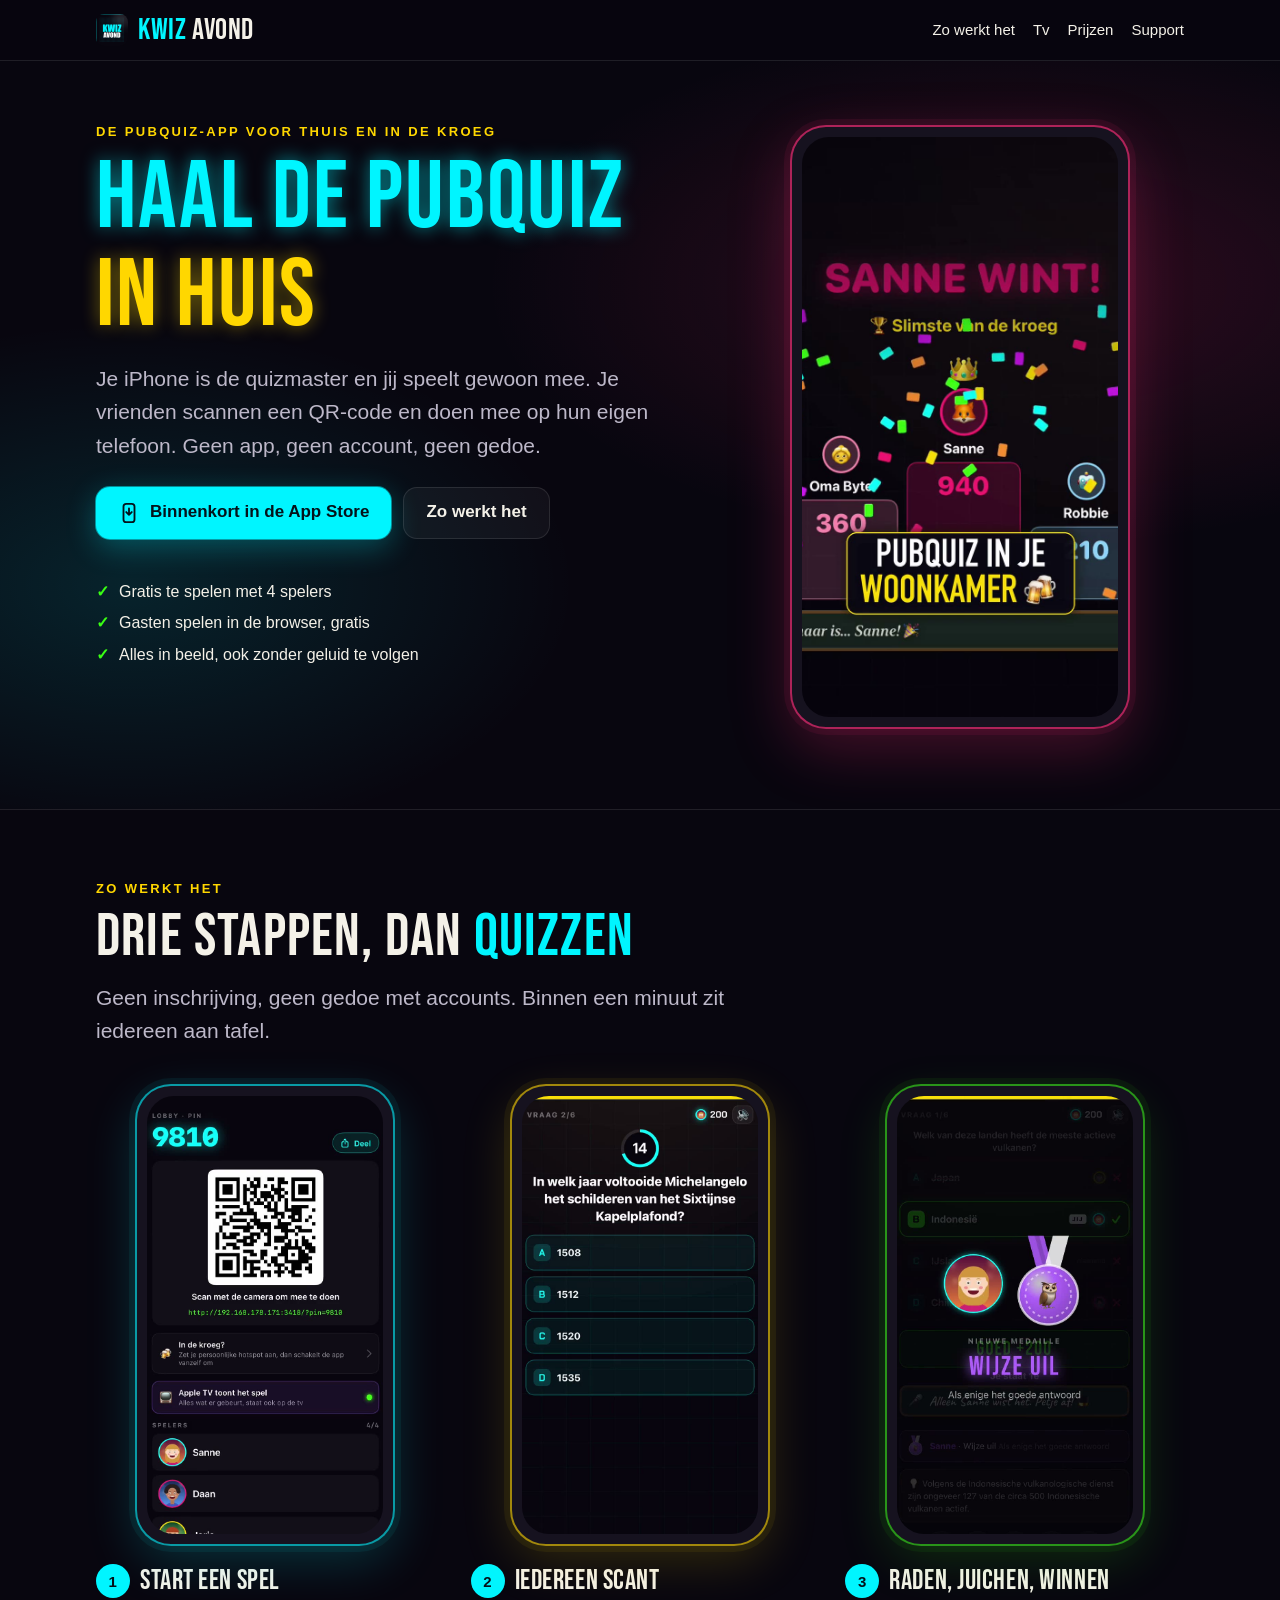
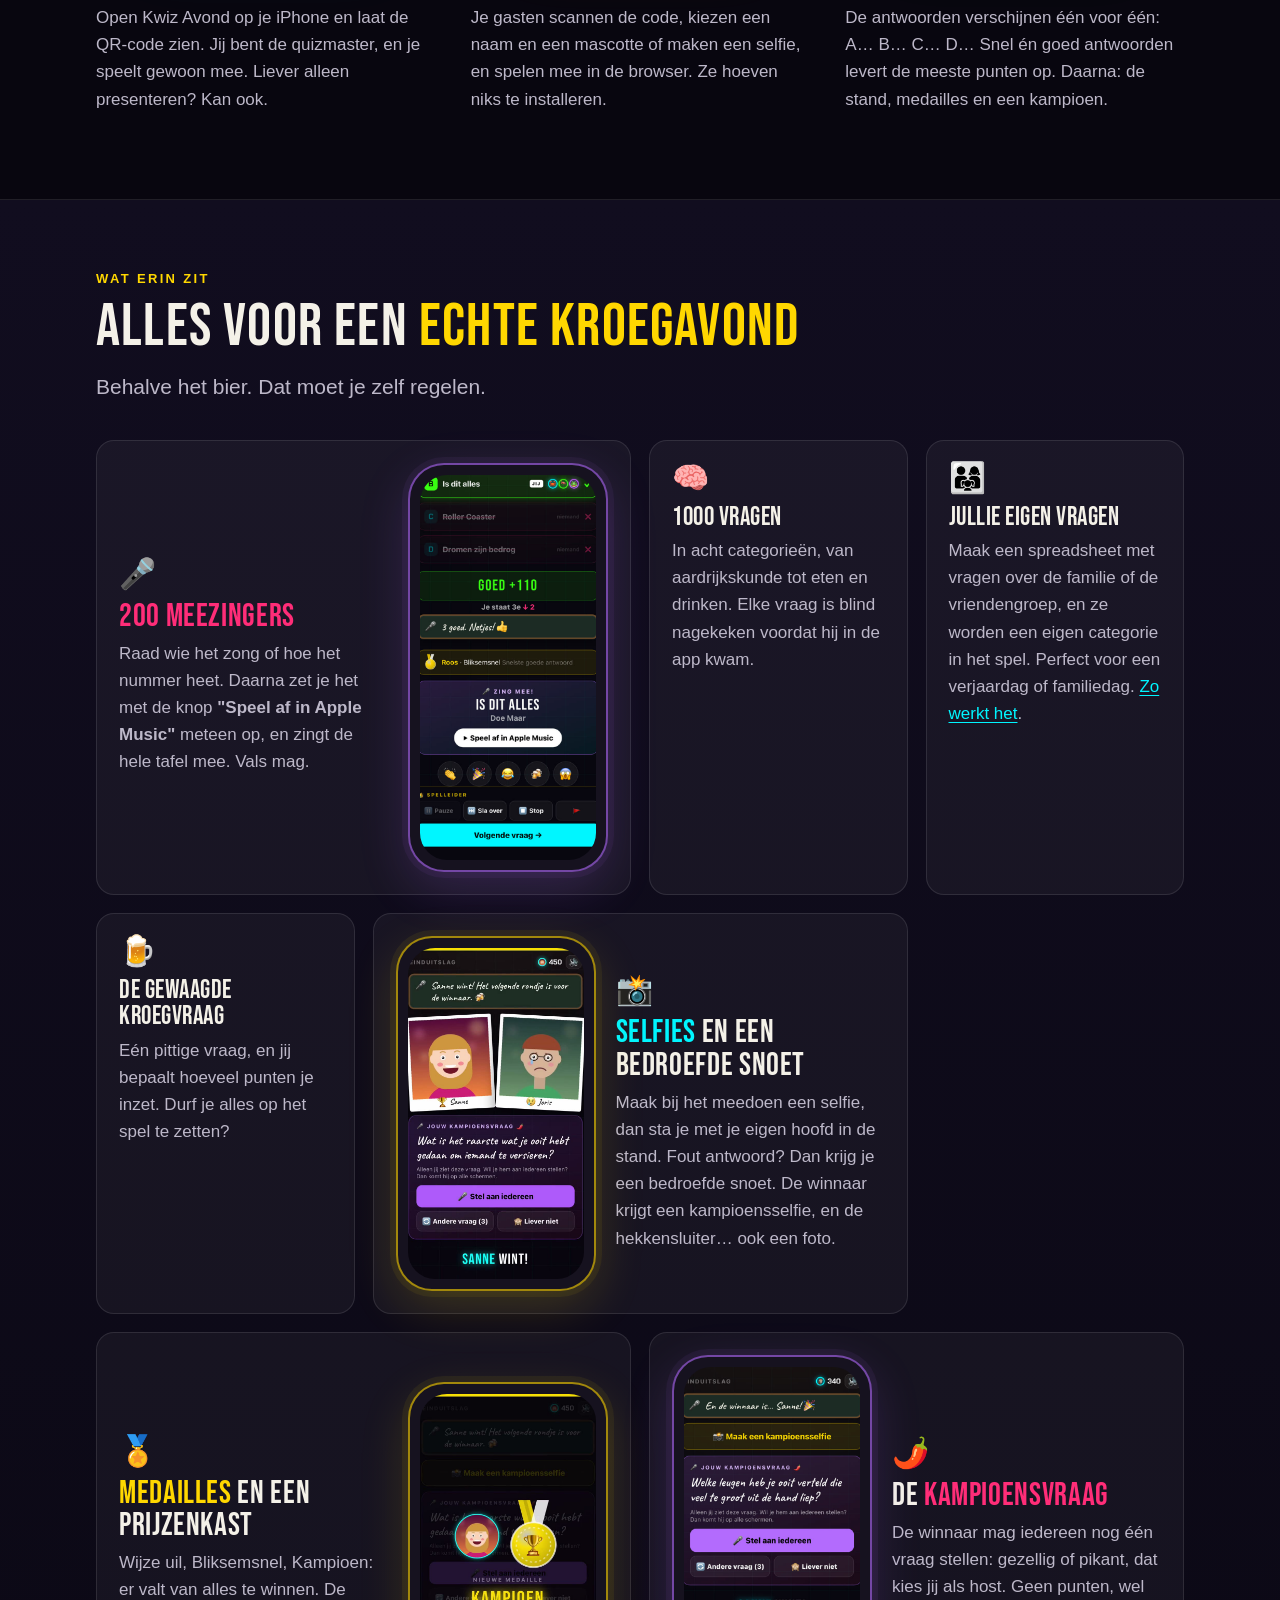
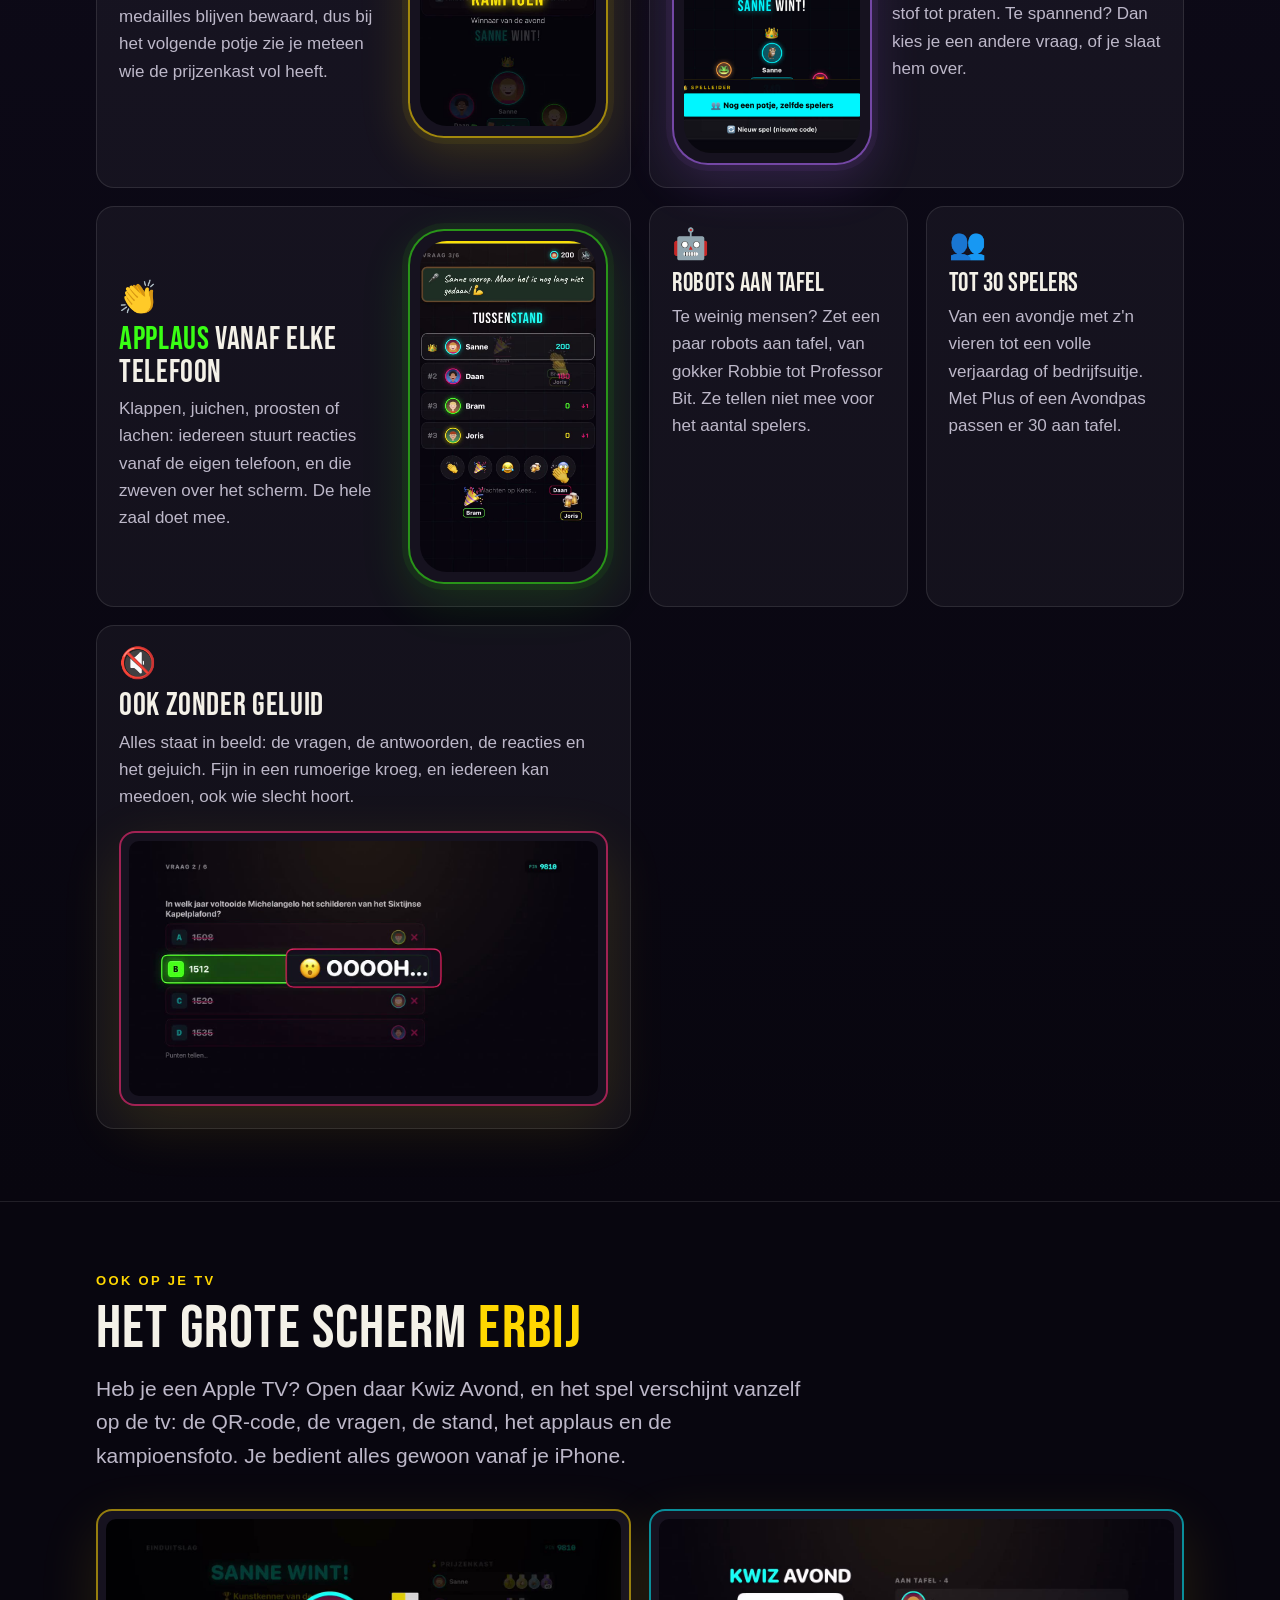
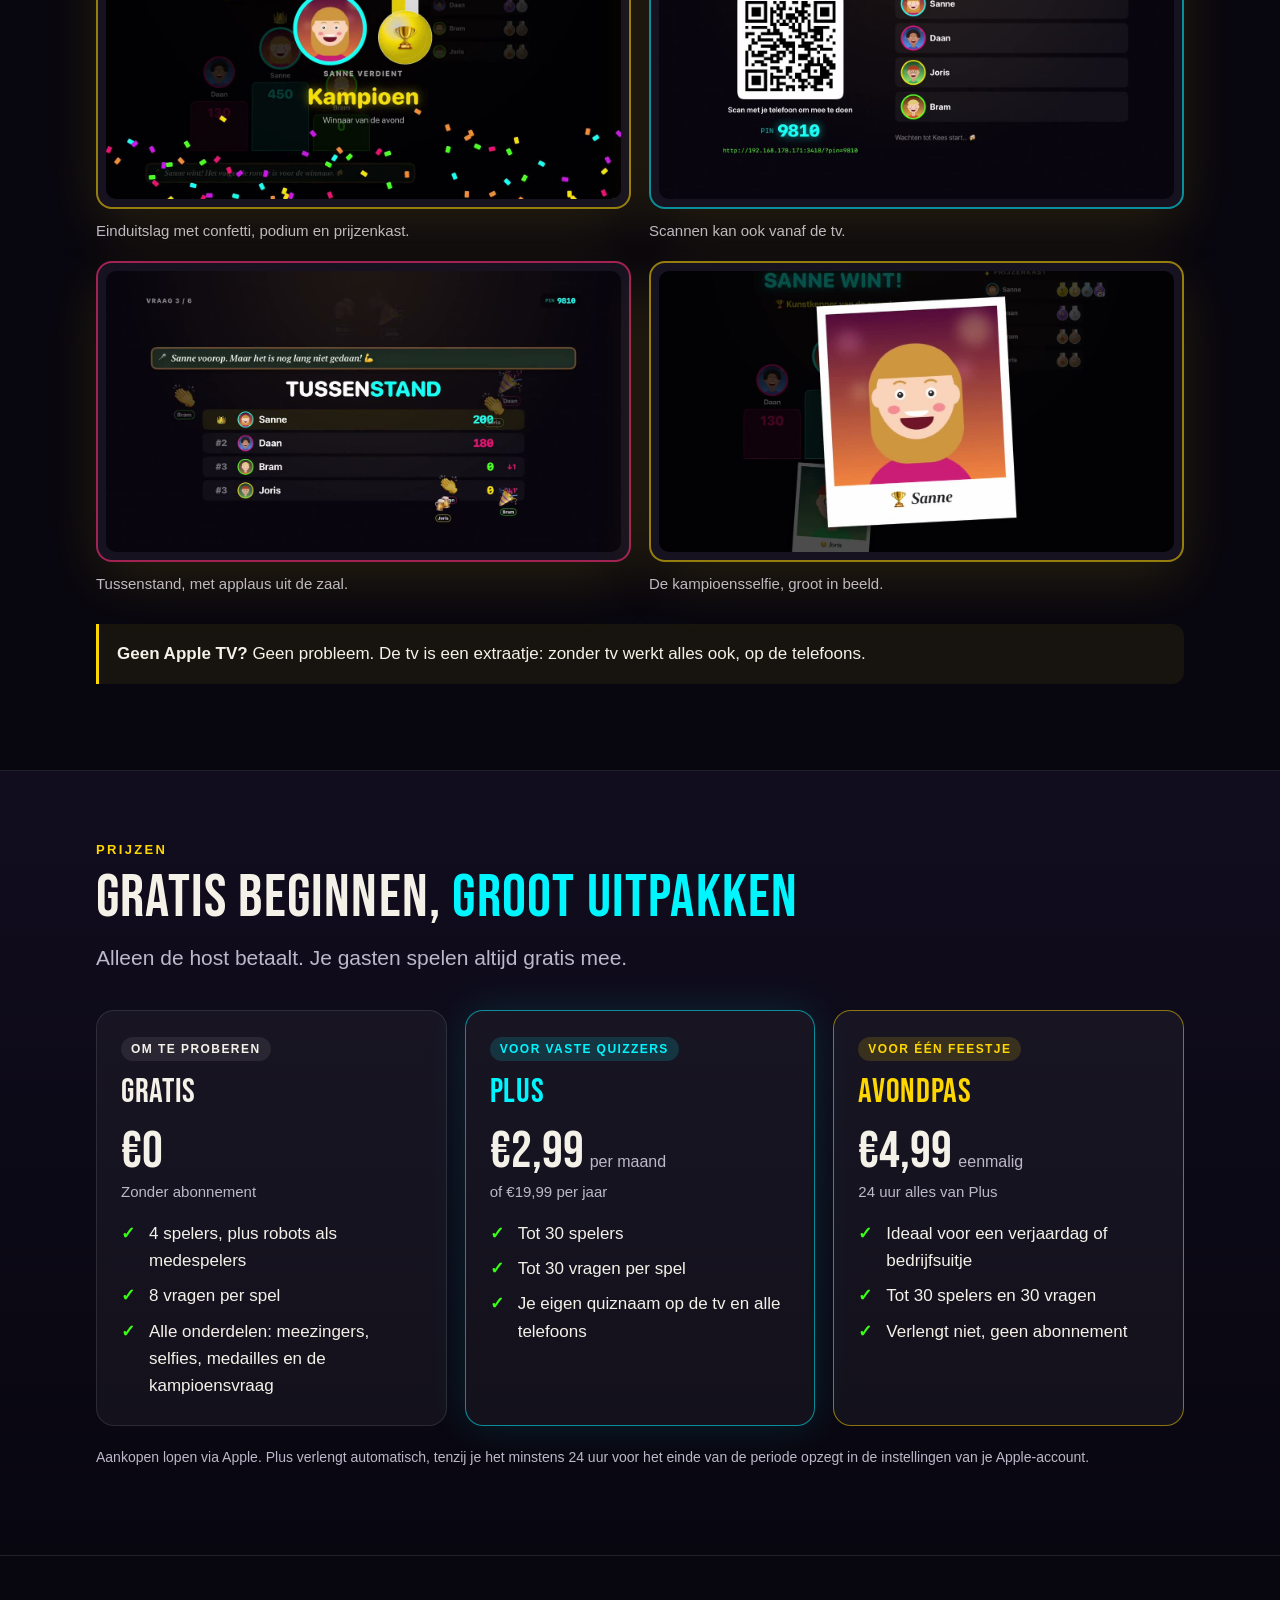
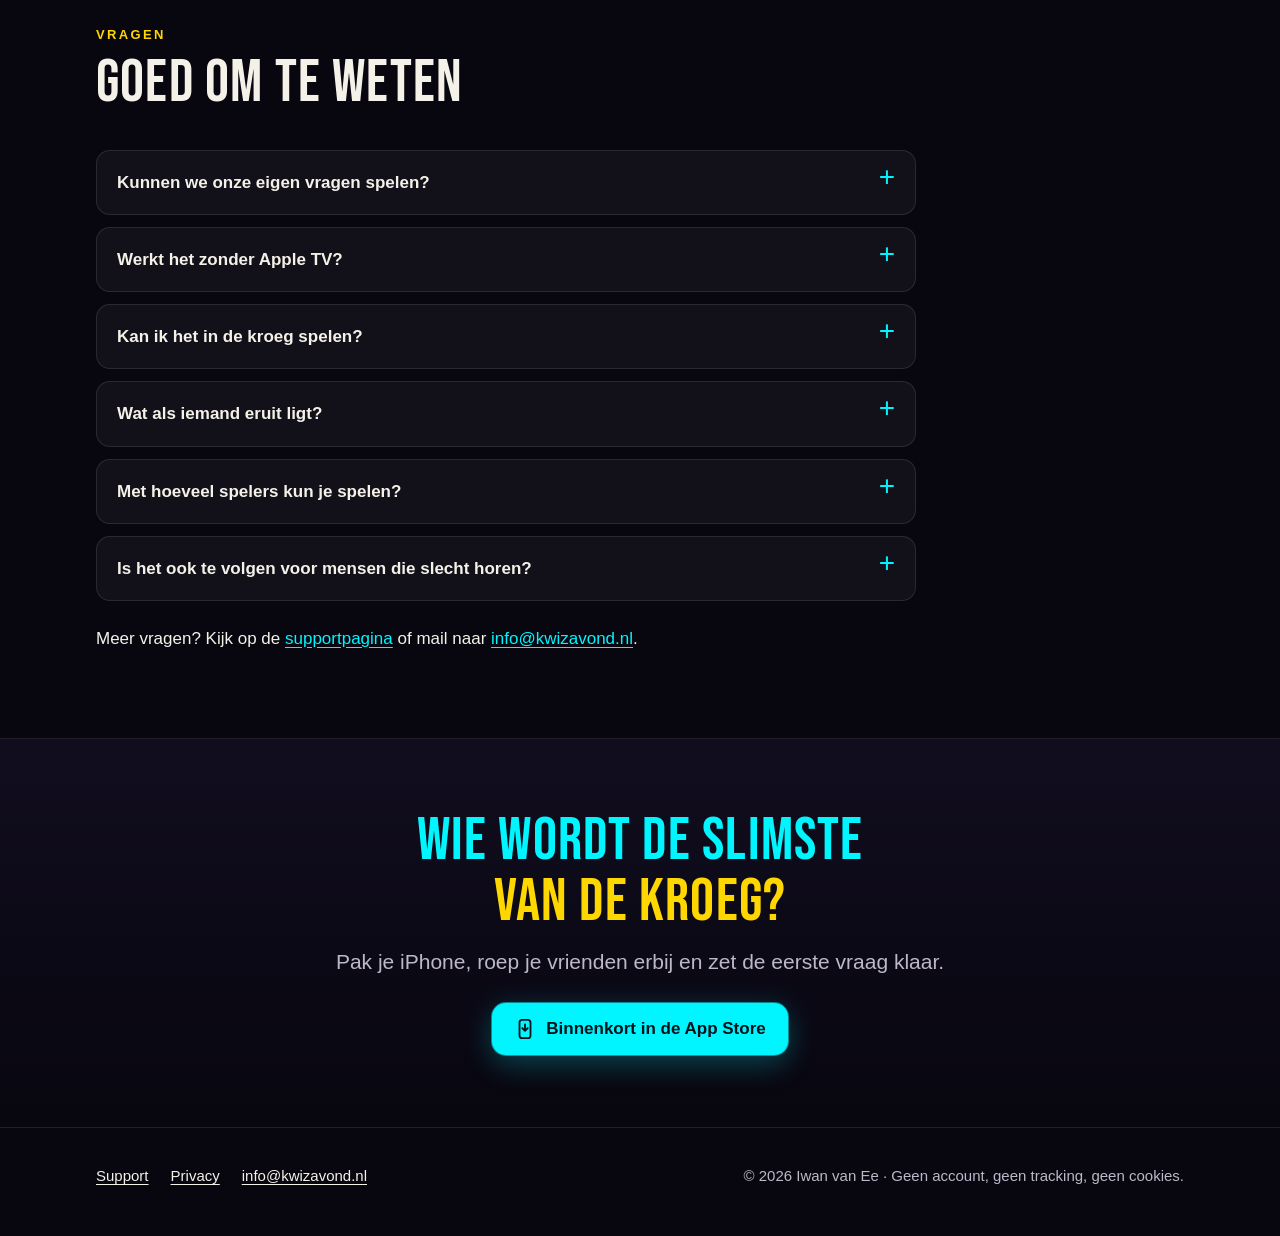
==== index.html @ 61eb1ea9 "Site: eigen vragen met de kolommen en een voorbeeldbestand" ====
<!doctype html>
<html lang="nl">
<head>
<meta charset="utf-8">
<meta name="viewport" content="width=device-width,initial-scale=1">
<title>Kwiz Avond · Haal de pubquiz in huis</title>
<link rel="preload" href="fonts/font-bebas.woff2" as="font" type="font/woff2" crossorigin>
<meta name="description" content="De pubquiz voor thuis en in de kroeg. Je iPhone is de quizmaster, je gasten spelen mee met hun eigen telefoon. Geen app, geen account. Met meezingers, selfies, medailles en de pikante kampioensvraag.">
<meta name="theme-color" content="#08060f">
<link rel="canonical" href="https://kwizavond.nl/">
<link rel="icon" type="image/png" href="favicon.png">
<link rel="apple-touch-icon" href="apple-touch-icon.png">
<meta name="apple-itunes-app" content="app-id=6762049883">
<meta property="og:type" content="website">
<meta property="og:locale" content="nl_NL">
<meta property="og:site_name" content="Kwiz Avond">
<meta property="og:title" content="Kwiz Avond · Haal de pubquiz in huis">
<meta property="og:description" content="Je iPhone is de quizmaster, iedereen speelt mee met de eigen telefoon. QR scannen, klaar. Met meezingers, selfies en een pikante kampioensvraag.">
<meta property="og:url" content="https://kwizavond.nl/">
<meta property="og:image" content="https://kwizavond.nl/media/kwiz-avond-delen.jpg">
<meta property="og:image:width" content="1200">
<meta property="og:image:height" content="630">
<meta property="og:image:alt" content="Kwiz Avond: de tussenstand op de tv en een quizvraag op de telefoon">
<meta name="twitter:card" content="summary_large_image">
<link rel="preload" as="image" href="media/hero-reel.jpg">
<link rel="stylesheet" href="style.css">
<style>
.kolommen{width:100%;border-collapse:collapse;margin:12px 0;font-size:15px}
.kolommen th,.kolommen td{padding:8px 10px;text-align:left;border-bottom:1px solid rgba(255,255,255,.1)}
.kolommen th{font-size:12px;letter-spacing:.08em;text-transform:uppercase;opacity:.6}
.kolommen td:first-child{font-weight:800;font-family:ui-monospace,monospace;width:56px}
.kolommen td:last-child{opacity:.7}
</style>
</head>
<body>
<a class="skip" href="#inhoud">Naar de inhoud</a>

<header class="top">
  <div class="wrap">
    <a class="logo" href="./" aria-label="Kwiz Avond, naar het begin"><img src="favicon.png" alt="" width="32" height="32"><span><b>KWIZ</b> AVOND</span></a>
    <nav aria-label="Hoofdmenu">
      <a class="hide-s" href="#zo-werkt-het">Zo werkt het</a>
      <a class="hide-s" href="#tv">Tv</a>
      <a href="#prijzen">Prijzen</a>
      <a href="support.html">Support</a>
    </nav>
  </div>
</header>

<main id="inhoud">

<!-- ================= HERO ================= -->
<section class="hero" style="border-top:0" aria-labelledby="hero-titel">
  <div class="wrap">
    <div class="hero-text">
      <p class="eyebrow">De pubquiz-app voor thuis en in de kroeg</p>
      <h1 id="hero-titel"><span class="c glow-c">Haal de pubquiz</span><span class="l2 glow-g">in huis</span></h1>
      <p class="lead">Je iPhone is de quizmaster en jij speelt gewoon mee. Je vrienden scannen een QR-code en doen mee op hun eigen telefoon. Geen app, geen account, geen gedoe.</p>
      <div class="btn-row">
        <!-- APP STORE-KNOP: zodra de app live is, vervang overal "Binnenkort in de App Store" door "Download in de App Store" -->
        <a class="btn btn-store" href="https://apps.apple.com/nl/app/id6762049883">
          <svg viewBox="0 0 24 24" aria-hidden="true"><rect x="6" y="2" width="12" height="20" rx="3" fill="none" stroke="currentColor" stroke-width="2"/><path d="M12 7v7m-3-3 3 3 3-3" fill="none" stroke="currentColor" stroke-width="2" stroke-linecap="round" stroke-linejoin="round"/></svg>
          <span>Binnenkort in de App Store</span>
        </a>
        <a class="btn btn-ghost" href="#zo-werkt-het">Zo werkt het</a>
      </div>
    </div>
    <ul class="ticks">
      <li>Gratis te spelen met 4 spelers</li>
      <li>Gasten spelen in de browser, gratis</li>
      <li>Alles in beeld, ook zonder geluid te volgen</li>
    </ul>
    <div class="phone hero-phone">
      <video autoplay muted loop playsinline preload="auto" poster="media/hero-reel.jpg" width="720" height="1280"
        src="media/hero-reel.mp4"
        aria-label="Korte film van Kwiz Avond: de einduitslag met confetti, de lobby met QR-code, vrienden die meedoen in de browser, een meezinger, applaus op de tv en de kampioensselfie"></video>
    </div>
  </div>
</section>

<!-- ================= ZO WERKT HET ================= -->
<section id="zo-werkt-het" aria-labelledby="zwh-titel">
  <div class="wrap">
    <div class="head">
      <p class="eyebrow">Zo werkt het</p>
      <h2 id="zwh-titel">Drie stappen, dan <span class="c">quizzen</span></h2>
      <p class="lead">Geen inschrijving, geen gedoe met accounts. Binnen een minuut zit iedereen aan tafel.</p>
    </div>
    <div class="steps">
      <div class="step">
        <div class="phone cyan">
          <video autoplay muted loop playsinline preload="none" poster="media/tel-01-startscherm-qr.jpg" width="720" height="1280"
            data-src="media/tel-01-startscherm-qr.mp4" aria-label="De lobby op de iPhone van de host met een grote QR-code; spelers komen binnen"></video>
        </div>
        <div>
          <h3><span class="num">1</span>Start een spel</h3>
          <p>Open Kwiz Avond op je iPhone en laat de QR-code zien. Jij bent de quizmaster, en je speelt gewoon mee. Liever alleen presenteren? Kan ook.</p>
        </div>
      </div>
      <div class="step">
        <div class="phone gold">
          <video autoplay muted loop playsinline preload="none" poster="media/tel-02-vraag-aftellen.jpg" width="720" height="1280"
            data-src="media/tel-02-vraag-aftellen.mp4" aria-label="Een quizvraag met vier antwoorden en een klok die aftelt"></video>
        </div>
        <div>
          <h3><span class="num">2</span>Iedereen scant</h3>
          <p>Je gasten scannen de code, kiezen een naam en een mascotte of maken een selfie, en spelen mee in de browser. Ze hoeven niks te installeren.</p>
        </div>
      </div>
      <div class="step">
        <div class="phone green">
          <video autoplay muted loop playsinline preload="none" poster="media/tel-03a-onthulling-goed.jpg" width="720" height="1280"
            data-src="media/tel-03a-onthulling-goed.mp4" aria-label="Het goede antwoord wordt onthuld: GOED +200 en de medaille Wijze uil"></video>
        </div>
        <div>
          <h3><span class="num">3</span>Raden, juichen, winnen</h3>
          <p>De antwoorden verschijnen één voor één: A… B… C… D… Snel én goed antwoorden levert de meeste punten op. Daarna: de stand, medailles en een kampioen.</p>
        </div>
      </div>
    </div>
  </div>
</section>

<!-- ================= WAT ERIN ZIT ================= -->
<section class="alt" id="functies" aria-labelledby="func-titel">
  <div class="wrap">
    <div class="head">
      <p class="eyebrow">Wat erin zit</p>
      <h2 id="func-titel">Alles voor een <span class="g">echte kroegavond</span></h2>
      <p class="lead">Behalve het bier. Dat moet je zelf regelen.</p>
    </div>
    <div class="features">

      <article class="card media">
        <div>
          <span class="emo" aria-hidden="true">🎤</span>
          <h3><span class="p">200 meezingers</span></h3>
          <p>Raad wie het zong of hoe het nummer heet. Daarna zet je het met de knop <b>"Speel af in Apple Music"</b> meteen op, en zingt de hele tafel mee. Vals mag.</p>
        </div>
        <div class="phone purple shot"><img src="media/meezingers.jpg" alt="Na een meezinger staat op de telefoon de kaart Zing mee met de knop Speel af in Apple Music" width="600" height="1228" loading="lazy"></div>
      </article>

      <article class="card">
        <span class="emo" aria-hidden="true">🧠</span>
        <h3>1000 vragen</h3>
        <p>In acht categorieën, van aardrijkskunde tot eten en drinken. Elke vraag is blind nagekeken voordat hij in de app kwam.</p>
      </article>

      <article class="card">
        <span class="emo" aria-hidden="true">👨‍👩‍👧</span>
        <h3>Jullie eigen vragen</h3>
        <p>Maak een spreadsheet met vragen over de familie of de vriendengroep, en ze worden een eigen categorie in het spel. Perfect voor een verjaardag of familiedag. <a href="#eigen-vragen">Zo werkt het</a>.</p>
      </article>

      <article class="card">
        <span class="emo" aria-hidden="true">🍺</span>
        <h3>De gewaagde kroegvraag</h3>
        <p>Eén pittige vraag, en jij bepaalt hoeveel punten je inzet. Durf je alles op het spel te zetten?</p>
      </article>

      <article class="card media flip">
        <div class="phone gold">
          <video autoplay muted loop playsinline preload="none" poster="media/tel-05b-kampioen-en-verliezersselfie.jpg" width="720" height="1280"
            data-src="media/tel-05b-kampioen-en-verliezersselfie.mp4" aria-label="Twee getekende selfies naast elkaar: de stralende kampioen en een bedroefde verliezer"></video>
        </div>
        <div>
          <span class="emo" aria-hidden="true">📸</span>
          <h3><span class="c">Selfies</span> en een bedroefde snoet</h3>
          <p>Maak bij het meedoen een selfie, dan sta je met je eigen hoofd in de stand. Fout antwoord? Dan krijg je een bedroefde snoet. De winnaar krijgt een kampioensselfie, en de hekkensluiter… ook een foto.</p>
        </div>
      </article>

      <article class="card media">
        <div>
          <span class="emo" aria-hidden="true">🏅</span>
          <h3><span class="g">Medailles</span> en een prijzenkast</h3>
          <p>Wijze uil, Bliksemsnel, Kampioen: er valt van alles te winnen. De medailles blijven bewaard, dus bij het volgende potje zie je meteen wie de prijzenkast vol heeft.</p>
        </div>
        <div class="phone gold">
          <video autoplay muted loop playsinline preload="none" poster="media/tel-05a-einde-medailles-verliezersselfie.jpg" width="720" height="1280"
            data-src="media/tel-05a-einde-medailles-verliezersselfie.mp4" aria-label="Einde van het spel: Sanne wint, krijgt de medaille Kampioen en daarna verschijnt de selfie van de verliezer"></video>
        </div>
      </article>

      <article class="card media flip">
        <div class="phone purple shot"><img src="media/kampioensvraag.jpg" alt="De winnaar ziet zijn kampioensvraag met de knoppen Stel aan iedereen, Andere vraag en Liever niet" width="600" height="1228" loading="lazy"></div>
        <div>
          <span class="emo" aria-hidden="true">🌶️</span>
          <h3>De <span class="p">kampioensvraag</span></h3>
          <p>De winnaar mag iedereen nog één vraag stellen: gezellig of pikant, dat kies jij als host. Geen punten, wel stof tot praten. Te spannend? Dan kies je een andere vraag, of je slaat hem over.</p>
        </div>
      </article>

      <article class="card media">
        <div>
          <span class="emo" aria-hidden="true">👏</span>
          <h3><span class="gr">Applaus</span> vanaf elke telefoon</h3>
          <p>Klappen, juichen, proosten of lachen: iedereen stuurt reacties vanaf de eigen telefoon, en die zweven over het scherm. De hele zaal doet mee.</p>
        </div>
        <div class="phone green">
          <video autoplay muted loop playsinline preload="none" poster="media/tel-04-tussenstand.jpg" width="720" height="1280"
            data-src="media/tel-04-tussenstand.mp4" aria-label="De tussenstand met selfies, terwijl emoji-reacties van spelers over het scherm zweven"></video>
        </div>
      </article>

      <article class="card">
        <span class="emo" aria-hidden="true">🤖</span>
        <h3>Robots aan tafel</h3>
        <p>Te weinig mensen? Zet een paar robots aan tafel, van gokker Robbie tot Professor Bit. Ze tellen niet mee voor het aantal spelers.</p>
      </article>

      <article class="card">
        <span class="emo" aria-hidden="true">👥</span>
        <h3>Tot 30 spelers</h3>
        <p>Van een avondje met z'n vieren tot een volle verjaardag of bedrijfsuitje. Met Plus of een Avondpas passen er 30 aan tafel.</p>
      </article>

      <article class="card media wide">
        <div>
          <span class="emo" aria-hidden="true">🔇</span>
          <h3>Ook zonder geluid</h3>
          <p>Alles staat in beeld: de vragen, de antwoorden, de reacties en het gejuich. Fijn in een rumoerige kroeg, en iedereen kan meedoen, ook wie slecht hoort.</p>
        </div>
        <div class="tv pink">
          <video autoplay muted loop playsinline preload="none" poster="media/tv-03b-onthulling-fout.jpg" width="1280" height="720"
            data-src="media/tv-03b-onthulling-fout.mp4" aria-label="Op de tv wordt een fout antwoord onthuld met de tekst OOOH in beeld"></video>
        </div>
      </article>

    </div>
  </div>
</section>

<!-- ================= TV ================= -->
<section id="tv" aria-labelledby="tv-titel">
  <div class="wrap">
    <div class="head">
      <p class="eyebrow">Ook op je tv</p>
      <h2 id="tv-titel">Het grote scherm <span class="g">erbij</span></h2>
      <p class="lead">Heb je een Apple TV? Open daar Kwiz Avond, en het spel verschijnt vanzelf op de tv: de QR-code, de vragen, de stand, het applaus en de kampioensfoto. Je bedient alles gewoon vanaf je iPhone.</p>
    </div>
    <div class="tvgrid">
      <figure class="big">
        <div class="tv">
          <video autoplay muted loop playsinline preload="none" poster="media/tv-05a-einde-medailles-verliezersselfie.jpg" width="1280" height="720"
            data-src="media/tv-05a-einde-medailles-verliezersselfie.mp4" aria-label="Op de tv: Sanne wint, met confetti, het podium en de prijzenkast"></video>
        </div>
        <figcaption>Einduitslag met confetti, podium en prijzenkast.</figcaption>
      </figure>
      <figure>
        <div class="tv cyan">
          <video autoplay muted loop playsinline preload="none" poster="media/tv-01-startscherm-qr.jpg" width="1280" height="720"
            data-src="media/tv-01-startscherm-qr.mp4" aria-label="De lobby op de tv met de QR-code en de spelers die binnenkomen"></video>
        </div>
        <figcaption>Scannen kan ook vanaf de tv.</figcaption>
      </figure>
      <figure>
        <div class="tv pink">
          <video autoplay muted loop playsinline preload="none" poster="media/tv-04-tussenstand.jpg" width="1280" height="720"
            data-src="media/tv-04-tussenstand.mp4" aria-label="De tussenstand op de tv met emoji-reacties die over het scherm zweven"></video>
        </div>
        <figcaption>Tussenstand, met applaus uit de zaal.</figcaption>
      </figure>
      <figure>
        <div class="tv">
          <video autoplay muted loop playsinline preload="none" poster="media/tv-05b-kampioensselfie.jpg" width="1280" height="720"
            data-src="media/tv-05b-kampioensselfie.mp4" aria-label="De kampioensselfie verschijnt als polaroid op de tv"></video>
        </div>
        <figcaption>De kampioensselfie, groot in beeld.</figcaption>
      </figure>
    </div>
    <p class="note"><b>Geen Apple TV?</b> Geen probleem. De tv is een extraatje: zonder tv werkt alles ook, op de telefoons.</p>
  </div>
</section>

<!-- ================= PRIJZEN ================= -->
<section class="alt" id="prijzen" aria-labelledby="prijs-titel">
  <div class="wrap">
    <div class="head">
      <p class="eyebrow">Prijzen</p>
      <h2 id="prijs-titel">Gratis beginnen, <span class="c">groot uitpakken</span></h2>
      <p class="lead">Alleen de host betaalt. Je gasten spelen altijd gratis mee.</p>
    </div>
    <div class="prices">
      <div class="price">
        <span class="badge n">Om te proberen</span>
        <h3>Gratis</h3>
        <p class="amount">€0</p>
        <p class="alt">Zonder abonnement</p>
        <ul>
          <li>4 spelers, plus robots als medespelers</li>
          <li>8 vragen per spel</li>
          <li>Alle onderdelen: meezingers, selfies, medailles en de kampioensvraag</li>
        </ul>
      </div>
      <div class="price plus">
        <span class="badge">Voor vaste quizzers</span>
        <h3>Plus</h3>
        <p class="amount">€2,99<small>per maand</small></p>
        <p class="alt">of €19,99 per jaar</p>
        <ul>
          <li>Tot 30 spelers</li>
          <li>Tot 30 vragen per spel</li>
          <li>Je eigen quiznaam op de tv en alle telefoons</li>
        </ul>
      </div>
      <div class="price pass">
        <span class="badge g">Voor één feestje</span>
        <h3>Avondpas</h3>
        <p class="amount">€4,99<small>eenmalig</small></p>
        <p class="alt">24 uur alles van Plus</p>
        <ul>
          <li>Ideaal voor een verjaardag of bedrijfsuitje</li>
          <li>Tot 30 spelers en 30 vragen</li>
          <li>Verlengt niet, geen abonnement</li>
        </ul>
      </div>
    </div>
    <p class="small" style="margin-top:20px">Aankopen lopen via Apple. Plus verlengt automatisch, tenzij je het minstens 24 uur voor het einde van de periode opzegt in de instellingen van je Apple-account.</p>
  </div>
</section>

<!-- ================= FAQ ================= -->
<section id="faq" aria-labelledby="faq-titel">
  <div class="wrap">
    <div class="head">
      <p class="eyebrow">Vragen</p>
      <h2 id="faq-titel">Goed om te weten</h2>
    </div>
    <div class="faq">
      <details id="eigen-vragen">
        <summary>Kunnen we onze eigen vragen spelen?</summary>
        <div><p>Ja, vanaf versie 1.1. Maak in Numbers, Excel of Google Sheets een tabel met één vraag per regel:</p>
    <table class="kolommen">
      <thead><tr><th>Kolom</th><th>Wat</th><th>Voorbeeld</th></tr></thead>
      <tbody>
        <tr><td>A</td><td>Vraag</td><td>Hoe heette onze eerste hond?</td></tr>
        <tr><td>B</td><td>Goed antwoord</td><td>Bobbie</td></tr>
        <tr><td>C</td><td>Fout antwoord</td><td>Max</td></tr>
        <tr><td>D</td><td>Fout antwoord</td><td>Luna</td></tr>
        <tr><td>E</td><td>Fout antwoord</td><td>Snuf</td></tr>
        <tr><td>F</td><td>Weetje (mag leeg)</td><td>Bobbie werd 14 jaar.</td></tr>
      </tbody>
    </table>
    <p>Het goede antwoord staat altijd in kolom B; het spel schudt de antwoorden. Bewaar de tabel als CSV en kies hem in de app via <b>👨‍👩‍👧 Eigen vragen</b>. Jullie vragen worden een eigen categorie, met een naam die je zelf kiest. Of zet <b>Alleen eigen vragen</b> aan voor een familiedag. Begin met ons <a href="voorbeeld-eigen-vragen.csv" download>voorbeeldbestand</a>.</p></div>
      </details>
      <details>
        <summary>Werkt het zonder Apple TV?</summary>
        <div><p>Ja. De iPhone van de host en de telefoons van de spelers zijn genoeg. Een Apple TV is een leuk extraatje voor het grote scherm, maar niet nodig.</p></div>
      </details>
      <details>
        <summary>Kan ik het in de kroeg spelen?</summary>
        <div><p>Zeker. Iedereen moet op hetzelfde netwerk zitten. Is er geen wifi die je kunt gebruiken, zet dan op je iPhone de persoonlijke hotspot aan en laat je gasten daarmee verbinden. De Apple TV werkt via een hotspot meestal niet; dan speel je zonder tv.</p></div>
      </details>
      <details>
        <summary>Wat als iemand eruit ligt?</summary>
        <div><p>Telefoon leeg of de browser per ongeluk dichtgeklapt? Geen paniek. De host laat de QR-code zien, je scant hem opnieuw en kiest bij <b>"Wie ben jij?"</b> je eigen naam. Dan speel je verder waar je was.</p></div>
      </details>
      <details>
        <summary>Met hoeveel spelers kun je spelen?</summary>
        <div><p>Gratis met 4 spelers en 8 vragen per spel. Robots tellen daarbij niet mee. Met Plus of een Avondpas kunnen er 30 spelers meedoen, met tot 30 vragen per spel.</p></div>
      </details>
      <details>
        <summary>Is het ook te volgen voor mensen die slecht horen?</summary>
        <div><p>Ja. Alles staat in beeld: de vragen, de antwoorden, de stand en de reacties. Geluid is een extraatje, je hebt het niet nodig om mee te doen.</p></div>
      </details>
    </div>
    <p style="margin-top:24px">Meer vragen? Kijk op de <a href="support.html">supportpagina</a> of mail naar <a href="mailto:info@kwizavond.nl">info@kwizavond.nl</a>.</p>
  </div>
</section>

<!-- ================= SLOT ================= -->
<section class="alt cta" aria-labelledby="cta-titel">
  <div class="wrap">
    <h2 id="cta-titel"><span class="c">Wie wordt de slimste</span><br><span class="g">van de kroeg?</span></h2>
    <p class="lead">Pak je iPhone, roep je vrienden erbij en zet de eerste vraag klaar.</p>
    <div class="btn-row">
      <a class="btn btn-store" href="https://apps.apple.com/nl/app/id6762049883">
        <svg viewBox="0 0 24 24" aria-hidden="true"><rect x="6" y="2" width="12" height="20" rx="3" fill="none" stroke="currentColor" stroke-width="2"/><path d="M12 7v7m-3-3 3 3 3-3" fill="none" stroke="currentColor" stroke-width="2" stroke-linecap="round" stroke-linejoin="round"/></svg>
        <span>Binnenkort in de App Store</span>
      </a>
    </div>
  </div>
</section>

</main>

<footer>
  <div class="wrap">
    <nav aria-label="Voettekst">
      <a href="support.html">Support</a>
      <a href="privacy.html">Privacy</a>
      <a href="mailto:info@kwizavond.nl">info@kwizavond.nl</a>
    </nav>
    <p style="margin:0">© 2026 Iwan van Ee · Geen account, geen tracking, geen cookies.</p>
  </div>
</footer>

<script src="main.js" defer></script>
</body>
</html>
---- style.css ----
/* Kwiz Avond – kwizavond.nl
   Geen externe fonts en geen trackers: Bebas Neue staat zelf op de site (fonts/, OFL-licentie). */
@font-face{font-family:"Bebas Neue";src:url(fonts/font-bebas.woff2) format("woff2");font-display:swap}
:root{
  --bg:#08060f; --bg2:#110d1f; --card:rgba(255,255,255,.045); --line:rgba(255,255,255,.1);
  --fg:#f4f1e8; --dim:#bdb8c9;
  --cyan:#00f5ff; --gold:#ffd700; --green:#39ff14; --pink:#ff2d78; --purple:#b26bff;
  --display:"Bebas Neue","DIN Condensed","Oswald","Arial Narrow",Impact,sans-serif;
  --body:-apple-system,BlinkMacSystemFont,"Segoe UI",Roboto,"Helvetica Neue",Arial,sans-serif;
  --radius:18px; --wrap:1120px;
  color-scheme:dark;
}
*{box-sizing:border-box}
html{-webkit-text-size-adjust:100%;scroll-behavior:smooth}
@media (prefers-reduced-motion:reduce){html{scroll-behavior:auto}}
body{margin:0;background:var(--bg);color:var(--fg);font:17px/1.6 var(--body);overflow-x:hidden}
img,video{display:block;max-width:100%;height:auto}
a{color:var(--cyan);text-underline-offset:3px}
a:hover{color:#7ffaff}
:focus-visible{outline:3px solid var(--gold);outline-offset:3px;border-radius:6px}
.wrap{max-width:var(--wrap);margin:0 auto;padding:0 16px}
.skip{position:absolute;left:-999px;top:8px;background:var(--gold);color:#000;padding:8px 14px;border-radius:8px;z-index:10}
.skip:focus{left:8px}

/* ---------- koppen ---------- */
h1,h2,h3,.logo{font-family:var(--display);font-weight:400;font-synthesis:none;letter-spacing:.02em;line-height:1.02;margin:0}
h1{font-size:clamp(52px,13vw,96px);text-transform:uppercase}
h2{font-size:clamp(38px,8vw,60px);text-transform:uppercase;margin-bottom:12px}
h3{font-size:28px;text-transform:uppercase;margin-bottom:6px}
.c{color:var(--cyan)}.g{color:var(--gold)}.gr{color:var(--green)}.p{color:var(--pink)}
.glow-c{text-shadow:0 0 18px rgba(0,245,255,.55)}
.glow-g{text-shadow:0 0 18px rgba(255,215,0,.45)}
.lead{font-size:clamp(18px,2.4vw,21px);color:var(--dim);max-width:34em}
.eyebrow{font:700 13px/1 var(--body);letter-spacing:.18em;text-transform:uppercase;color:var(--gold);margin:0 0 12px}
p{margin:0 0 14px}

/* ---------- kop ---------- */
.top{position:sticky;top:0;z-index:5;background:rgba(8,6,15,.86);backdrop-filter:blur(10px);-webkit-backdrop-filter:blur(10px);border-bottom:1px solid var(--line)}
.top .wrap{display:flex;align-items:center;justify-content:space-between;gap:12px;height:60px}
.logo{font-size:30px;color:var(--fg);text-decoration:none;display:flex;align-items:center;gap:10px}
.logo img{width:32px;height:32px;border-radius:8px}
.logo b{color:var(--cyan);font-weight:700}
.top nav{display:flex;gap:18px;font-size:15px}
.top nav a{color:var(--fg);text-decoration:none}
.top nav a:hover{color:var(--cyan)}
@media (max-width:640px){.top nav .hide-s{display:none}}

/* ---------- App Store-knop ---------- */
.btn{display:inline-flex;align-items:center;gap:10px;min-height:52px;padding:12px 22px;border-radius:14px;
  font:700 17px/1.2 var(--body);text-decoration:none;transition:transform .15s ease,box-shadow .15s ease}
.btn:hover{transform:translateY(-1px)}
.btn-store{background:var(--cyan);color:#04121a;box-shadow:0 0 0 1px rgba(0,245,255,.5),0 8px 30px rgba(0,245,255,.28)}
.btn-store:hover{color:#04121a;box-shadow:0 0 0 1px rgba(0,245,255,.8),0 10px 40px rgba(0,245,255,.45)}
.btn-store svg{width:22px;height:22px;flex:none}
.btn-ghost{color:var(--fg);border:1px solid var(--line);background:var(--card)}
.btn-ghost:hover{color:var(--fg);border-color:rgba(255,255,255,.3)}
.btn-row{display:flex;flex-wrap:wrap;gap:12px;margin-top:24px}
.small{font-size:14px;color:var(--dim)}

/* ---------- hero ---------- */
.hero{position:relative;padding:36px 0 56px;overflow:hidden;
  background:radial-gradient(60% 50% at 80% 30%,rgba(255,45,120,.16),transparent 70%),
             radial-gradient(50% 50% at 10% 70%,rgba(0,245,255,.12),transparent 70%)}
.hero .wrap{display:grid;gap:36px;align-items:center}
.hero h1 .l2{display:block;color:var(--gold)}
.hero .lead{margin-top:16px}
.hero ul.ticks{list-style:none;padding:0;margin:20px 0 0;display:grid;gap:6px;color:var(--fg);font-size:16px}
.hero ul.ticks li::before{content:"✓";color:var(--green);font-weight:700;margin-right:10px}
.hero .wrap{grid-template-areas:"text" "video" "ticks";gap:28px}
.hero-text{grid-area:text}
.hero .ticks{grid-area:ticks;margin:0}
.hero-phone{grid-area:video}
@media (max-width:879px){
  .hero{padding-top:28px}
  .hero .eyebrow{letter-spacing:.1em;font-size:12px}
  .hero .lead{font-size:17px}
  .hero .btn-row{margin-top:20px}
  .hero .btn-ghost{display:none}
  .hero .phone.hero-phone{max-width:290px}
  .hero .ticks{justify-self:center}
}
@media (min-width:880px){
  .hero{padding:64px 0 80px}
  .hero .wrap{grid-template-columns:1.15fr .85fr;grid-template-areas:"text video" "ticks video";grid-template-rows:auto 1fr;column-gap:36px;row-gap:20px}
  .hero-text{align-self:end}
  .hero .ticks{align-self:start}
}

/* telefoon- en tv-lijsten om de clips */
.phone{position:relative;width:100%;max-width:330px;margin:0 auto;aspect-ratio:9/16;border-radius:36px;padding:10px;
  background:#16121f;border:2px solid rgba(255,45,120,.65);box-shadow:0 0 0 6px rgba(255,45,120,.08),0 20px 60px rgba(255,45,120,.25)}
.phone video,.phone img{width:100%;height:100%;object-fit:cover;border-radius:27px;background:#000}
.phone.cyan{border-color:rgba(0,245,255,.6);box-shadow:0 0 0 6px rgba(0,245,255,.06),0 16px 50px rgba(0,245,255,.18)}
.phone.gold{border-color:rgba(255,215,0,.6);box-shadow:0 0 0 6px rgba(255,215,0,.06),0 16px 50px rgba(255,215,0,.16)}
.phone.green{border-color:rgba(57,255,20,.55);box-shadow:0 0 0 6px rgba(57,255,20,.06),0 16px 50px rgba(57,255,20,.14)}
.phone.purple{border-color:rgba(178,107,255,.6);box-shadow:0 0 0 6px rgba(178,107,255,.06),0 16px 50px rgba(178,107,255,.18)}
.hero .phone{max-width:340px}
.tv{position:relative;aspect-ratio:16/9;border-radius:16px;padding:8px;background:#16121f;border:2px solid rgba(255,215,0,.55);
  box-shadow:0 18px 60px rgba(255,215,0,.12)}
.tv video,.tv img{width:100%;height:100%;object-fit:cover;border-radius:10px;background:#000}
.tv.cyan{border-color:rgba(0,245,255,.55)}
.tv.pink{border-color:rgba(255,45,120,.6)}

/* ---------- secties ---------- */
section{padding:72px 0;border-top:1px solid var(--line)}
section.alt{background:linear-gradient(180deg,var(--bg2),var(--bg))}
.head{max-width:720px;margin-bottom:36px}

/* zo werkt het */
.steps{display:grid;gap:36px;counter-reset:s}
.step{display:grid;gap:18px;align-content:start}
.step .phone{max-width:260px}
.step .num{font:700 15px/1 var(--body);color:#04121a;background:var(--cyan);width:34px;height:34px;border-radius:50%;
  display:inline-grid;place-items:center;margin-right:10px;flex:none}
.step h3{display:flex;align-items:center}
.step p{color:var(--dim)}
@media (min-width:820px){.steps{grid-template-columns:repeat(3,1fr)}.step{grid-template-rows:auto 1fr}.step .phone{order:-1}}
@media (max-width:819px){.step .phone{order:-1}}

/* functies */
.features{display:grid;gap:18px}
.card{background:var(--card);border:1px solid var(--line);border-radius:var(--radius);padding:22px}
.card p{color:var(--dim);margin:0}
.card .emo{font-size:30px;line-height:1;margin-bottom:12px;display:block}
.card.media{display:grid;gap:20px;align-items:center}
.card.media .phone{max-width:240px}
.card.media .tv{width:100%}
@media (min-width:700px){
  .features{grid-template-columns:repeat(2,1fr)}
  .card.media{grid-column:span 2;grid-template-columns:1fr 240px}
  .card.media.flip{grid-template-columns:240px 1fr}
  .card.media.flip .phone{order:-1}
  .card.media.wide{grid-template-columns:1fr 1.2fr}
}
@media (min-width:1000px){
  .features{grid-template-columns:repeat(4,1fr)}
  .card.media{grid-column:span 2;grid-template-columns:1fr 200px}
  .card.media.flip{grid-template-columns:200px 1fr}
  .card.media.wide{grid-column:span 4;grid-template-columns:1fr 1.4fr}
  .card.media .phone{max-width:200px}
}
.card h3{font-size:26px}
.card.media h3{font-size:32px}

/* tv */
.tvgrid{display:grid;gap:18px}
.tvgrid figure{margin:0}
.tvgrid figcaption{color:var(--dim);font-size:15px;margin-top:10px}
@media (min-width:760px){.tvgrid{grid-template-columns:repeat(2,1fr)}}
.note{margin-top:28px;padding:16px 18px;border-left:3px solid var(--gold);background:rgba(255,215,0,.06);border-radius:0 12px 12px 0;color:var(--fg)}

/* prijzen */
.prices{display:grid;gap:18px}
@media (min-width:860px){.prices{grid-template-columns:repeat(3,1fr);align-items:stretch}}
.price{background:var(--card);border:1px solid var(--line);border-radius:var(--radius);padding:26px 24px;display:flex;flex-direction:column}
.price h3{font-size:34px}
.price .amount{font-family:var(--display);font-weight:400;font-size:52px;line-height:1;margin:10px 0 2px}
.price .amount small{font-family:var(--body);font-size:16px;color:var(--dim);font-weight:400;margin-left:6px}
.price .alt{color:var(--dim);font-size:15px;margin-bottom:16px}
.price ul{list-style:none;padding:0;margin:0;display:grid;gap:8px}
.price li{padding-left:28px;position:relative;color:var(--fg)}
.price li::before{content:"✓";position:absolute;left:0;color:var(--green);font-weight:700}
.price.plus{border-color:rgba(0,245,255,.55);box-shadow:0 0 40px rgba(0,245,255,.12)}
.price.plus h3{color:var(--cyan)}
.price.pass{border-color:rgba(255,215,0,.5)}
.price.pass h3{color:var(--gold)}
.badge{align-self:flex-start;font:700 12px/1 var(--body);letter-spacing:.12em;text-transform:uppercase;padding:6px 10px;border-radius:99px;margin-bottom:14px;background:rgba(0,245,255,.14);color:var(--cyan)}
.badge.g{background:rgba(255,215,0,.14);color:var(--gold)}
.badge.n{background:rgba(255,255,255,.08);color:var(--fg)}

/* faq */
.faq{display:grid;gap:12px;max-width:820px}
details{background:var(--card);border:1px solid var(--line);border-radius:14px;padding:0 20px}
details[open]{border-color:rgba(0,245,255,.35)}
summary{cursor:pointer;list-style:none;padding:18px 32px 18px 0;font-weight:700;position:relative}
summary::-webkit-details-marker{display:none}
summary::after{content:"+";position:absolute;right:0;top:12px;font:400 28px/1 var(--body);color:var(--cyan)}
details[open] summary::after{content:"–"}
details > div{padding:0 0 18px;color:var(--dim)}
details > div p:last-child{margin:0}

/* slot */
.cta{text-align:center}
.cta .lead{margin:0 auto}
.cta .btn-row{justify-content:center}

/* voet */
footer{border-top:1px solid var(--line);padding:36px 0 48px;color:var(--dim);font-size:15px}
footer .wrap{display:flex;flex-wrap:wrap;gap:16px 28px;align-items:center;justify-content:space-between}
footer nav{display:flex;flex-wrap:wrap;gap:8px 22px}
footer a{color:var(--fg)}

/* ---------- tekstpagina's (support, privacy) ---------- */
.page{max-width:780px;margin:0 auto;padding:48px 16px 72px}
.page h1{font-size:clamp(46px,10vw,72px)}
.page h2{font-size:34px;color:var(--gold);margin:44px 0 12px}
.page p,.page li{color:var(--dim)}
.page li{margin-bottom:8px}
.page li b,.page p b{color:var(--fg)}
.page ol,.page ul{padding-left:22px}
.page .card{margin:12px 0}
.page .card b{color:var(--fg);display:block;margin-bottom:4px}
.page .meta{color:var(--dim);margin-top:8px}
.mail{display:inline-block;font-size:20px;font-weight:700;margin-top:4px}
.phone.shot{aspect-ratio:600/1228}
@media (min-width:1000px){
  .card.media.wide{grid-column:span 2;grid-template-columns:1fr}
}
section[id]{scroll-margin-top:60px}
.logo span{white-space:nowrap}
@media (max-width:400px){.top nav{gap:12px;font-size:14px}.logo{font-size:26px;gap:8px}.logo img{width:28px;height:28px}}
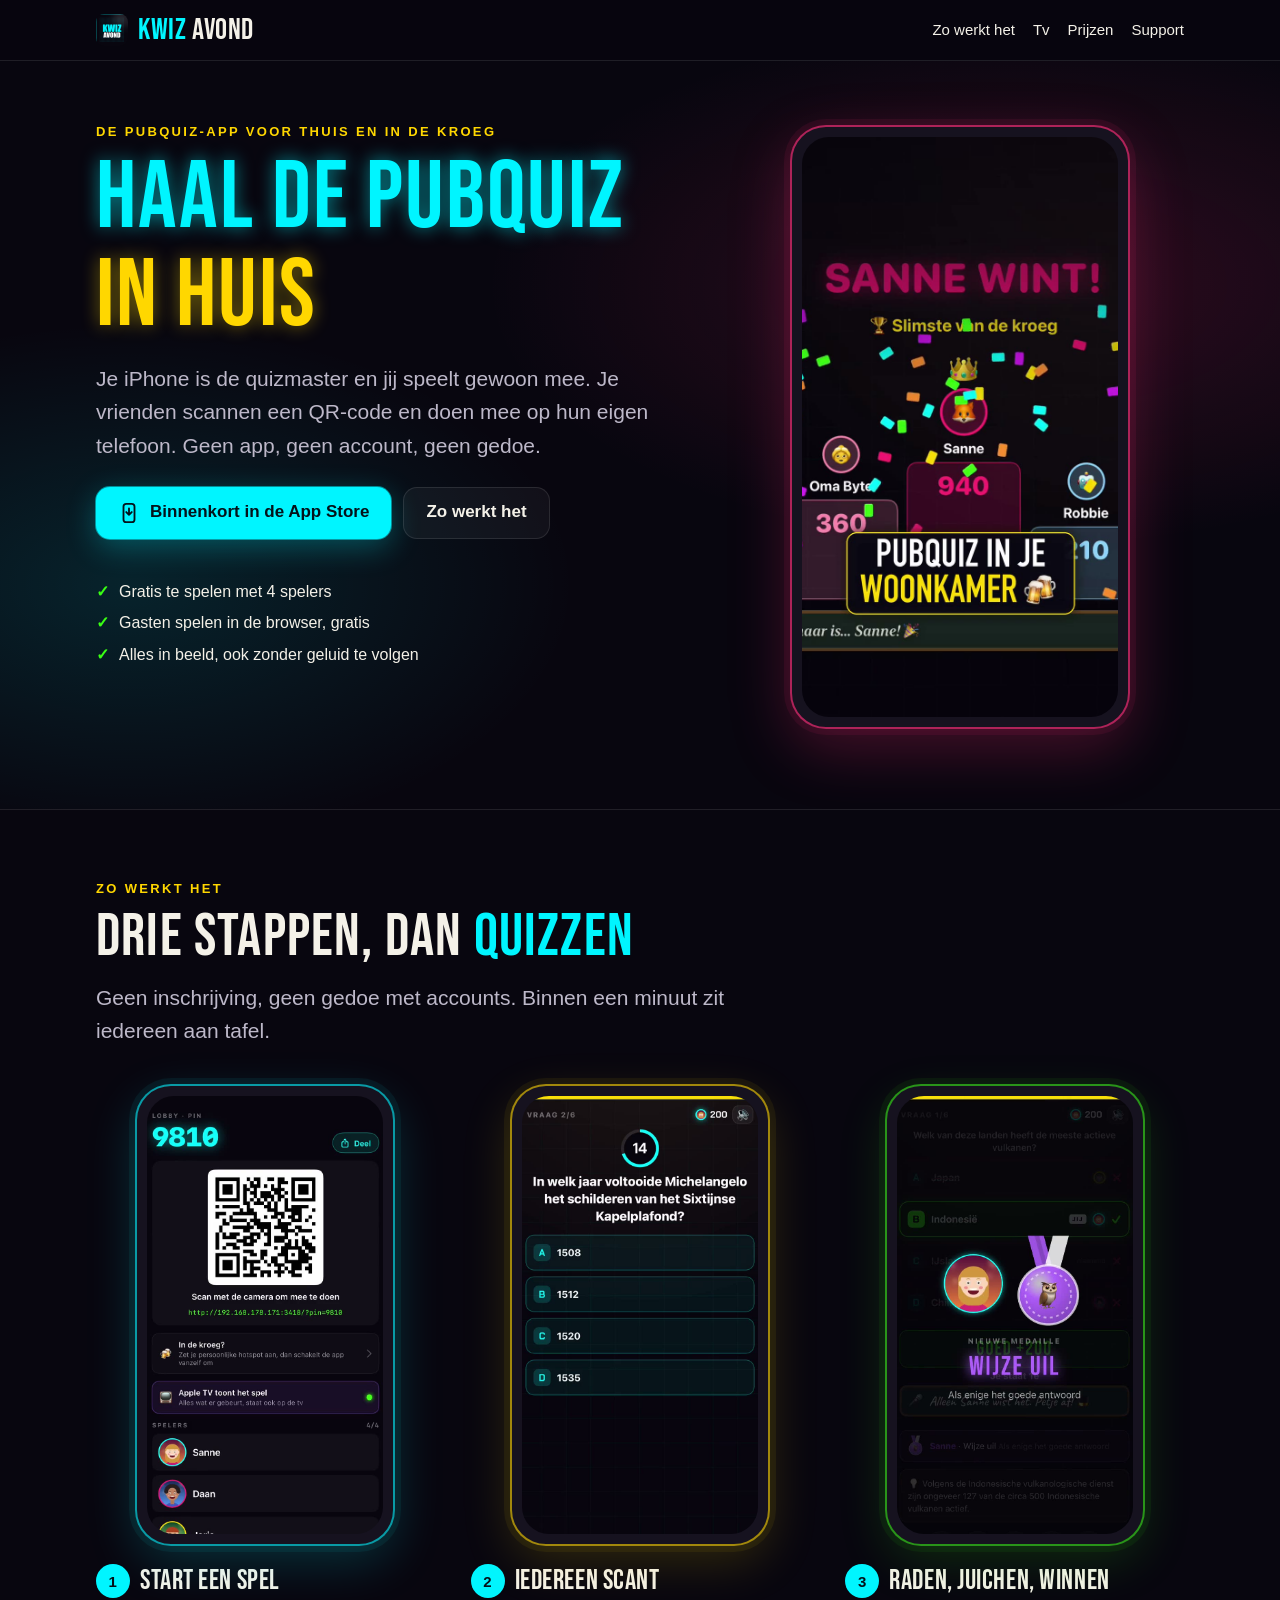
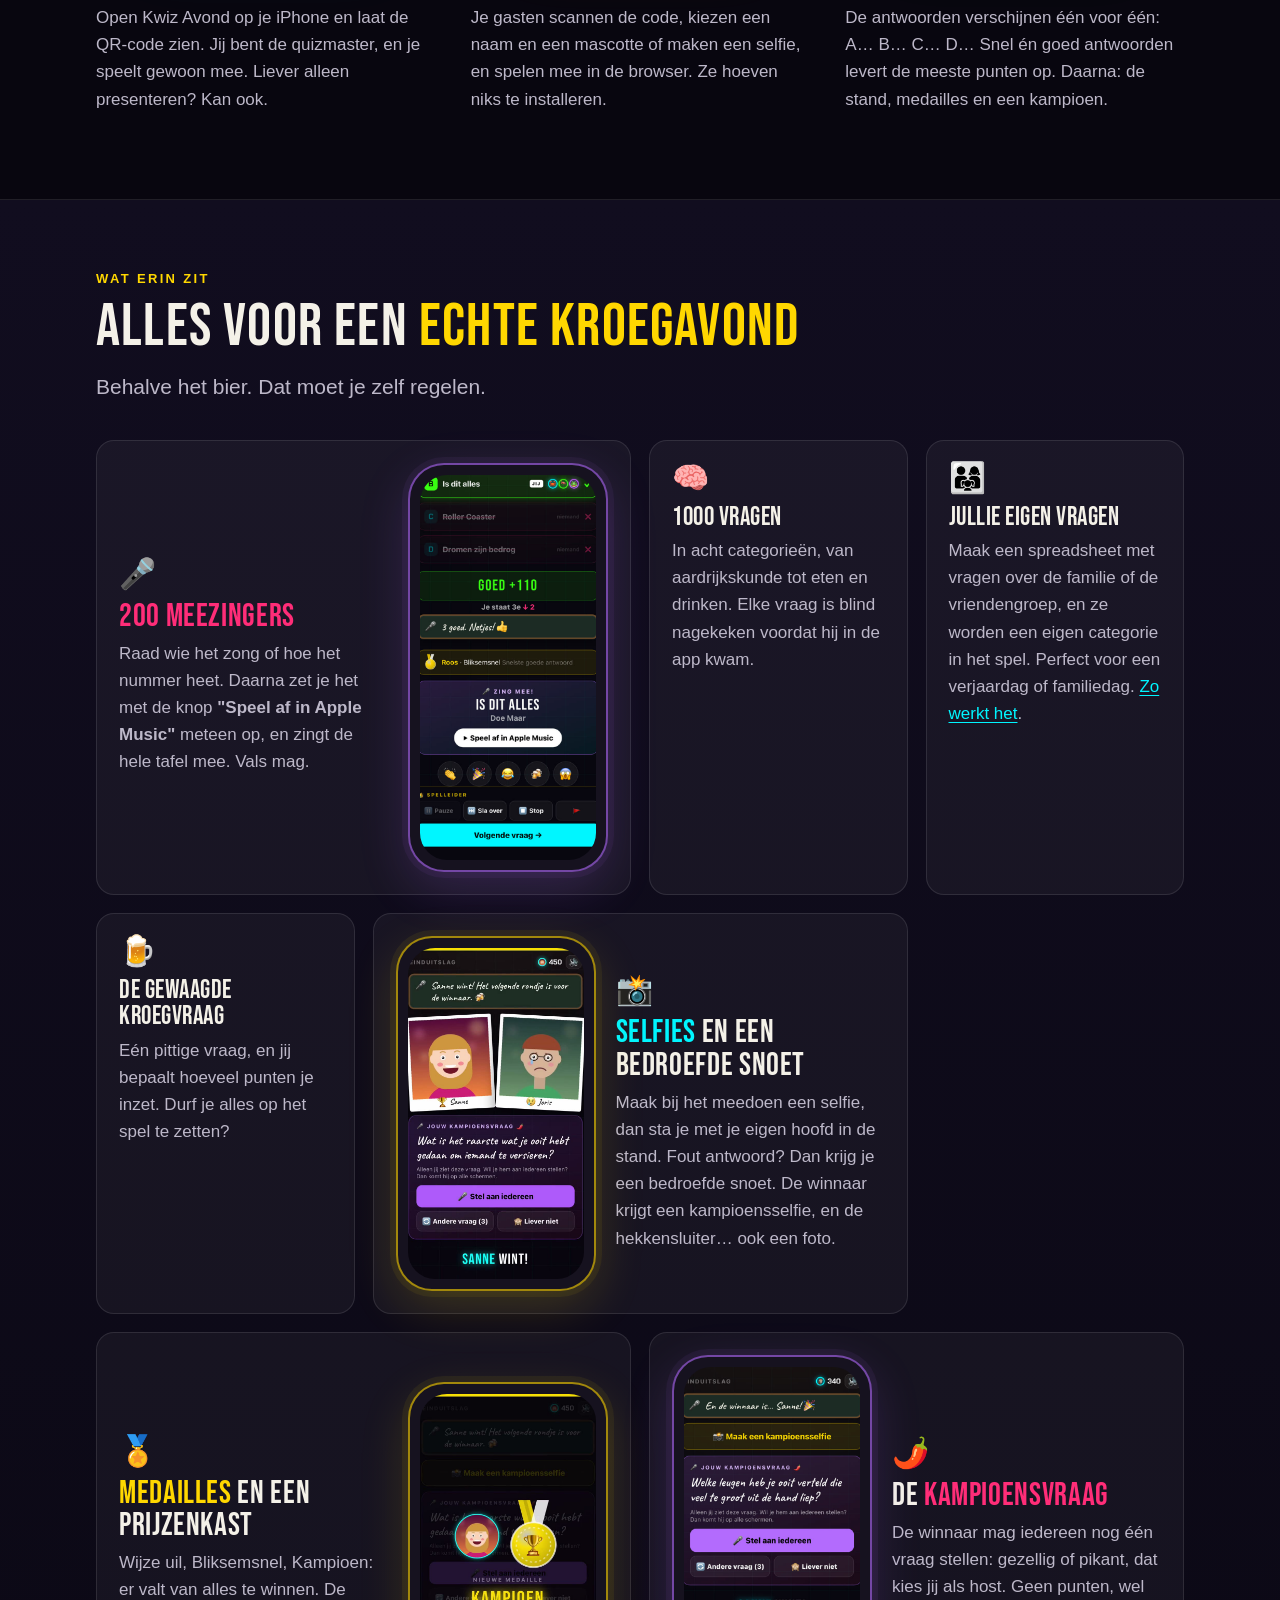
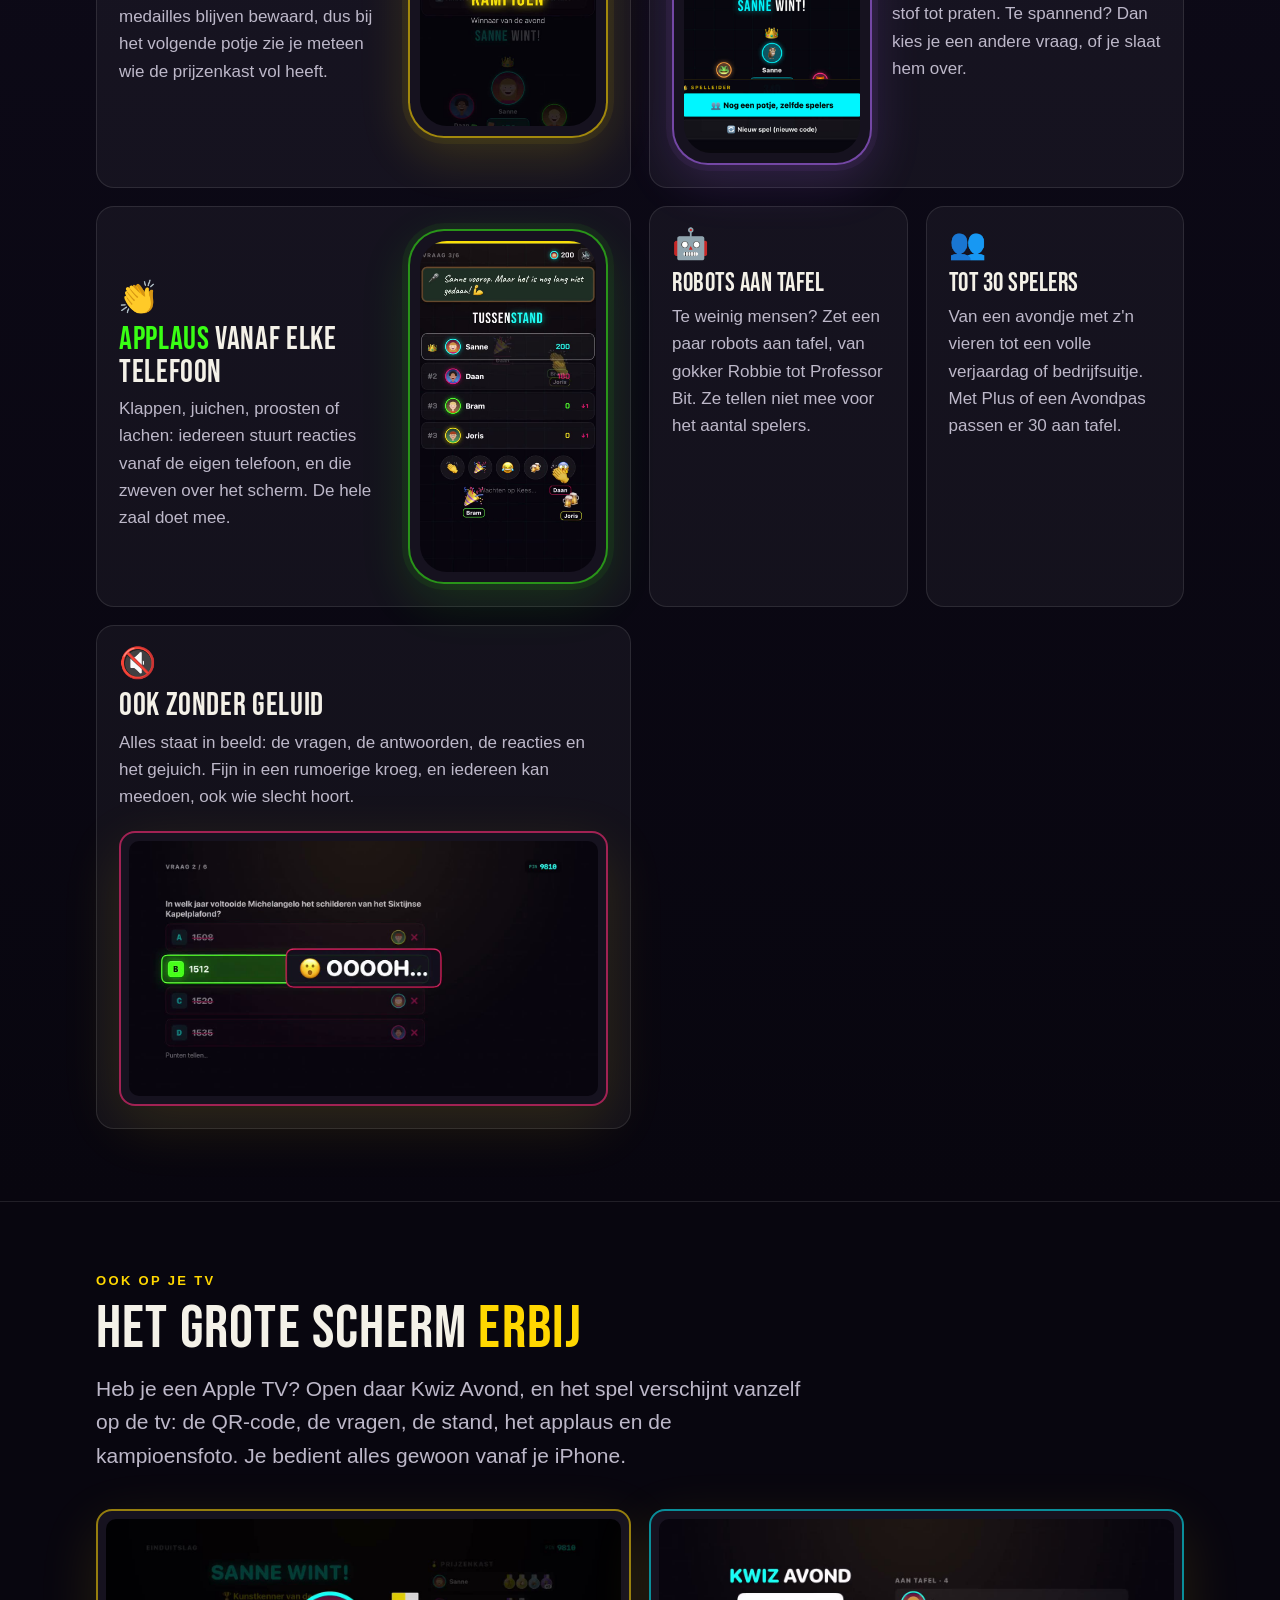
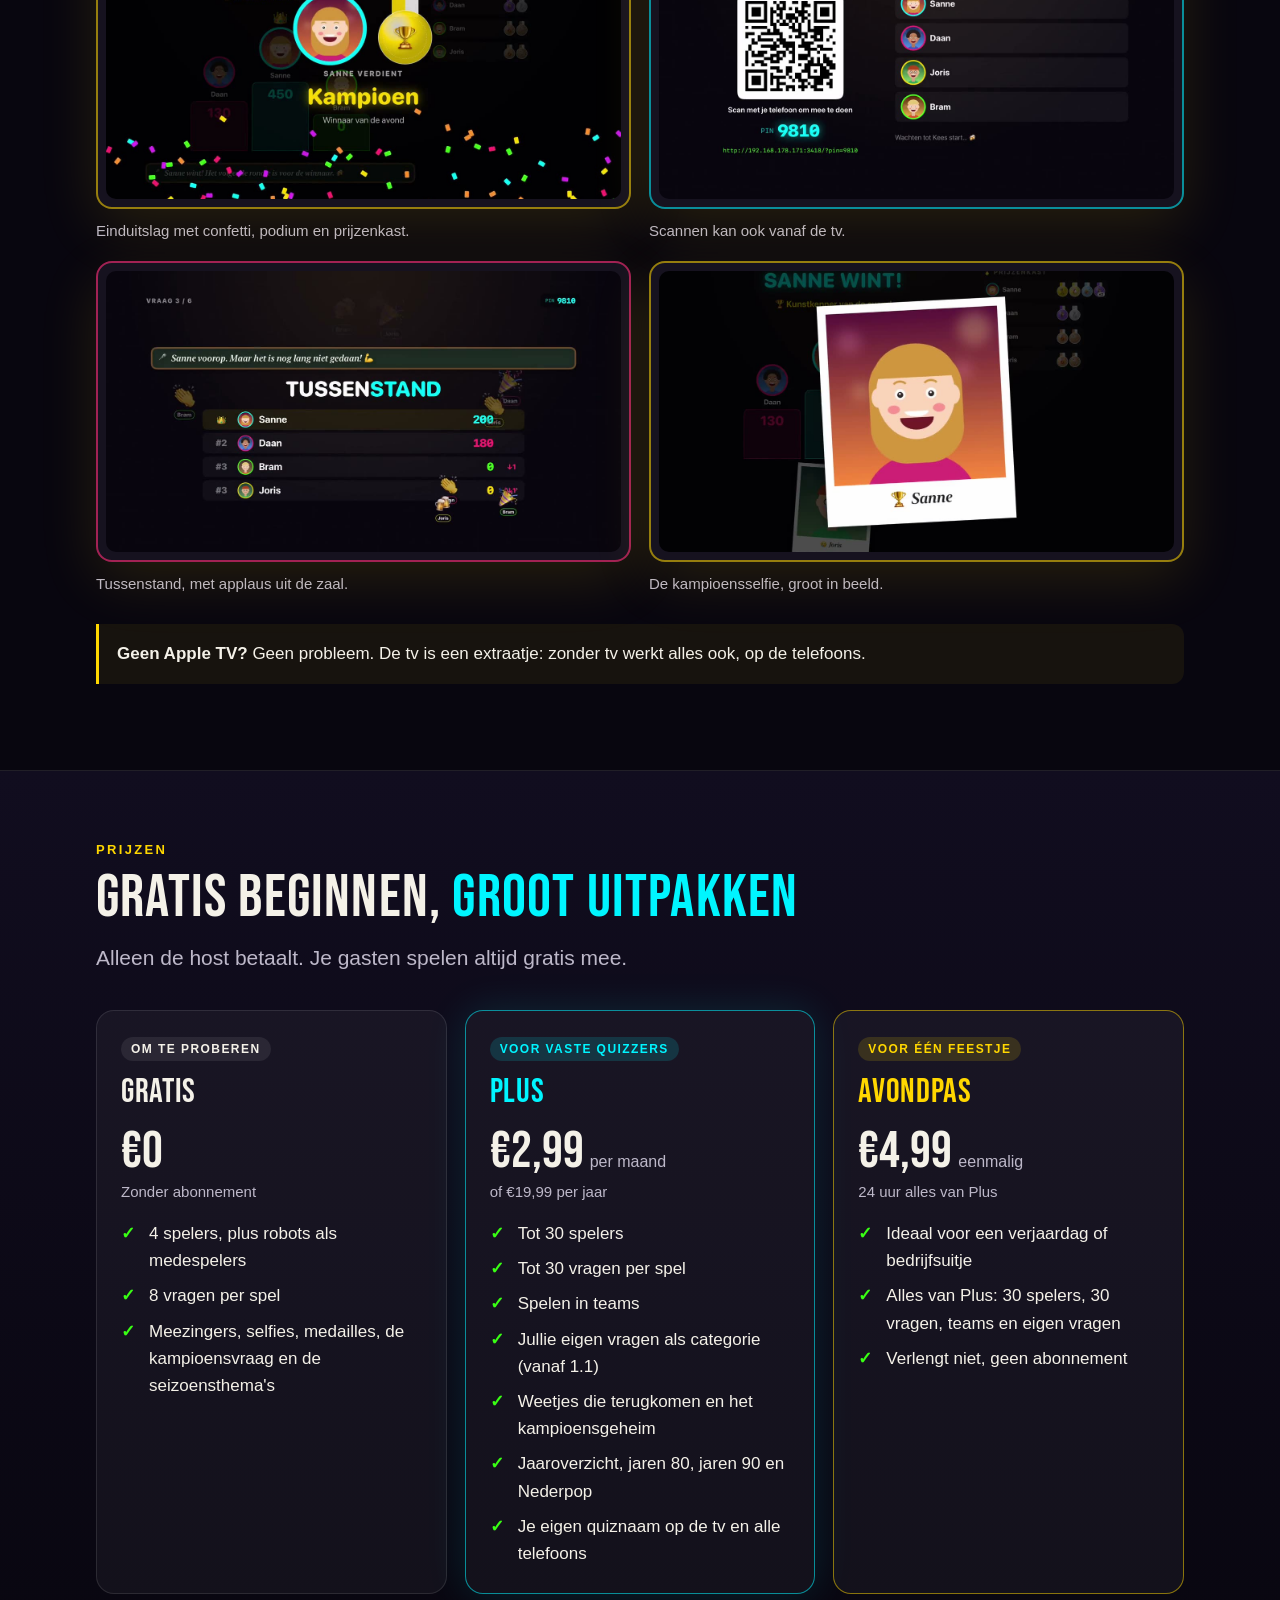
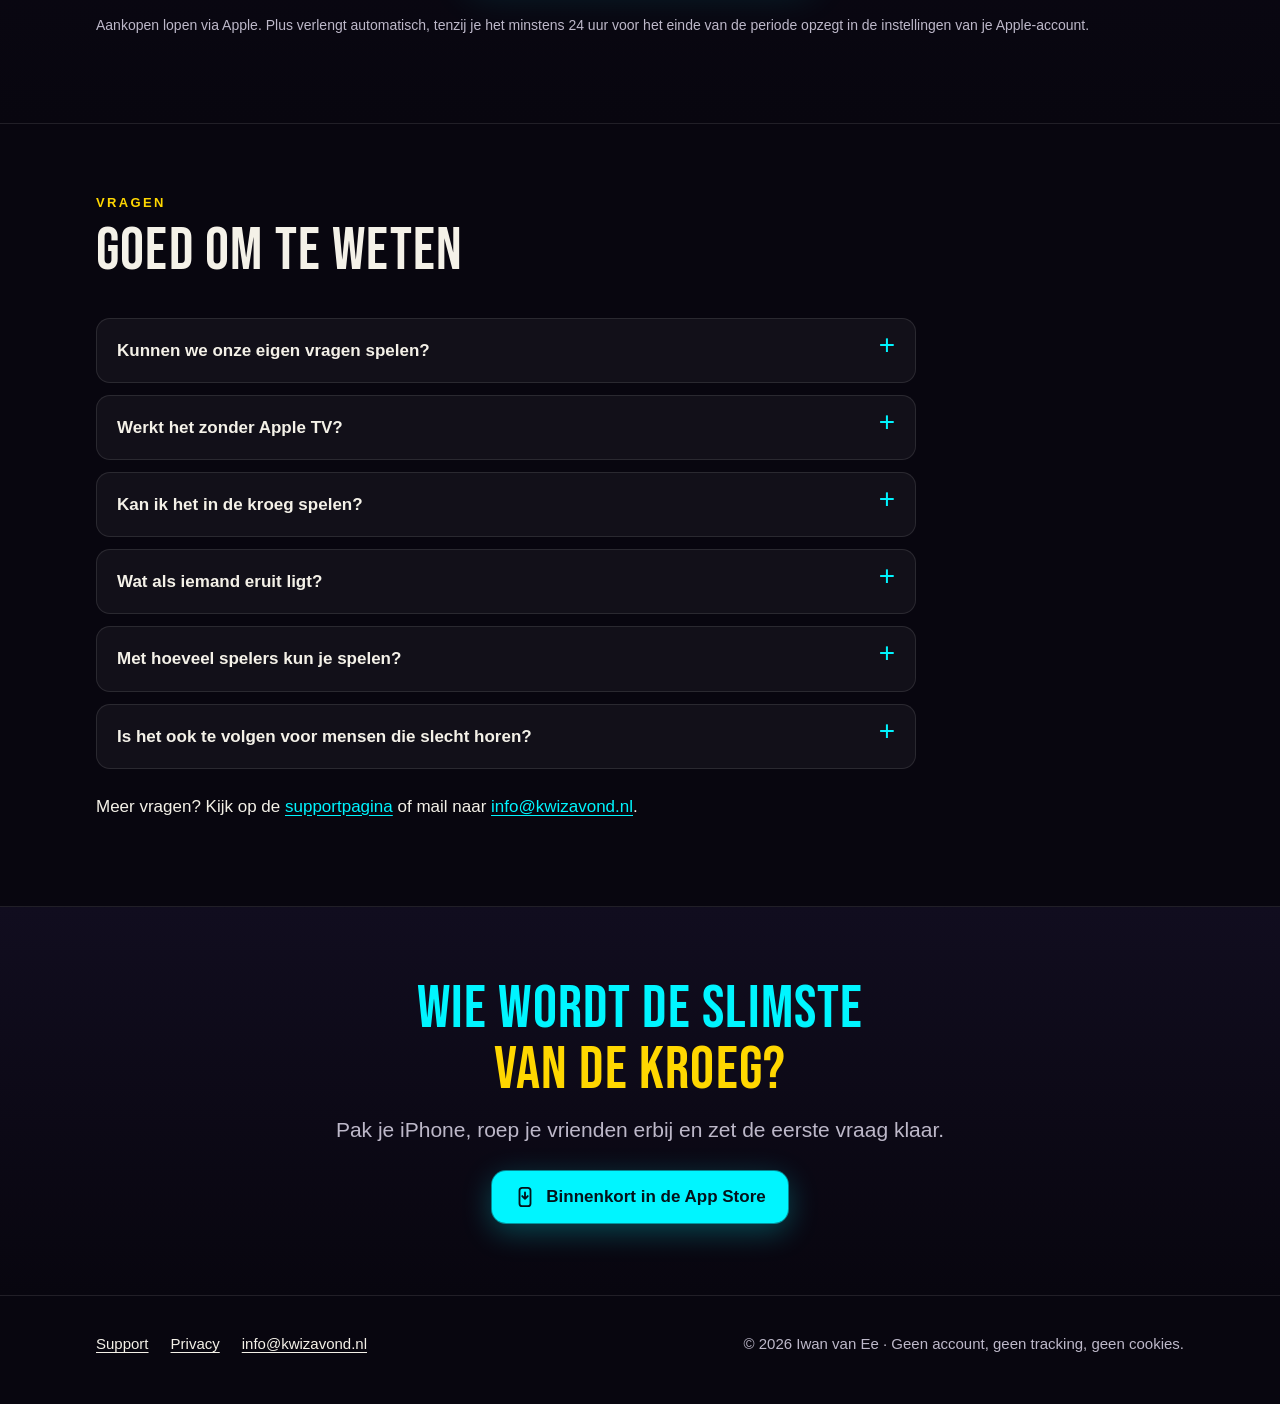
==== commit c3fa9e74: "Site: wat Plus extra geeft" ====
--- a/index.html
+++ b/index.html
@@ -290,7 +290,7 @@
         <ul>
           <li>4 spelers, plus robots als medespelers</li>
           <li>8 vragen per spel</li>
-          <li>Alle onderdelen: meezingers, selfies, medailles en de kampioensvraag</li>
+          <li>Meezingers, selfies, medailles, de kampioensvraag en de seizoensthema's</li>
         </ul>
       </div>
       <div class="price plus">
@@ -301,6 +301,10 @@
         <ul>
           <li>Tot 30 spelers</li>
           <li>Tot 30 vragen per spel</li>
+          <li>Spelen in teams</li>
+          <li>Jullie eigen vragen als categorie (vanaf 1.1)</li>
+          <li>Weetjes die terugkomen en het kampioensgeheim</li>
+          <li>Jaaroverzicht, jaren 80, jaren 90 en Nederpop</li>
           <li>Je eigen quiznaam op de tv en alle telefoons</li>
         </ul>
       </div>
@@ -311,7 +315,7 @@
         <p class="alt">24 uur alles van Plus</p>
         <ul>
           <li>Ideaal voor een verjaardag of bedrijfsuitje</li>
-          <li>Tot 30 spelers en 30 vragen</li>
+          <li>Alles van Plus: 30 spelers, 30 vragen, teams en eigen vragen</li>
           <li>Verlengt niet, geen abonnement</li>
         </ul>
       </div>
@@ -330,7 +334,7 @@
     <div class="faq">
       <details id="eigen-vragen">
         <summary>Kunnen we onze eigen vragen spelen?</summary>
-        <div><p>Ja, vanaf versie 1.1. Maak in Numbers, Excel of Google Sheets een tabel met één vraag per regel:</p>
+        <div><p>Ja, met Plus of een Avondpas, vanaf versie 1.1. Maak in Numbers, Excel of Google Sheets een tabel met één vraag per regel:</p>
     <table class="kolommen">
       <thead><tr><th>Kolom</th><th>Wat</th><th>Voorbeeld</th></tr></thead>
       <tbody>
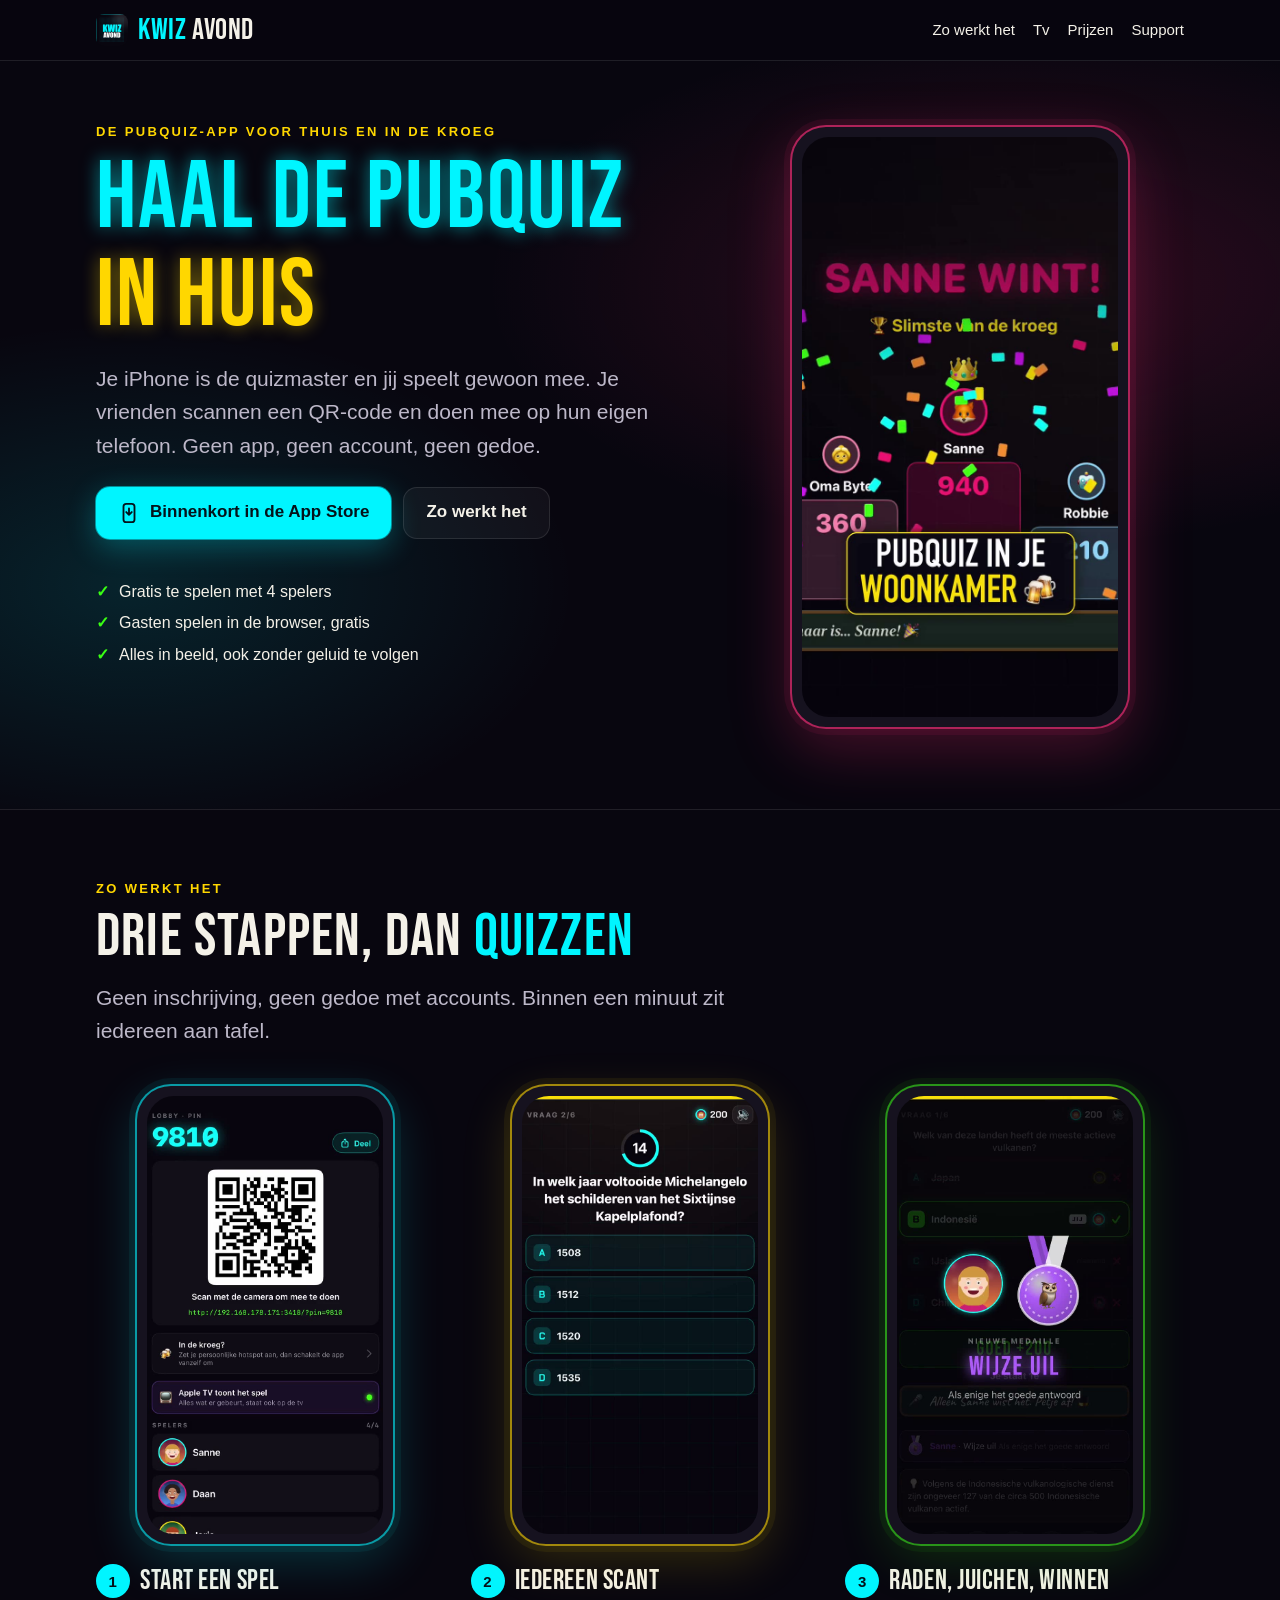
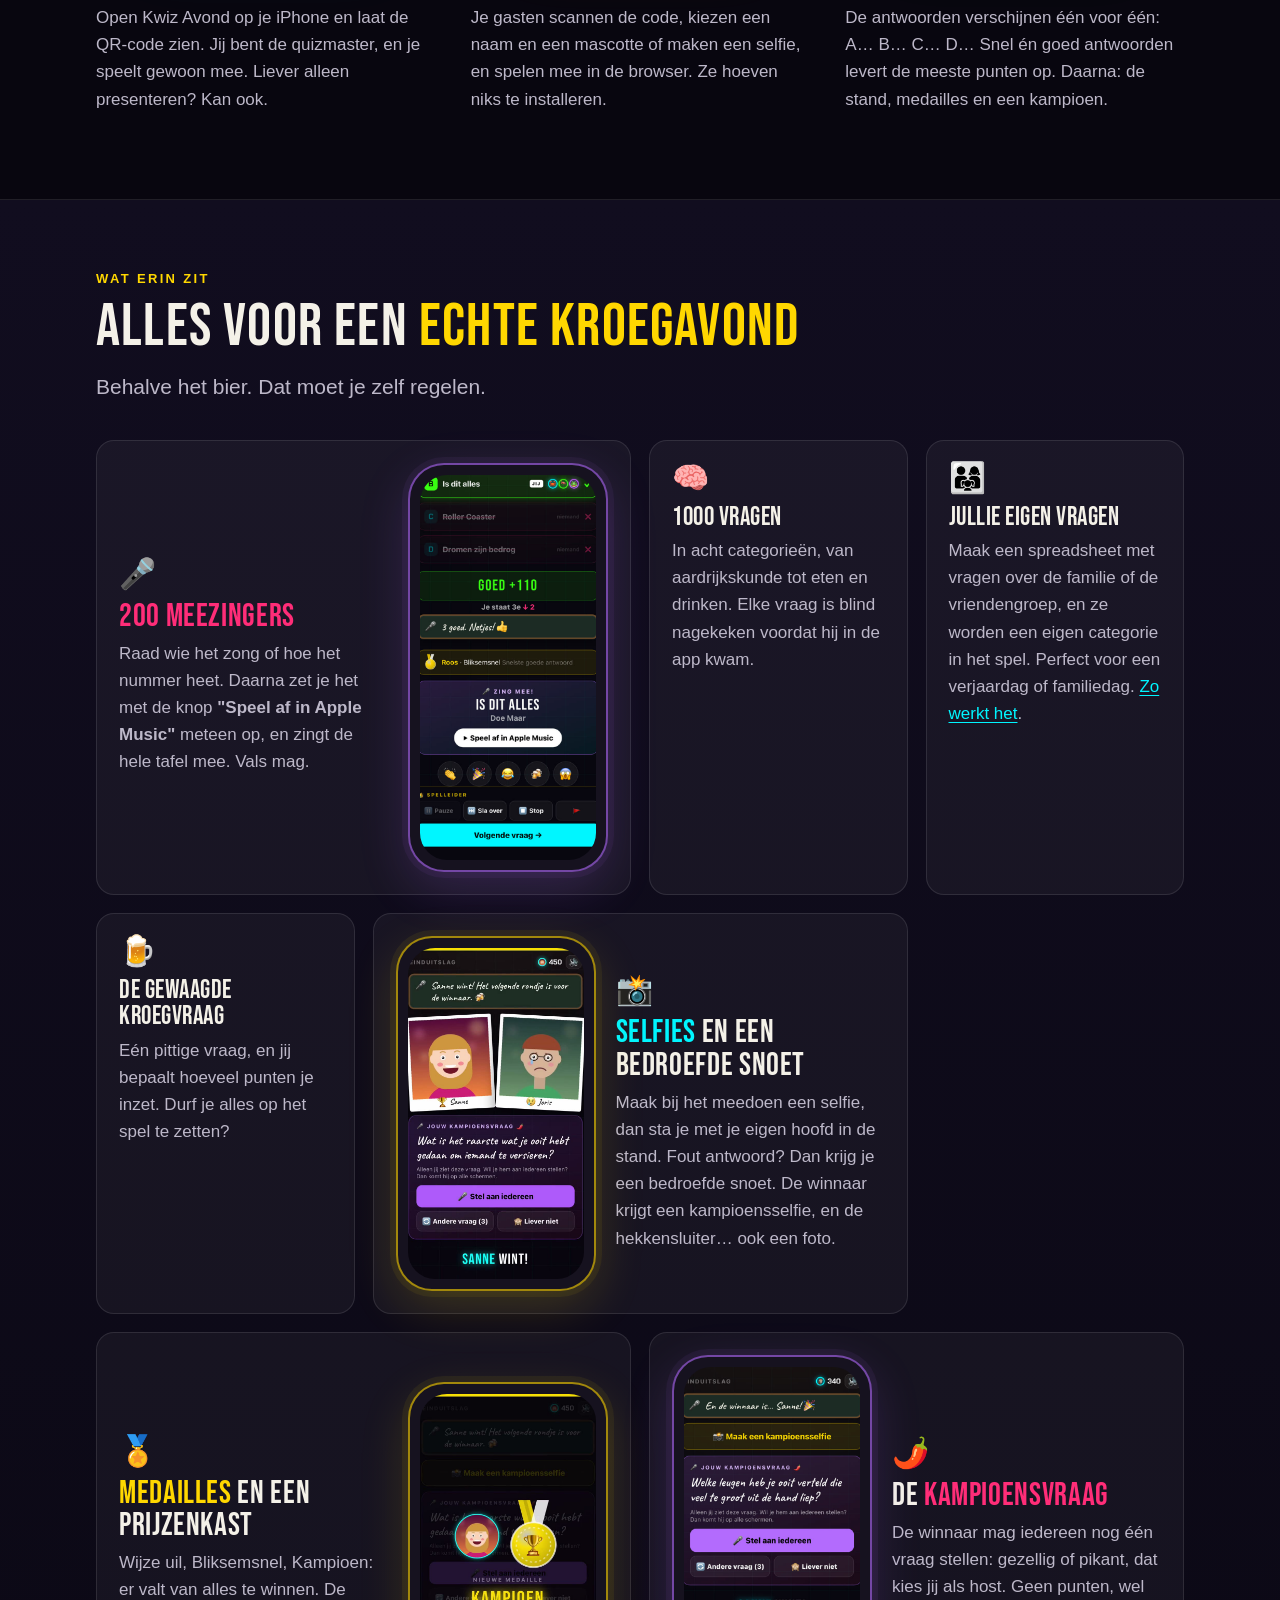
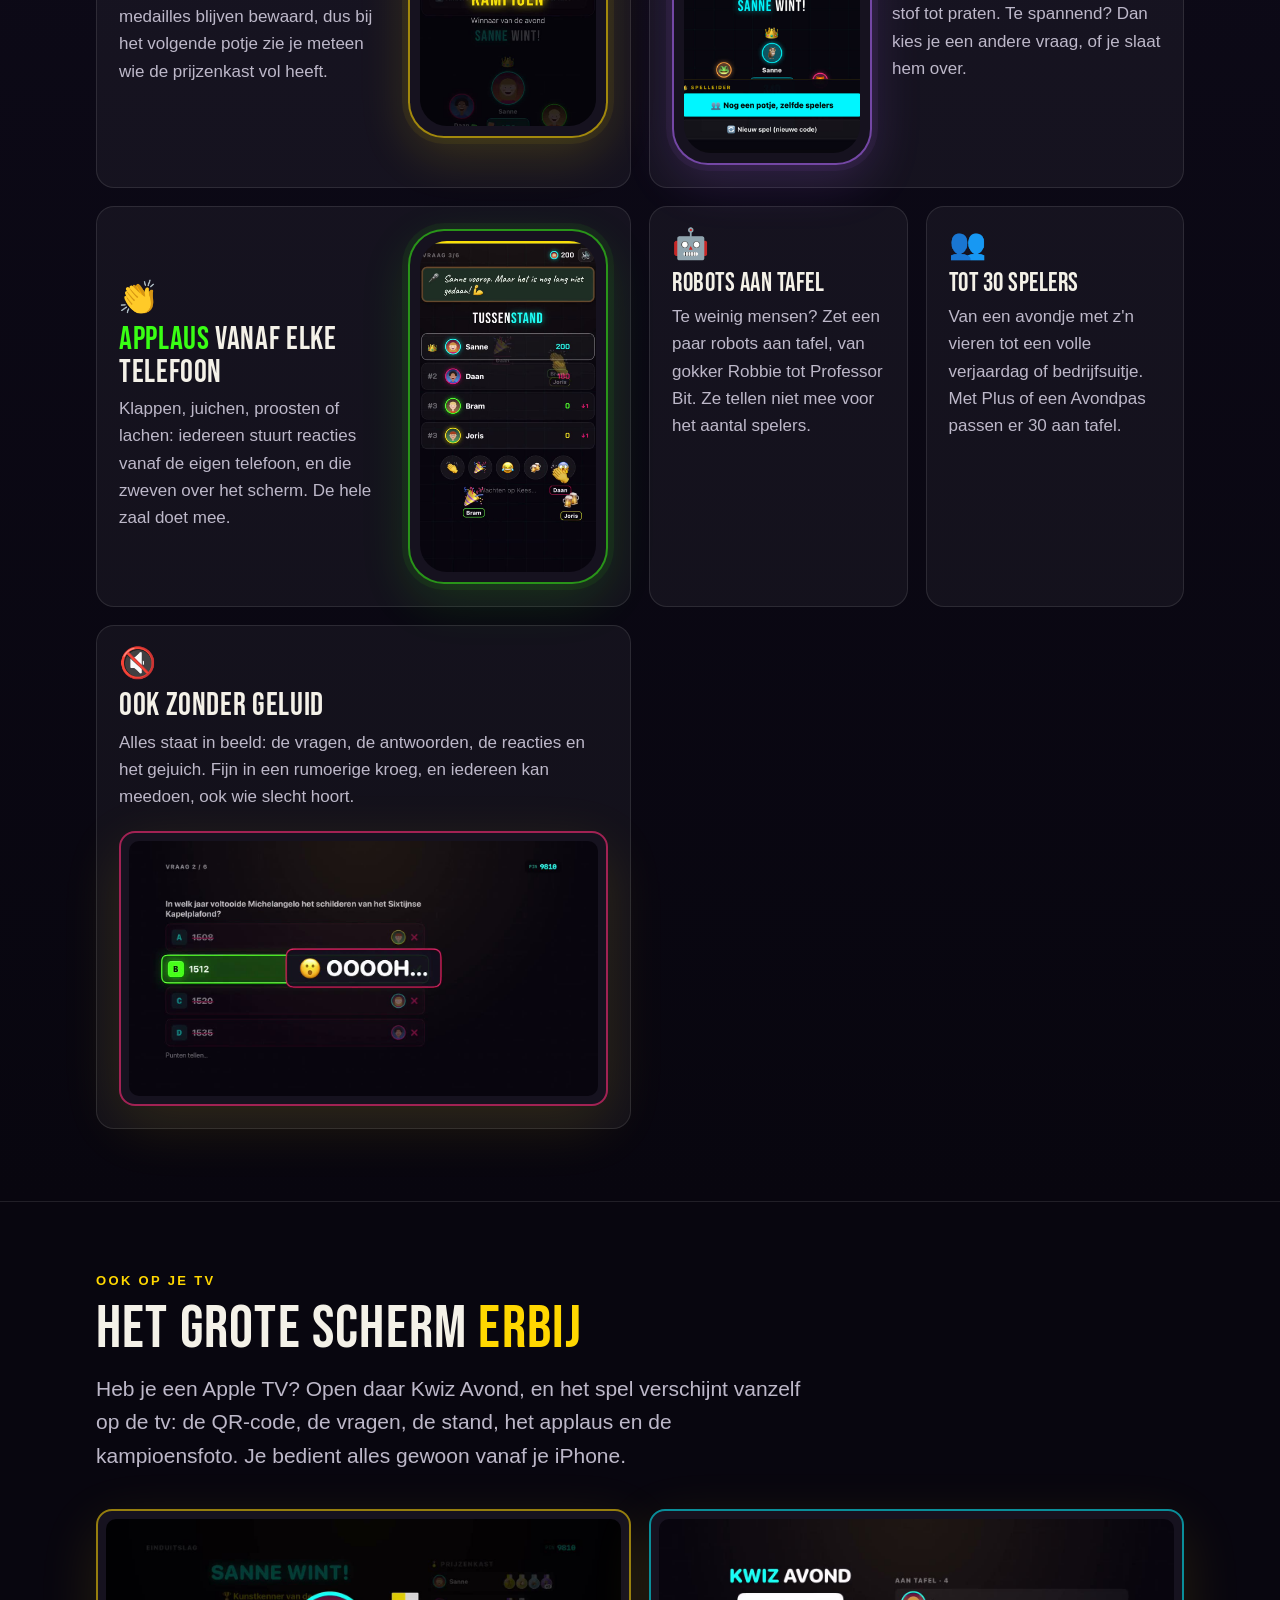
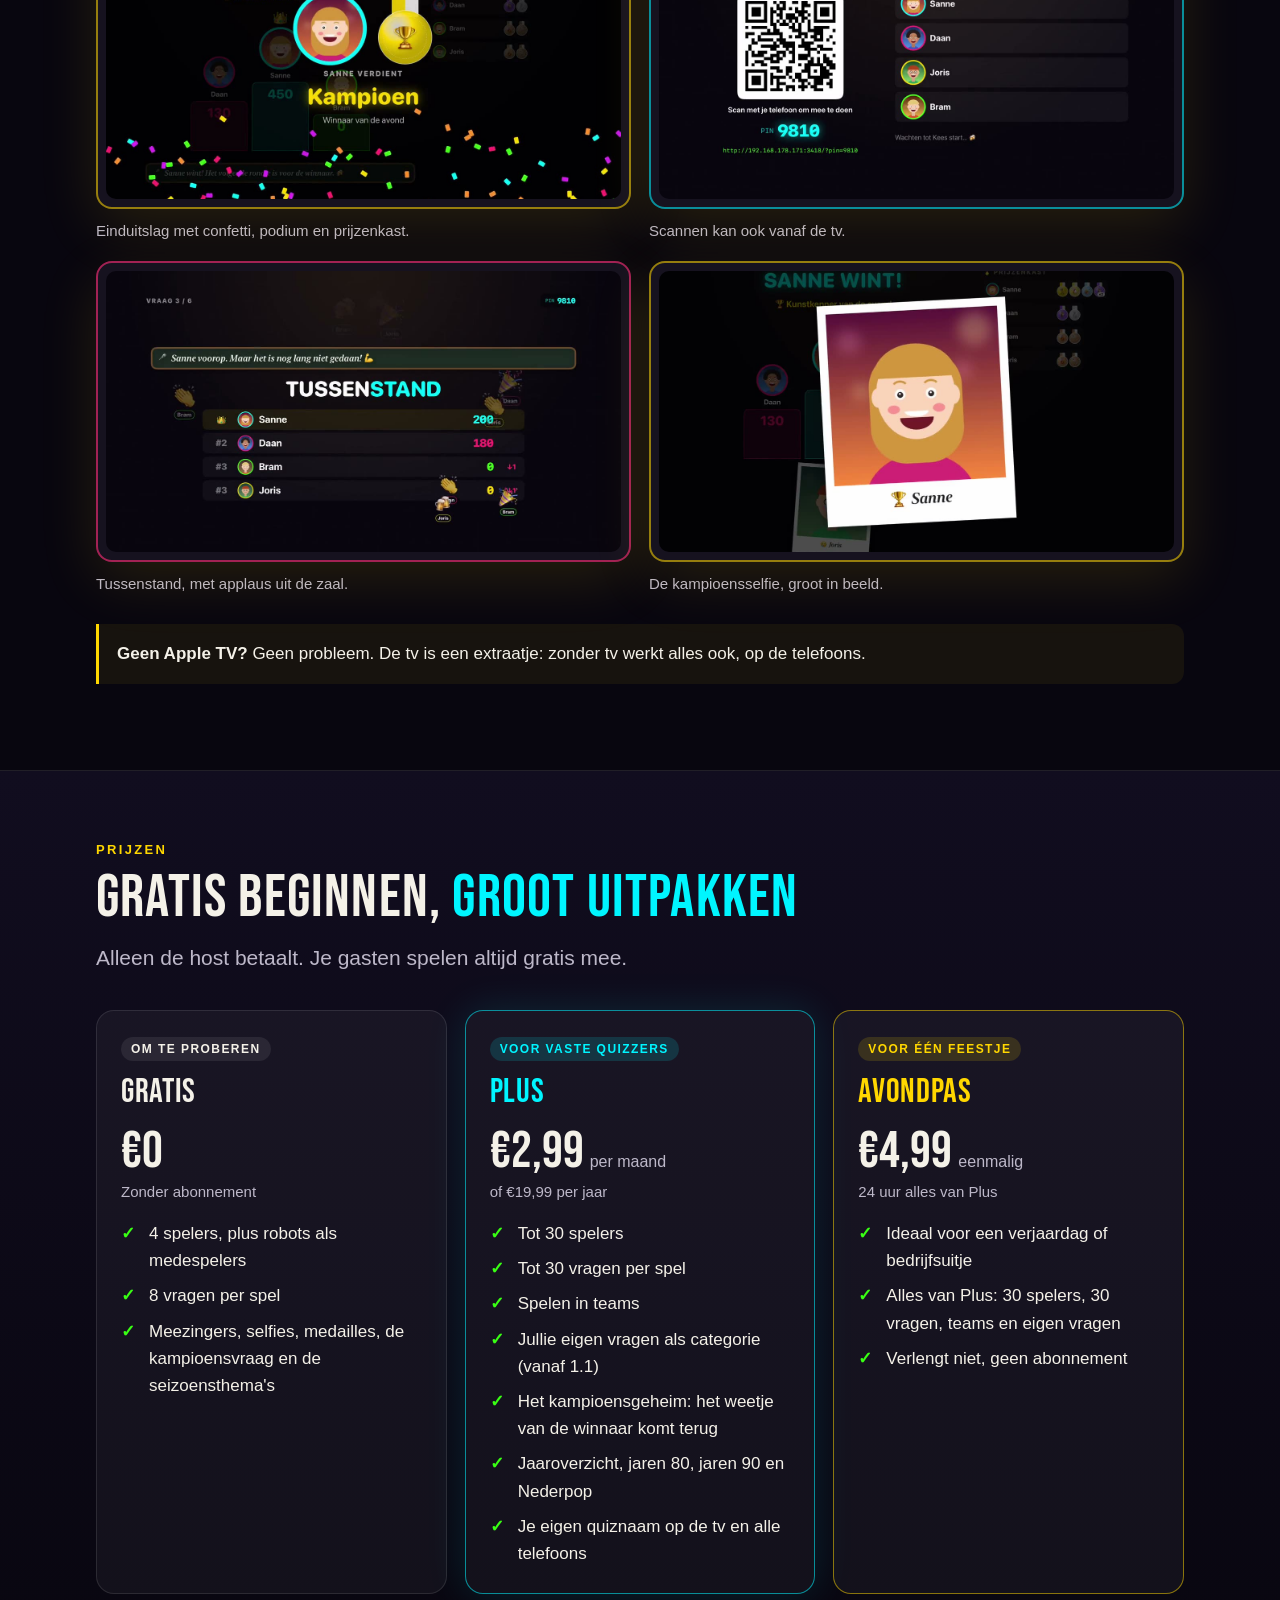
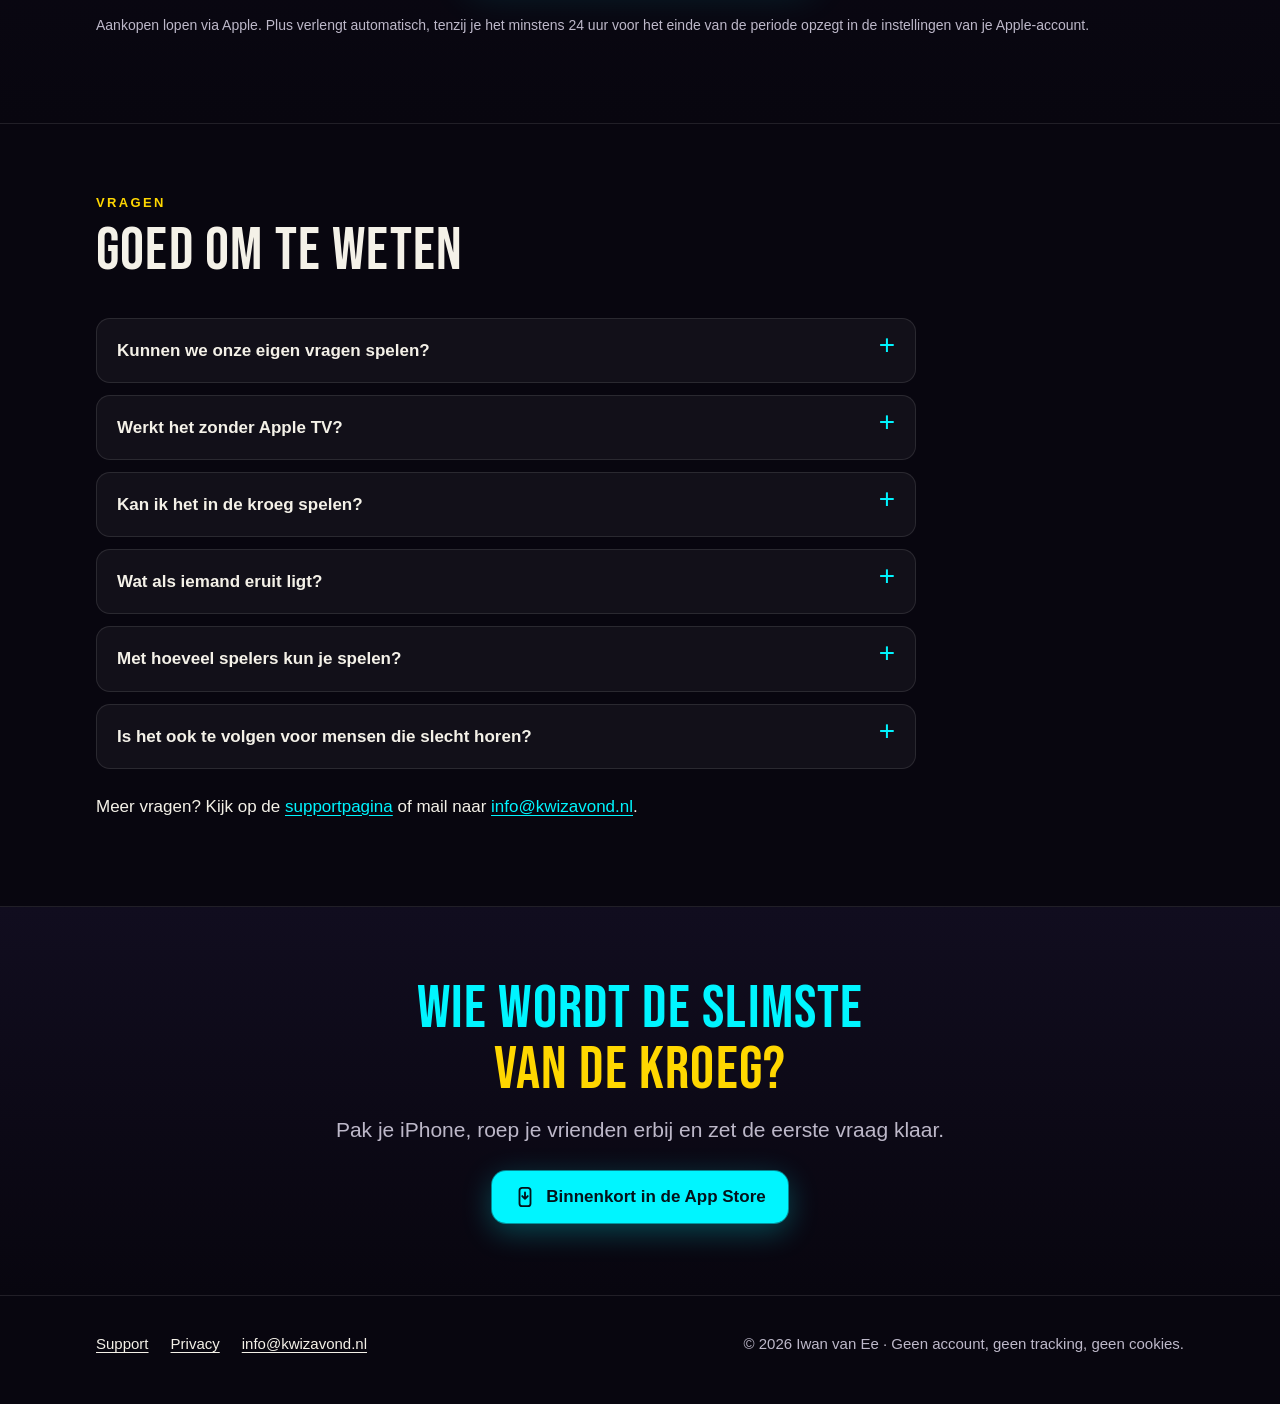
==== commit 61f244a4: "Vragen insturen voor familie (vragen.html), support bijgewerkt" ====
--- a/index.html
+++ b/index.html
@@ -303,7 +303,7 @@
           <li>Tot 30 vragen per spel</li>
           <li>Spelen in teams</li>
           <li>Jullie eigen vragen als categorie (vanaf 1.1)</li>
-          <li>Weetjes die terugkomen en het kampioensgeheim</li>
+          <li>Het kampioensgeheim: het weetje van de winnaar komt terug</li>
           <li>Jaaroverzicht, jaren 80, jaren 90 en Nederpop</li>
           <li>Je eigen quiznaam op de tv en alle telefoons</li>
         </ul>
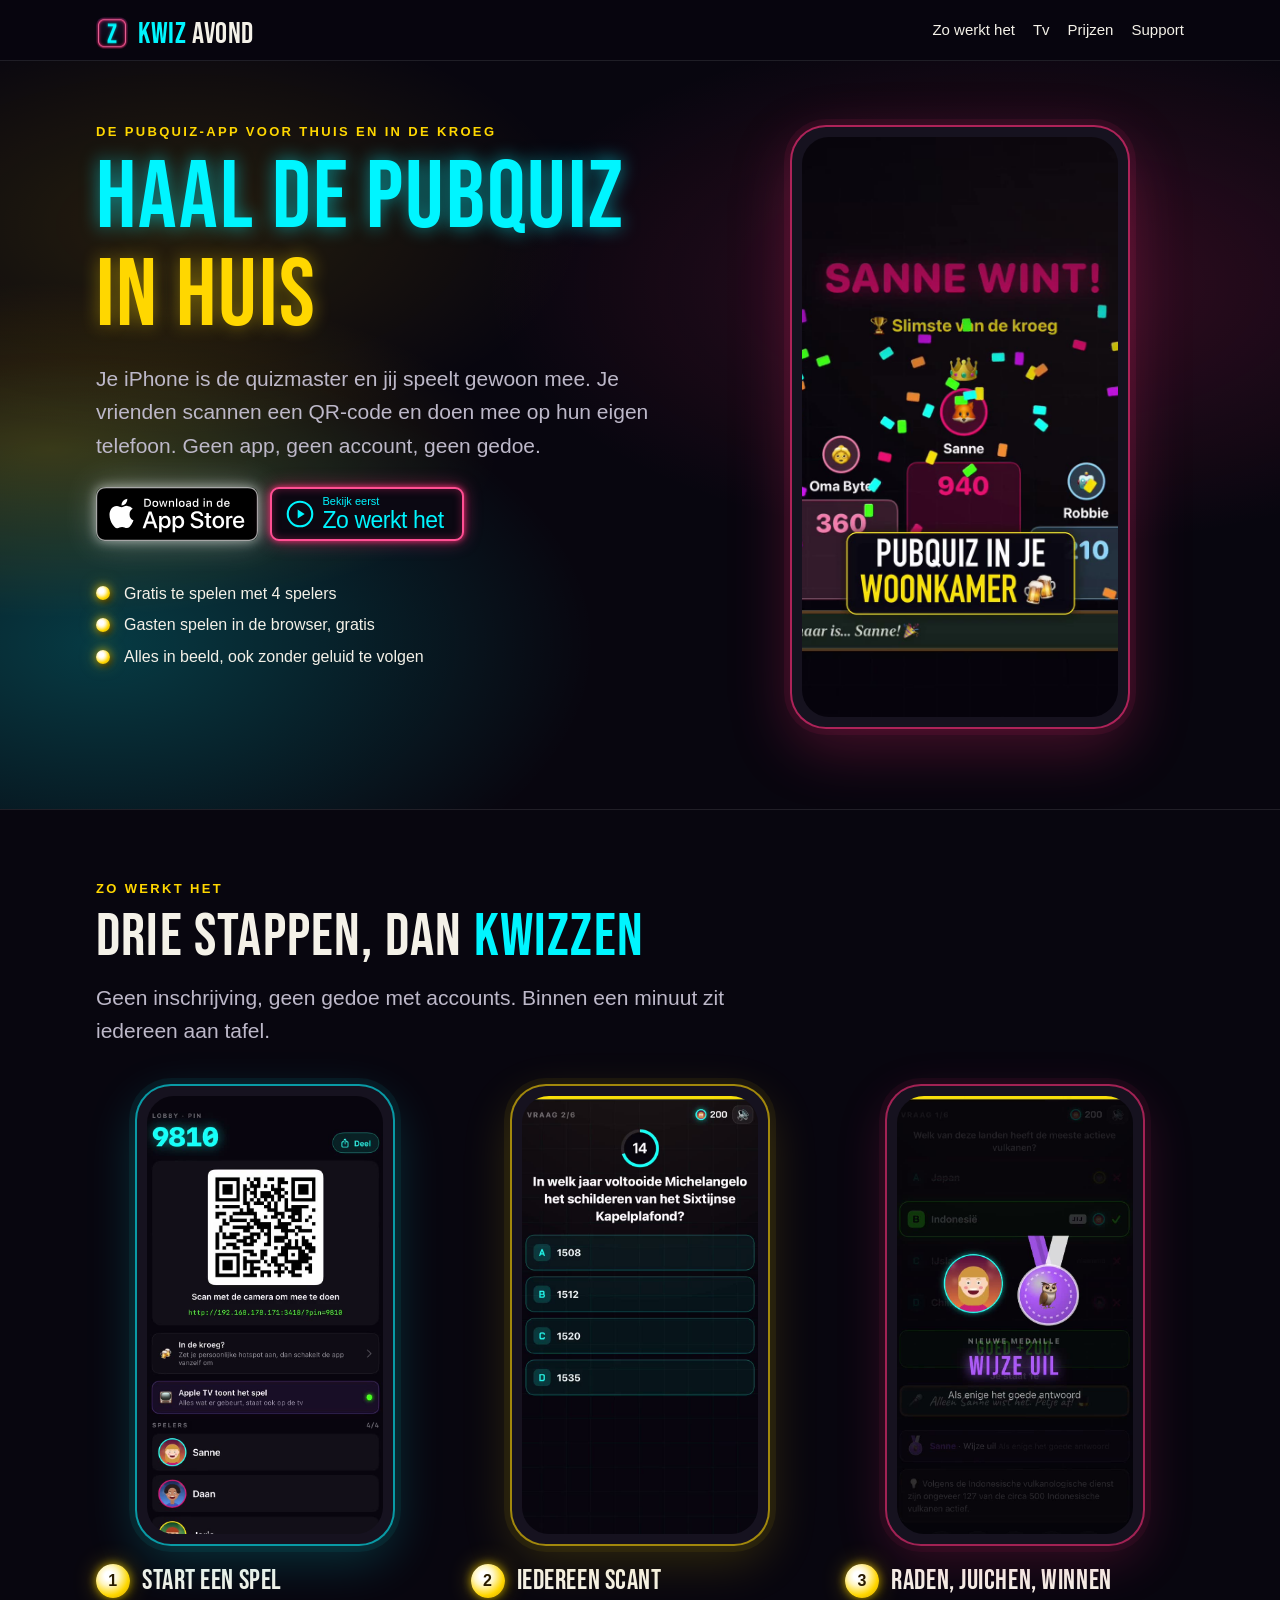
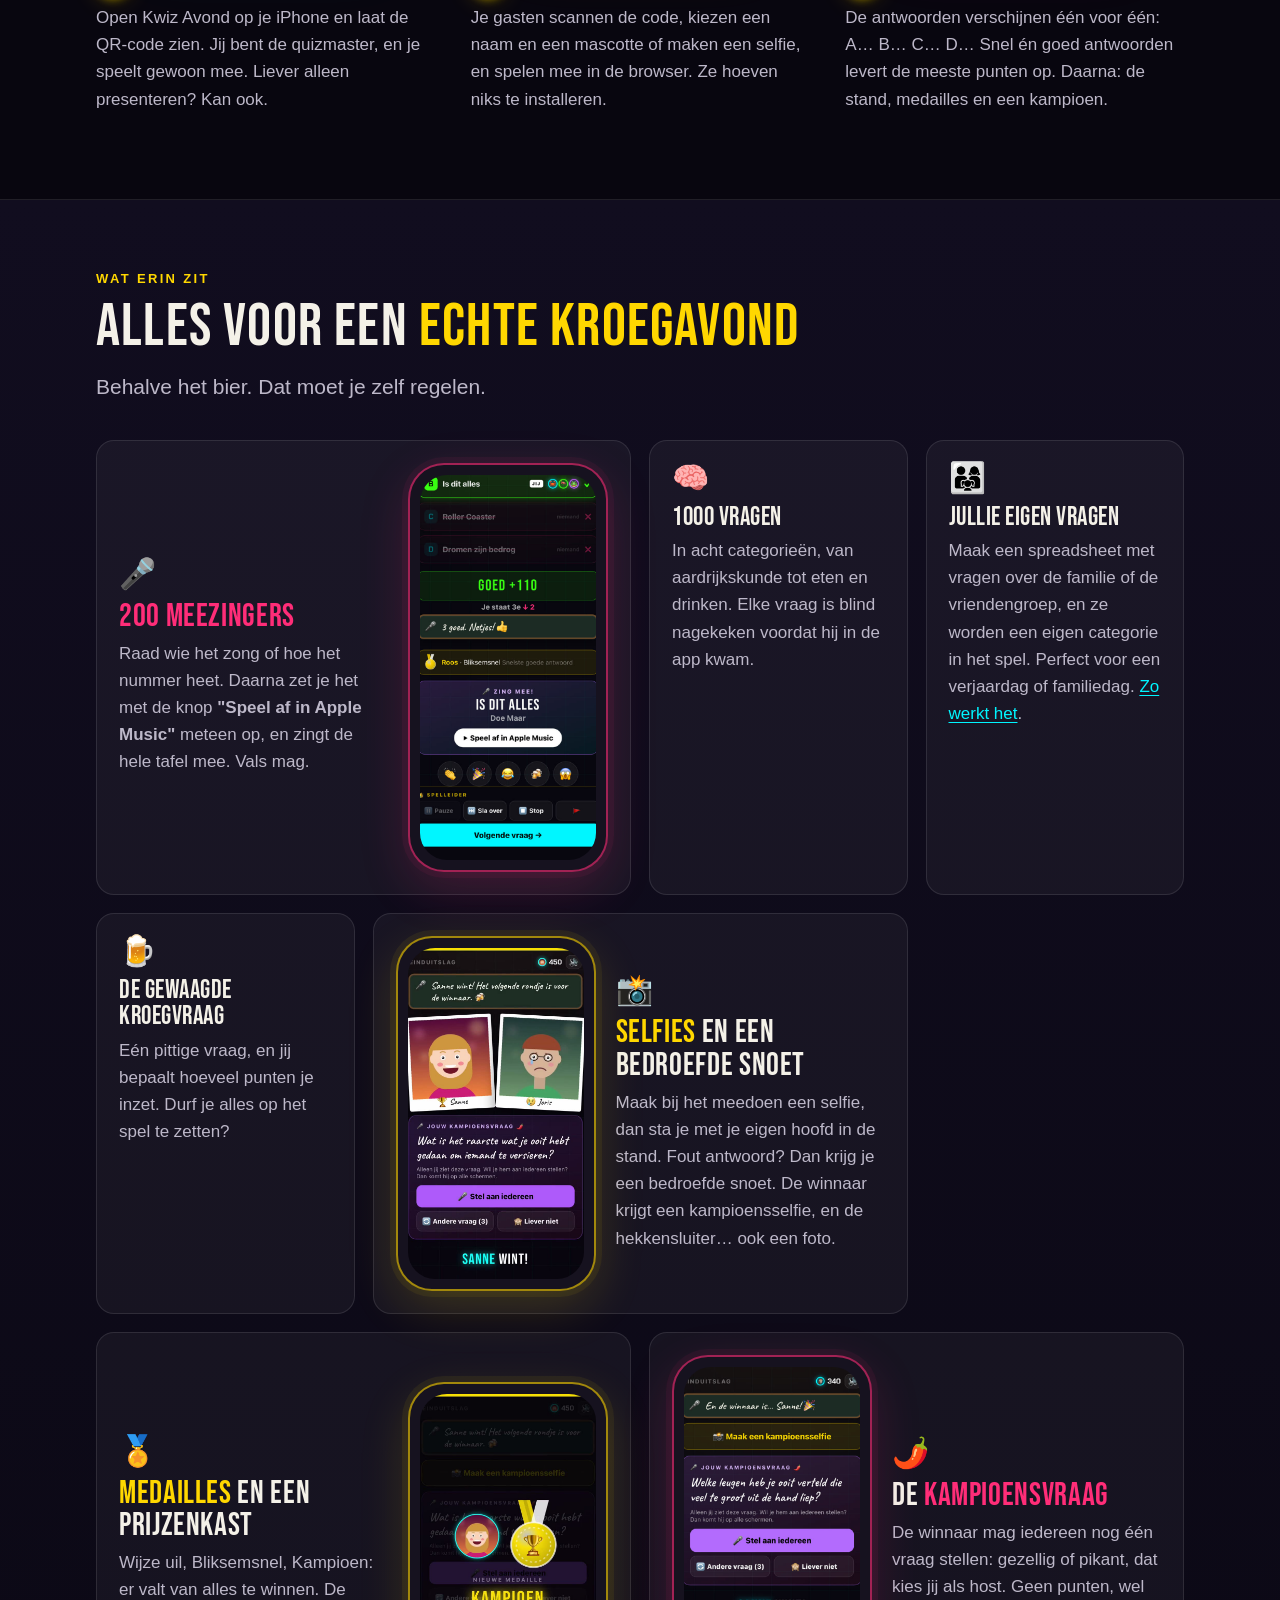
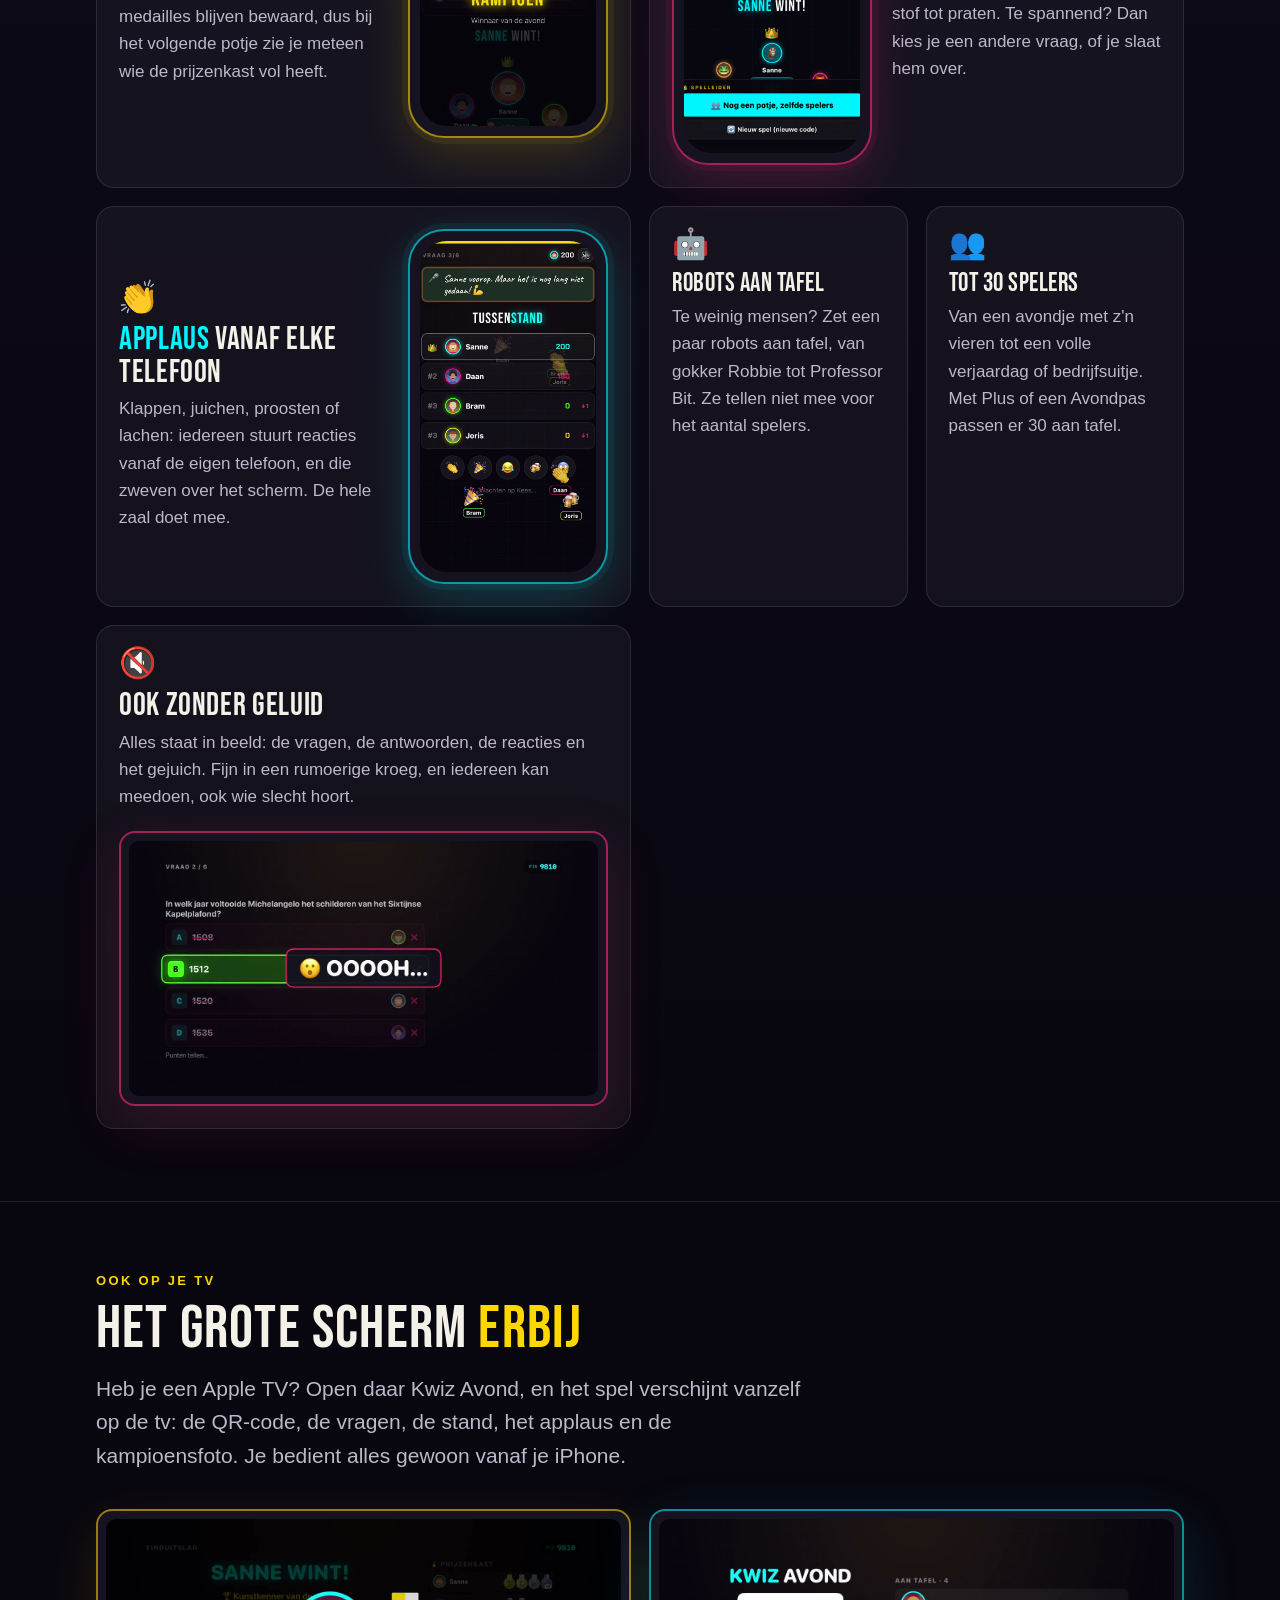
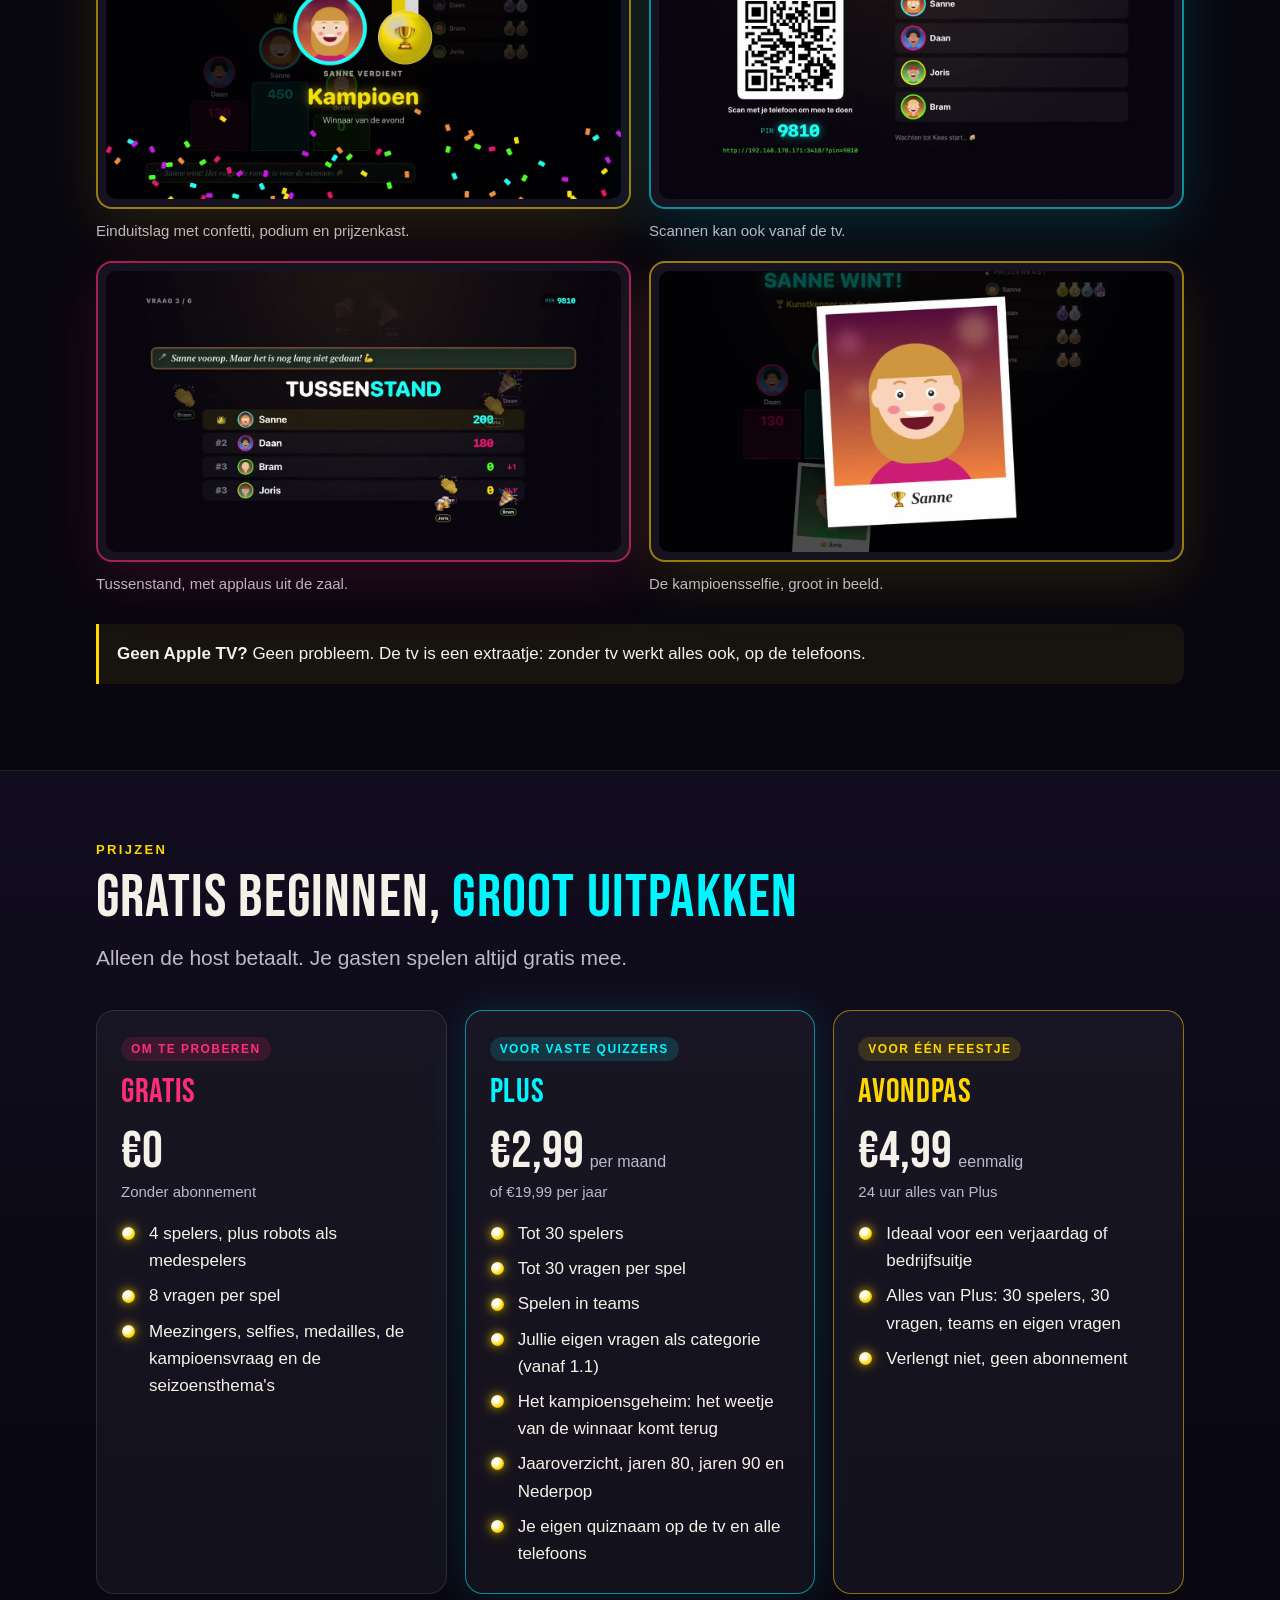
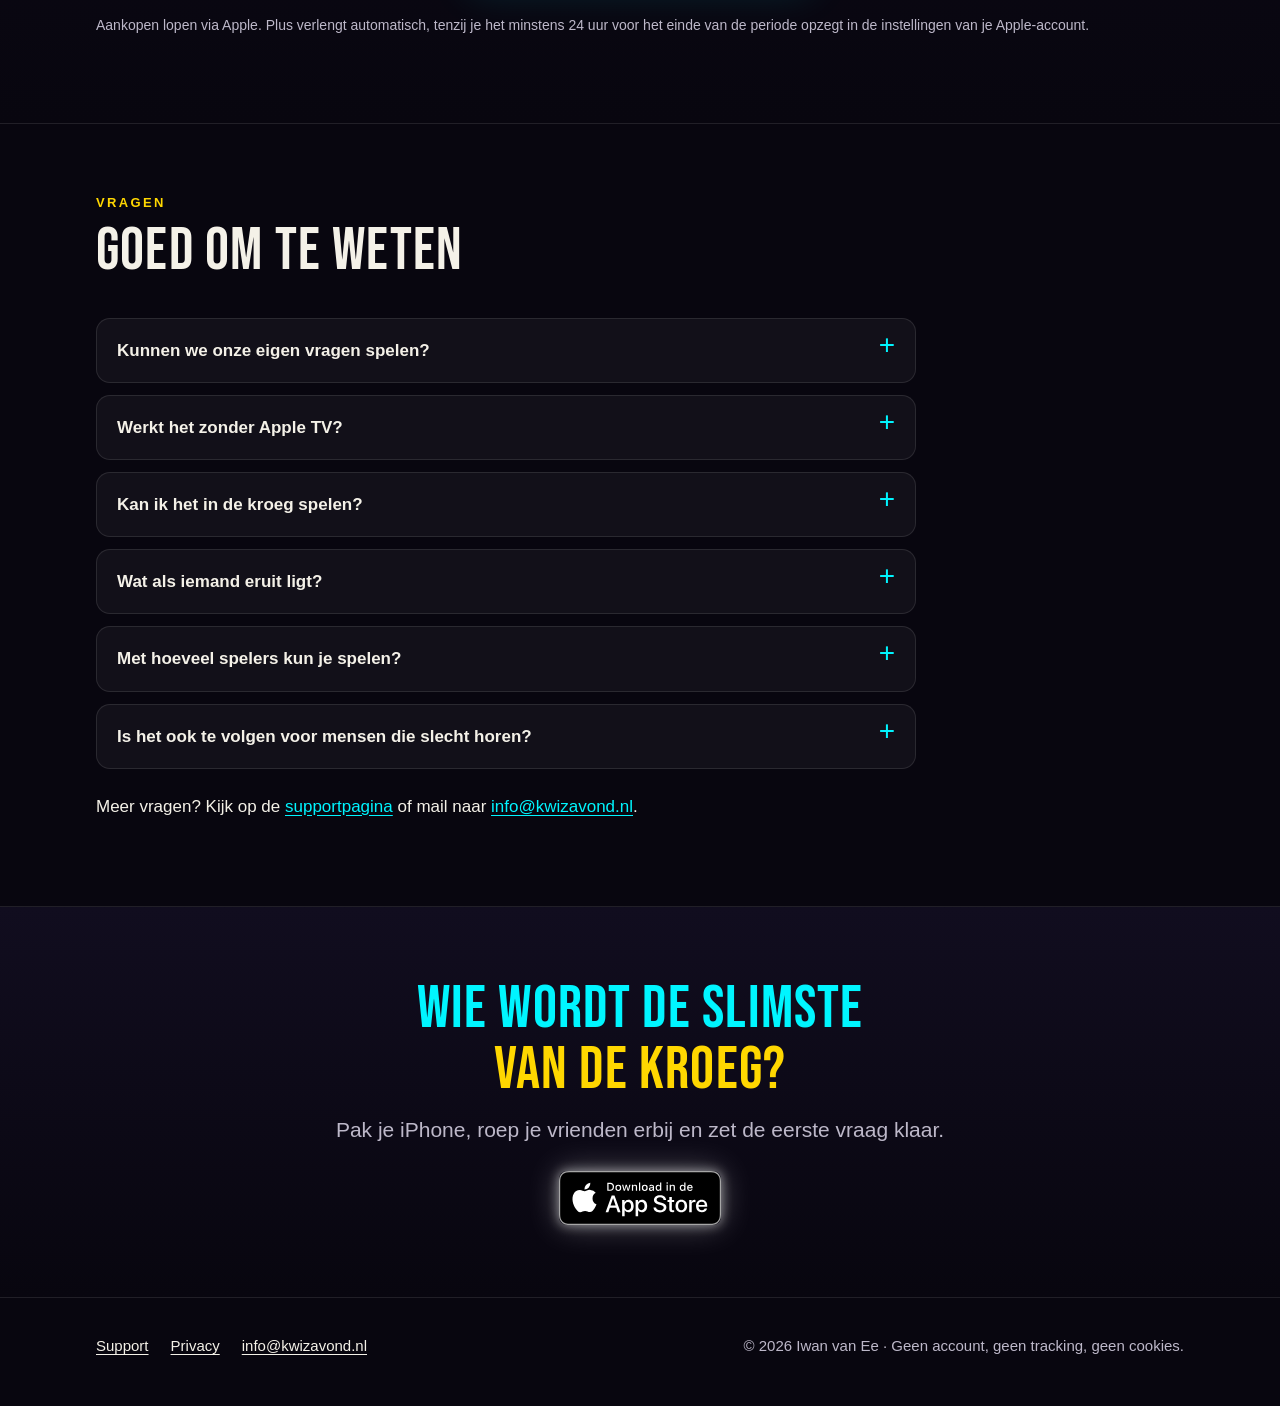
==== commit 8a8c702d: "Site: nieuwe huisstijl (Z-icoon, App Store-plaatje, spotjes, gloed in blauw/geel/magenta)" ====
--- a/index.html
+++ b/index.html
@@ -57,12 +57,11 @@
       <h1 id="hero-titel"><span class="c glow-c">Haal de pubquiz</span><span class="l2 glow-g">in huis</span></h1>
       <p class="lead">Je iPhone is de quizmaster en jij speelt gewoon mee. Je vrienden scannen een QR-code en doen mee op hun eigen telefoon. Geen app, geen account, geen gedoe.</p>
       <div class="btn-row">
-        <!-- APP STORE-KNOP: zodra de app live is, vervang overal "Binnenkort in de App Store" door "Download in de App Store" -->
-        <a class="btn btn-store" href="https://apps.apple.com/nl/app/id6762049883">
-          <svg viewBox="0 0 24 24" aria-hidden="true"><rect x="6" y="2" width="12" height="20" rx="3" fill="none" stroke="currentColor" stroke-width="2"/><path d="M12 7v7m-3-3 3 3 3-3" fill="none" stroke="currentColor" stroke-width="2" stroke-linecap="round" stroke-linejoin="round"/></svg>
-          <span>Binnenkort in de App Store</span>
+        <a class="store-badge" href="https://apps.apple.com/nl/app/kwiz-avond/id6762049883"><img src="media/app-store-badge-nl.svg" alt="Download in de App Store" width="162" height="54"></a>
+        <a class="how-badge" href="#zo-werkt-het">
+          <svg viewBox="0 0 24 24" aria-hidden="true"><circle cx="12" cy="12" r="10.5" fill="none" stroke="currentColor" stroke-width="1.8"/><path d="M10 8.2v7.6l6-3.8z" fill="currentColor"/></svg>
+          <span><small>Bekijk eerst</small>Zo werkt het</span>
         </a>
-        <a class="btn btn-ghost" href="#zo-werkt-het">Zo werkt het</a>
       </div>
     </div>
     <ul class="ticks">
@@ -83,7 +82,7 @@
   <div class="wrap">
     <div class="head">
       <p class="eyebrow">Zo werkt het</p>
-      <h2 id="zwh-titel">Drie stappen, dan <span class="c">quizzen</span></h2>
+      <h2 id="zwh-titel">Drie stappen, dan <span class="c">kwizzen</span></h2>
       <p class="lead">Geen inschrijving, geen gedoe met accounts. Binnen een minuut zit iedereen aan tafel.</p>
     </div>
     <div class="steps">
@@ -108,7 +107,7 @@
         </div>
       </div>
       <div class="step">
-        <div class="phone green">
+        <div class="phone pink">
           <video autoplay muted loop playsinline preload="none" poster="media/tel-03a-onthulling-goed.jpg" width="720" height="1280"
             data-src="media/tel-03a-onthulling-goed.mp4" aria-label="Het goede antwoord wordt onthuld: GOED +200 en de medaille Wijze uil"></video>
         </div>
@@ -137,7 +136,7 @@
           <h3><span class="p">200 meezingers</span></h3>
           <p>Raad wie het zong of hoe het nummer heet. Daarna zet je het met de knop <b>"Speel af in Apple Music"</b> meteen op, en zingt de hele tafel mee. Vals mag.</p>
         </div>
-        <div class="phone purple shot"><img src="media/meezingers.jpg" alt="Na een meezinger staat op de telefoon de kaart Zing mee met de knop Speel af in Apple Music" width="600" height="1228" loading="lazy"></div>
+        <div class="phone pink shot"><img src="media/meezingers.jpg" alt="Na een meezinger staat op de telefoon de kaart Zing mee met de knop Speel af in Apple Music" width="600" height="1228" loading="lazy"></div>
       </article>
 
       <article class="card">
@@ -165,7 +164,7 @@
         </div>
         <div>
           <span class="emo" aria-hidden="true">📸</span>
-          <h3><span class="c">Selfies</span> en een bedroefde snoet</h3>
+          <h3><span class="g">Selfies</span> en een bedroefde snoet</h3>
           <p>Maak bij het meedoen een selfie, dan sta je met je eigen hoofd in de stand. Fout antwoord? Dan krijg je een bedroefde snoet. De winnaar krijgt een kampioensselfie, en de hekkensluiter… ook een foto.</p>
         </div>
       </article>
@@ -183,7 +182,7 @@
       </article>
 
       <article class="card media flip">
-        <div class="phone purple shot"><img src="media/kampioensvraag.jpg" alt="De winnaar ziet zijn kampioensvraag met de knoppen Stel aan iedereen, Andere vraag en Liever niet" width="600" height="1228" loading="lazy"></div>
+        <div class="phone pink shot"><img src="media/kampioensvraag.jpg" alt="De winnaar ziet zijn kampioensvraag met de knoppen Stel aan iedereen, Andere vraag en Liever niet" width="600" height="1228" loading="lazy"></div>
         <div>
           <span class="emo" aria-hidden="true">🌶️</span>
           <h3>De <span class="p">kampioensvraag</span></h3>
@@ -194,10 +193,10 @@
       <article class="card media">
         <div>
           <span class="emo" aria-hidden="true">👏</span>
-          <h3><span class="gr">Applaus</span> vanaf elke telefoon</h3>
+          <h3><span class="c">Applaus</span> vanaf elke telefoon</h3>
           <p>Klappen, juichen, proosten of lachen: iedereen stuurt reacties vanaf de eigen telefoon, en die zweven over het scherm. De hele zaal doet mee.</p>
         </div>
-        <div class="phone green">
+        <div class="phone cyan">
           <video autoplay muted loop playsinline preload="none" poster="media/tel-04-tussenstand.jpg" width="720" height="1280"
             data-src="media/tel-04-tussenstand.mp4" aria-label="De tussenstand met selfies, terwijl emoji-reacties van spelers over het scherm zweven"></video>
         </div>
@@ -282,7 +281,7 @@
       <p class="lead">Alleen de host betaalt. Je gasten spelen altijd gratis mee.</p>
     </div>
     <div class="prices">
-      <div class="price">
+      <div class="price free">
         <span class="badge n">Om te proberen</span>
         <h3>Gratis</h3>
         <p class="amount">€0</p>
@@ -379,10 +378,7 @@
     <h2 id="cta-titel"><span class="c">Wie wordt de slimste</span><br><span class="g">van de kroeg?</span></h2>
     <p class="lead">Pak je iPhone, roep je vrienden erbij en zet de eerste vraag klaar.</p>
     <div class="btn-row">
-      <a class="btn btn-store" href="https://apps.apple.com/nl/app/id6762049883">
-        <svg viewBox="0 0 24 24" aria-hidden="true"><rect x="6" y="2" width="12" height="20" rx="3" fill="none" stroke="currentColor" stroke-width="2"/><path d="M12 7v7m-3-3 3 3 3-3" fill="none" stroke="currentColor" stroke-width="2" stroke-linecap="round" stroke-linejoin="round"/></svg>
-        <span>Binnenkort in de App Store</span>
-      </a>
+      <a class="store-badge" href="https://apps.apple.com/nl/app/kwiz-avond/id6762049883"><img src="media/app-store-badge-nl.svg" alt="Download in de App Store" width="162" height="54"></a>
     </div>
   </div>
 </section>
--- a/style.css
+++ b/style.css
@@ -27,7 +27,7 @@
 h1{font-size:clamp(52px,13vw,96px);text-transform:uppercase}
 h2{font-size:clamp(38px,8vw,60px);text-transform:uppercase;margin-bottom:12px}
 h3{font-size:28px;text-transform:uppercase;margin-bottom:6px}
-.c{color:var(--cyan)}.g{color:var(--gold)}.gr{color:var(--green)}.p{color:var(--pink)}
+.c{color:var(--cyan)}.g{color:var(--gold)}.p{color:var(--pink)}
 .glow-c{text-shadow:0 0 18px rgba(0,245,255,.55)}
 .glow-g{text-shadow:0 0 18px rgba(255,215,0,.45)}
 .lead{font-size:clamp(18px,2.4vw,21px);color:var(--dim);max-width:34em}
@@ -37,8 +37,10 @@
 /* ---------- kop ---------- */
 .top{position:sticky;top:0;z-index:5;background:rgba(8,6,15,.86);backdrop-filter:blur(10px);-webkit-backdrop-filter:blur(10px);border-bottom:1px solid var(--line)}
 .top .wrap{display:flex;align-items:center;justify-content:space-between;gap:12px;height:60px}
-.logo{font-size:30px;color:var(--fg);text-decoration:none;display:flex;align-items:center;gap:10px}
-.logo img{width:32px;height:32px;border-radius:8px}
+.logo{font-size:30px;color:var(--fg);text-decoration:none;display:flex;align-items:baseline;gap:10px}
+/* Het icoon staat op de grondlijn van de tekst en zakt dan zo ver dat de onderkant van de Z erop valt
+   (de Z eindigt op 80,6% van de icoonhoogte) */
+.logo img{width:32px;height:32px;border-radius:8px;transform:translateY(19.4%)}
 .logo b{color:var(--cyan);font-weight:700}
 .top nav{display:flex;gap:18px;font-size:15px}
 .top nav a{color:var(--fg);text-decoration:none}
@@ -52,6 +54,22 @@
 .btn-store{background:var(--cyan);color:#04121a;box-shadow:0 0 0 1px rgba(0,245,255,.5),0 8px 30px rgba(0,245,255,.28)}
 .btn-store:hover{color:#04121a;box-shadow:0 0 0 1px rgba(0,245,255,.8),0 10px 40px rgba(0,245,255,.45)}
 .btn-store svg{width:22px;height:22px;flex:none}
+/* Officieel App Store-plaatje van Apple: niet aanpassen, alleen schalen */
+.store-badge{display:inline-flex;align-items:center;border-radius:8px;transition:box-shadow .15s;
+  box-shadow:0 0 12px rgba(255,255,255,.55),0 0 32px rgba(255,255,255,.3)}   /* gloed achter het plaatje, het plaatje zelf blijft onveranderd */
+.store-badge:hover{box-shadow:0 0 14px rgba(255,255,255,.7),0 0 40px rgba(255,255,255,.4)}
+.store-badge img{display:block;height:54px;width:auto}
+.store-badge:focus-visible,.how-badge:focus-visible{outline:2px solid var(--cyan);outline-offset:3px}
+/* Zo werkt het: zelfde maat en tekststijl als het App Store-plaatje, in de stijl van het app-icoon: zwart, cyaan tekst, magenta neonrand */
+.how-badge{display:inline-flex;align-items:center;gap:9px;height:54px;padding:0 18px 0 14px;border-radius:9px;
+  background:#0b0812;border:2px solid #ff4f93;color:var(--cyan);
+  box-shadow:0 0 6px rgba(255,45,120,.9),0 0 18px rgba(255,45,120,.45),inset 0 0 8px rgba(255,45,120,.35);text-decoration:none;
+  font-family:-apple-system,BlinkMacSystemFont,"SF Pro Text","Helvetica Neue",Arial,sans-serif;
+  font-size:23px;font-weight:500;letter-spacing:-.02em;line-height:1;transition:background .15s}
+.how-badge:hover{color:var(--cyan);box-shadow:0 0 8px rgba(255,45,120,1),0 0 28px rgba(255,45,120,.6),inset 0 0 10px rgba(255,45,120,.45)}
+.how-badge svg{width:28px;height:28px;flex:none}
+.how-badge span{display:flex;flex-direction:column;gap:2px}
+.how-badge small{font-size:11px;font-weight:400;letter-spacing:0}
 .btn-ghost{color:var(--fg);border:1px solid var(--line);background:var(--card)}
 .btn-ghost:hover{color:var(--fg);border-color:rgba(255,255,255,.3)}
 .btn-row{display:flex;flex-wrap:wrap;gap:12px;margin-top:24px}
@@ -59,13 +77,19 @@
 
 /* ---------- hero ---------- */
 .hero{position:relative;padding:36px 0 56px;overflow:hidden;
-  background:radial-gradient(60% 50% at 80% 30%,rgba(255,45,120,.16),transparent 70%),
-             radial-gradient(50% 50% at 10% 70%,rgba(0,245,255,.12),transparent 70%)}
+  background:radial-gradient(60% 50% at 80% 30%,rgba(255,45,120,.18),transparent 70%),
+             radial-gradient(45% 40% at 14% 22%,rgba(255,200,0,.12),transparent 70%),
+             radial-gradient(50% 32% at 4% 52%,rgba(255,200,0,.2),transparent 70%),
+             radial-gradient(55% 55% at 8% 78%,rgba(0,245,255,.22),transparent 70%)}
 .hero .wrap{display:grid;gap:36px;align-items:center}
 .hero h1 .l2{display:block;color:var(--gold)}
 .hero .lead{margin-top:16px}
 .hero ul.ticks{list-style:none;padding:0;margin:20px 0 0;display:grid;gap:6px;color:var(--fg);font-size:16px}
-.hero ul.ticks li::before{content:"✓";color:var(--green);font-weight:700;margin-right:10px}
+/* Spotje: rond lampje dat van wit (midden) naar geel verloopt, met gloed en een donkere schaduw voor diepte */
+.hero ul.ticks li{display:flex;align-items:center}
+.hero ul.ticks li::before{content:"";flex:none;width:14px;height:14px;border-radius:50%;margin-right:14px;
+  background:radial-gradient(circle at 38% 35%,#fff 0 18%,#fff6c2 34%,var(--gold) 62%,#c99700 100%);
+  box-shadow:0 0 8px rgba(255,215,0,.75),0 0 18px rgba(255,215,0,.35),2px 3px 5px rgba(0,0,0,.85)}
 .hero .wrap{grid-template-areas:"text" "video" "ticks";gap:28px}
 .hero-text{grid-area:text}
 .hero .ticks{grid-area:ticks;margin:0}
@@ -75,7 +99,7 @@
   .hero .eyebrow{letter-spacing:.1em;font-size:12px}
   .hero .lead{font-size:17px}
   .hero .btn-row{margin-top:20px}
-  .hero .btn-ghost{display:none}
+  .hero .how-badge{display:none}
   .hero .phone.hero-phone{max-width:290px}
   .hero .ticks{justify-self:center}
 }
@@ -92,14 +116,14 @@
 .phone video,.phone img{width:100%;height:100%;object-fit:cover;border-radius:27px;background:#000}
 .phone.cyan{border-color:rgba(0,245,255,.6);box-shadow:0 0 0 6px rgba(0,245,255,.06),0 16px 50px rgba(0,245,255,.18)}
 .phone.gold{border-color:rgba(255,215,0,.6);box-shadow:0 0 0 6px rgba(255,215,0,.06),0 16px 50px rgba(255,215,0,.16)}
-.phone.green{border-color:rgba(57,255,20,.55);box-shadow:0 0 0 6px rgba(57,255,20,.06),0 16px 50px rgba(57,255,20,.14)}
-.phone.purple{border-color:rgba(178,107,255,.6);box-shadow:0 0 0 6px rgba(178,107,255,.06),0 16px 50px rgba(178,107,255,.18)}
+/* Gloed alleen in de drie basiskleuren: blauw, geel en magenta */
+.phone.pink{border-color:rgba(255,45,120,.6);box-shadow:0 0 0 6px rgba(255,45,120,.06),0 16px 50px rgba(255,45,120,.18)}
 .hero .phone{max-width:340px}
 .tv{position:relative;aspect-ratio:16/9;border-radius:16px;padding:8px;background:#16121f;border:2px solid rgba(255,215,0,.55);
   box-shadow:0 18px 60px rgba(255,215,0,.12)}
 .tv video,.tv img{width:100%;height:100%;object-fit:cover;border-radius:10px;background:#000}
-.tv.cyan{border-color:rgba(0,245,255,.55)}
-.tv.pink{border-color:rgba(255,45,120,.6)}
+.tv.cyan{border-color:rgba(0,245,255,.55);box-shadow:0 18px 60px rgba(0,245,255,.14)}
+.tv.pink{border-color:rgba(255,45,120,.6);box-shadow:0 18px 60px rgba(255,45,120,.14)}
 
 /* ---------- secties ---------- */
 section{padding:72px 0;border-top:1px solid var(--line)}
@@ -110,8 +134,11 @@
 .steps{display:grid;gap:36px;counter-reset:s}
 .step{display:grid;gap:18px;align-content:start}
 .step .phone{max-width:260px}
-.step .num{font:700 15px/1 var(--body);color:#04121a;background:var(--cyan);width:34px;height:34px;border-radius:50%;
-  display:inline-grid;place-items:center;margin-right:10px;flex:none}
+.step .num{font:800 16px/1 var(--body);color:#2a1d00;width:34px;height:34px;border-radius:50%;
+  display:inline-grid;place-items:center;margin-right:12px;flex:none;
+  /* zelfde spotje als in de lijst bovenaan: wit naar geel, met gloed en een donkere schaduw */
+  background:radial-gradient(circle at 38% 35%,#fff 0 14%,#fff6c2 32%,var(--gold) 64%,#c99700 100%);
+  box-shadow:0 0 10px rgba(255,215,0,.7),0 0 24px rgba(255,215,0,.3),3px 4px 7px rgba(0,0,0,.85)}
 .step h3{display:flex;align-items:center}
 .step p{color:var(--dim)}
 @media (min-width:820px){.steps{grid-template-columns:repeat(3,1fr)}.step{grid-template-rows:auto 1fr}.step .phone{order:-1}}
@@ -159,14 +186,18 @@
 .price .alt{color:var(--dim);font-size:15px;margin-bottom:16px}
 .price ul{list-style:none;padding:0;margin:0;display:grid;gap:8px}
 .price li{padding-left:28px;position:relative;color:var(--fg)}
-.price li::before{content:"✓";position:absolute;left:0;color:var(--green);font-weight:700}
+.price li::before{content:"";position:absolute;left:1px;top:calc(.8em - 6.5px);width:13px;height:13px;border-radius:50%;   /* spotje, midden op de eerste regel */
+  background:radial-gradient(circle at 38% 35%,#fff 0 18%,#fff6c2 34%,var(--gold) 62%,#c99700 100%);
+  box-shadow:0 0 8px rgba(255,215,0,.75),0 0 18px rgba(255,215,0,.35),2px 3px 5px rgba(0,0,0,.85)}
 .price.plus{border-color:rgba(0,245,255,.55);box-shadow:0 0 40px rgba(0,245,255,.12)}
+.price.free h3{color:var(--pink)}
 .price.plus h3{color:var(--cyan)}
 .price.pass{border-color:rgba(255,215,0,.5)}
 .price.pass h3{color:var(--gold)}
 .badge{align-self:flex-start;font:700 12px/1 var(--body);letter-spacing:.12em;text-transform:uppercase;padding:6px 10px;border-radius:99px;margin-bottom:14px;background:rgba(0,245,255,.14);color:var(--cyan)}
 .badge.g{background:rgba(255,215,0,.14);color:var(--gold)}
 .badge.n{background:rgba(255,255,255,.08);color:var(--fg)}
+.price.free .badge{background:rgba(255,45,120,.14);color:var(--pink)}
 
 /* faq */
 .faq{display:grid;gap:12px;max-width:820px}
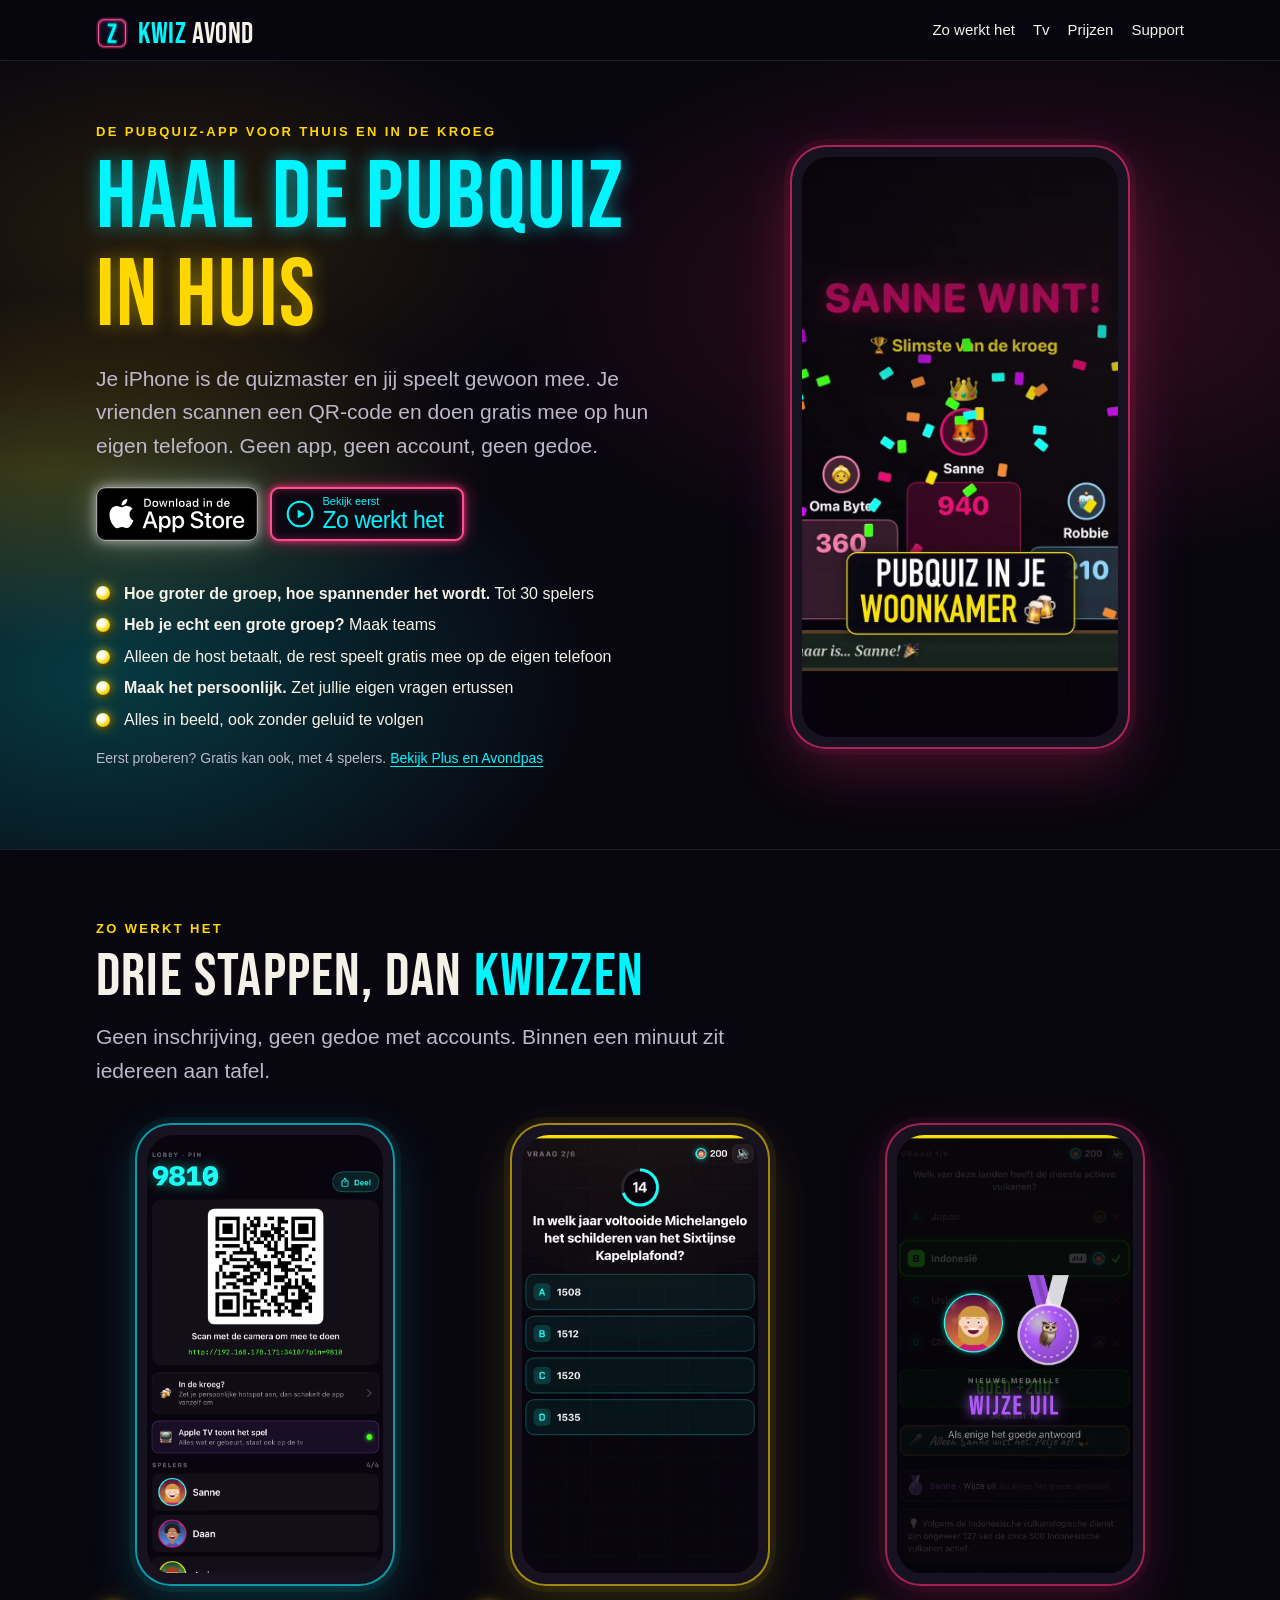
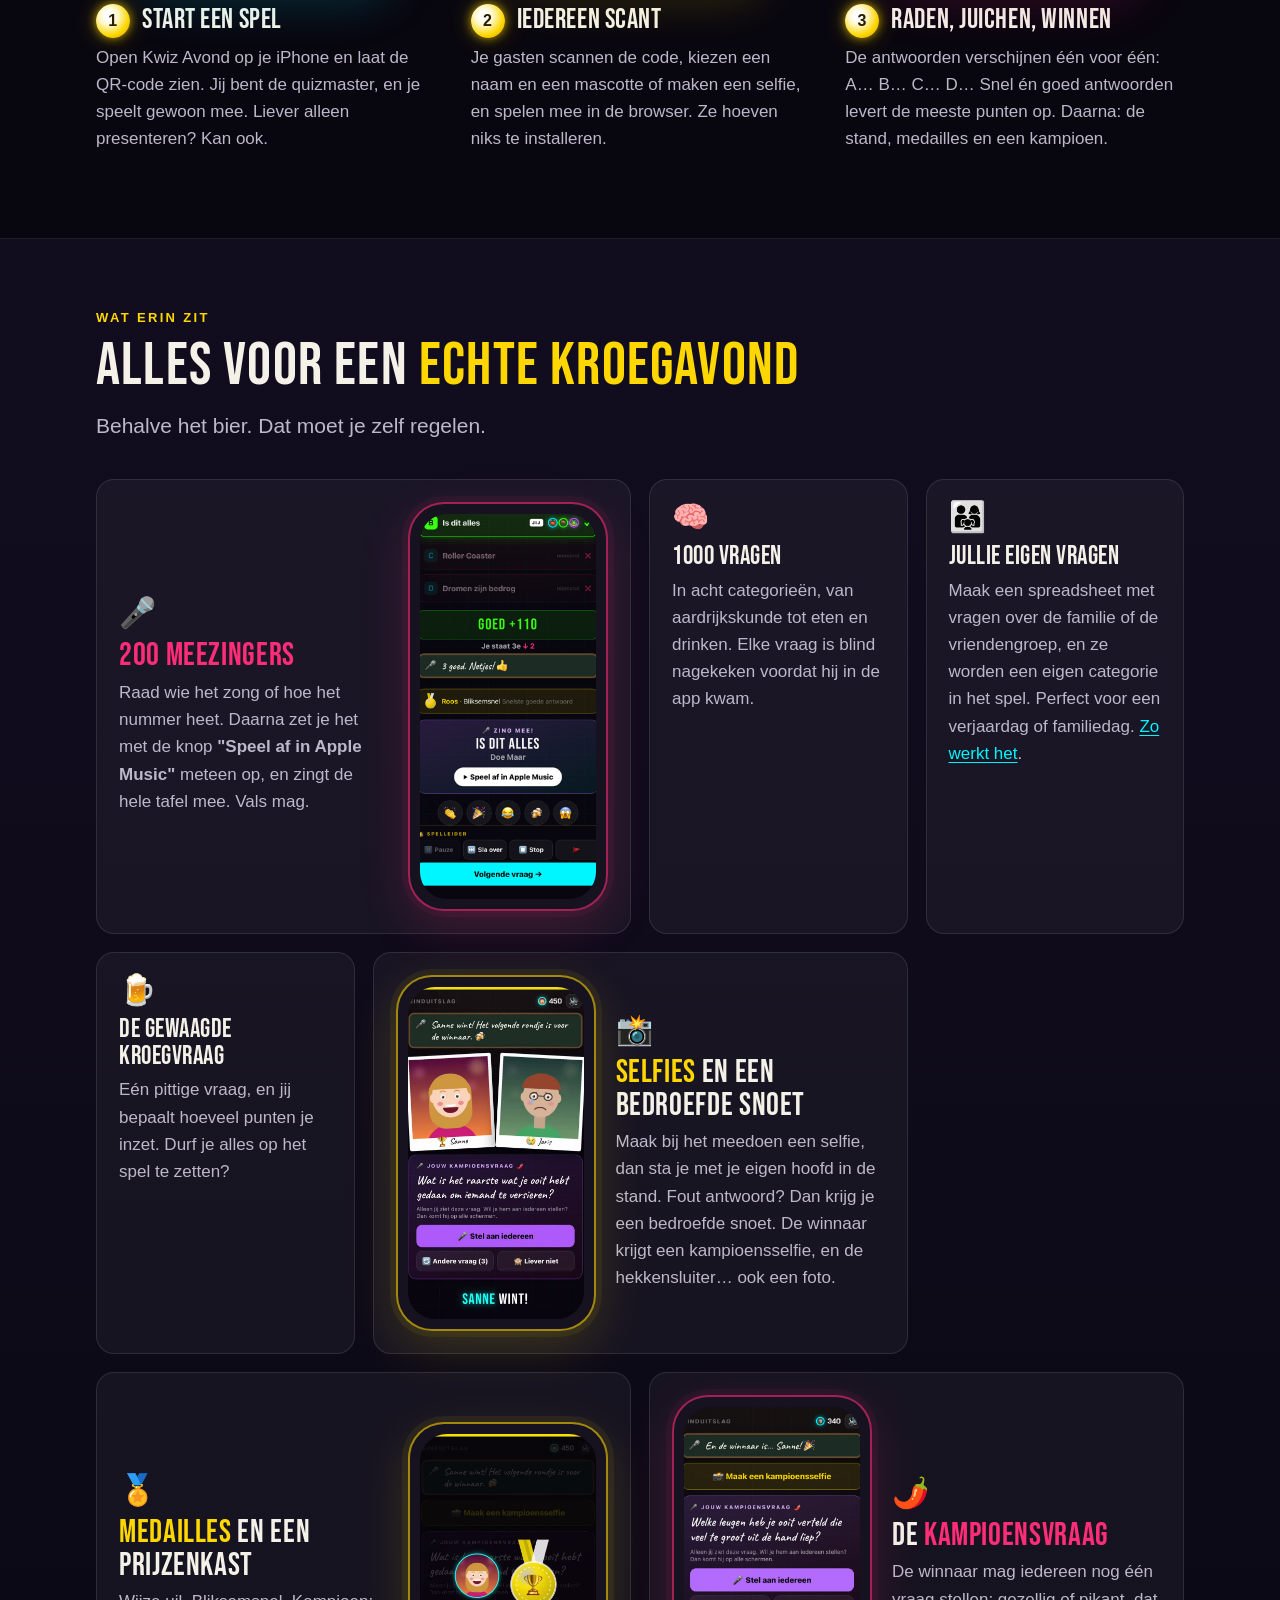
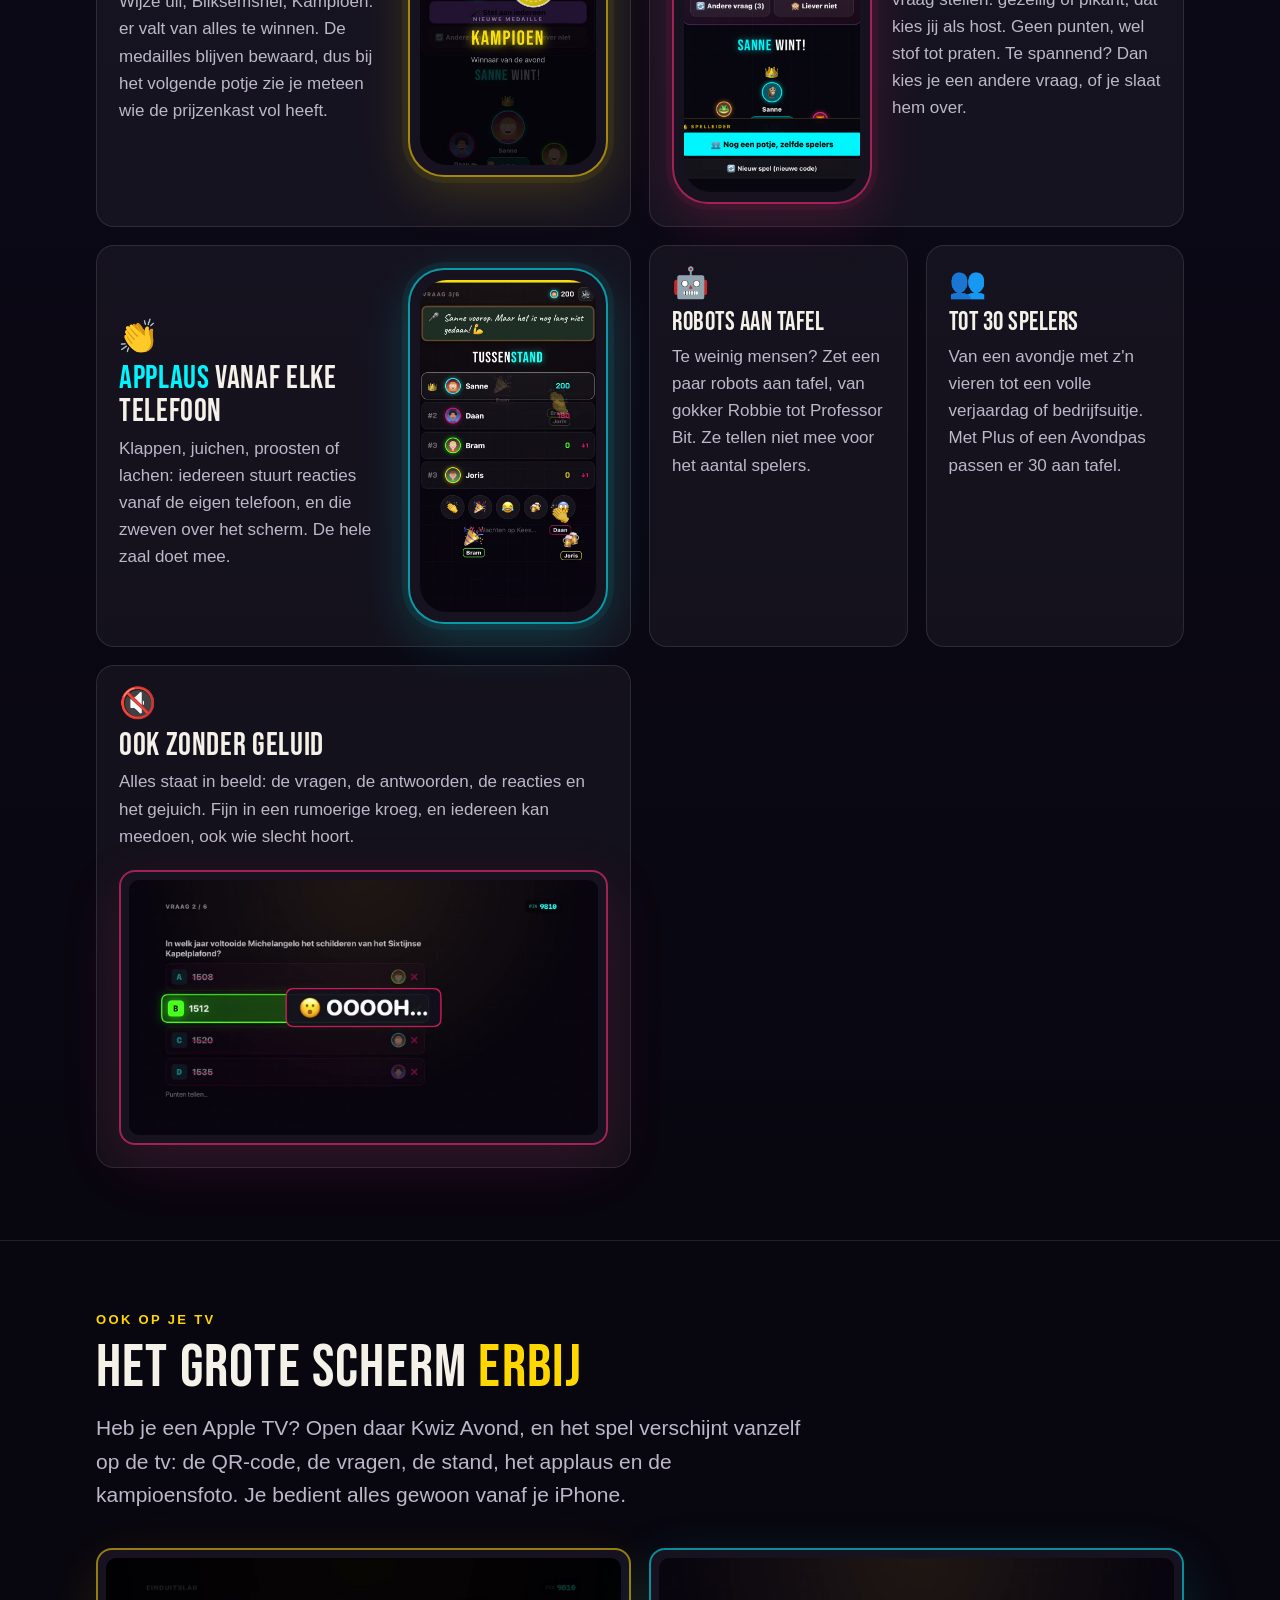
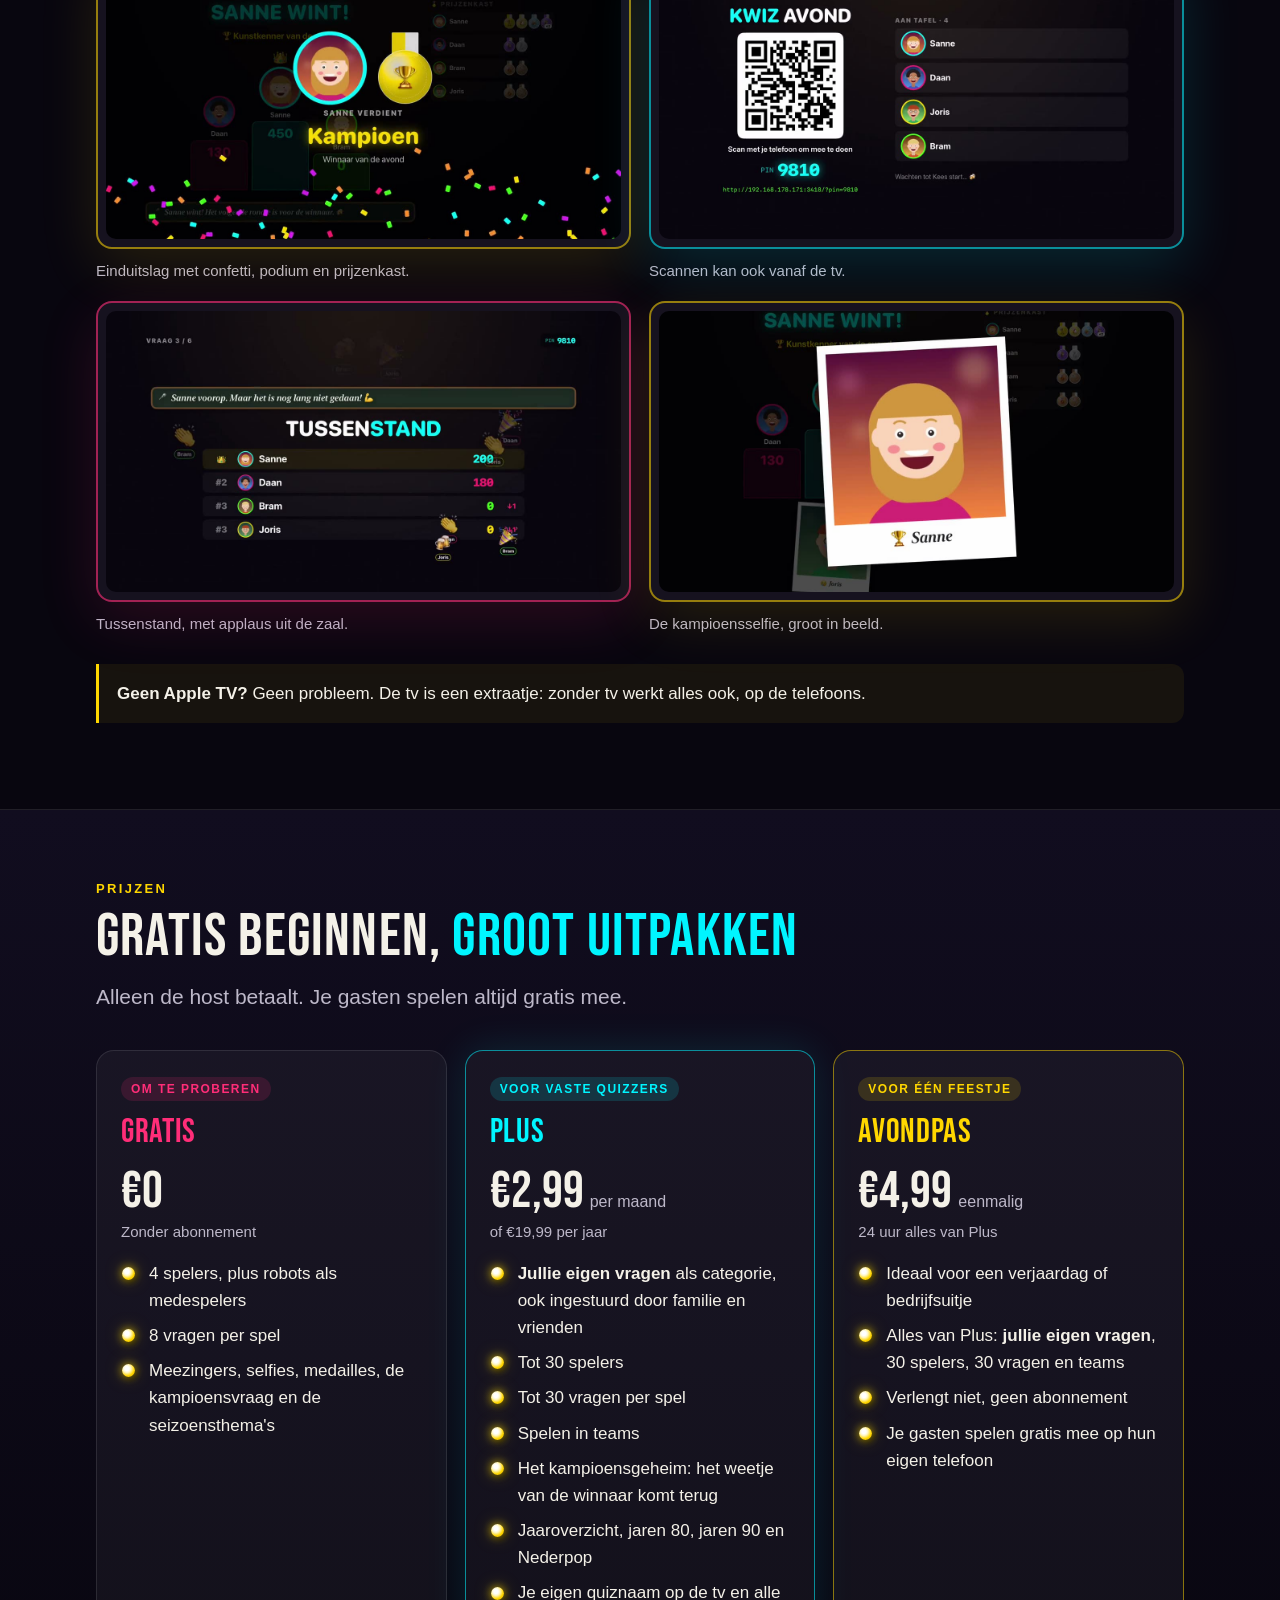
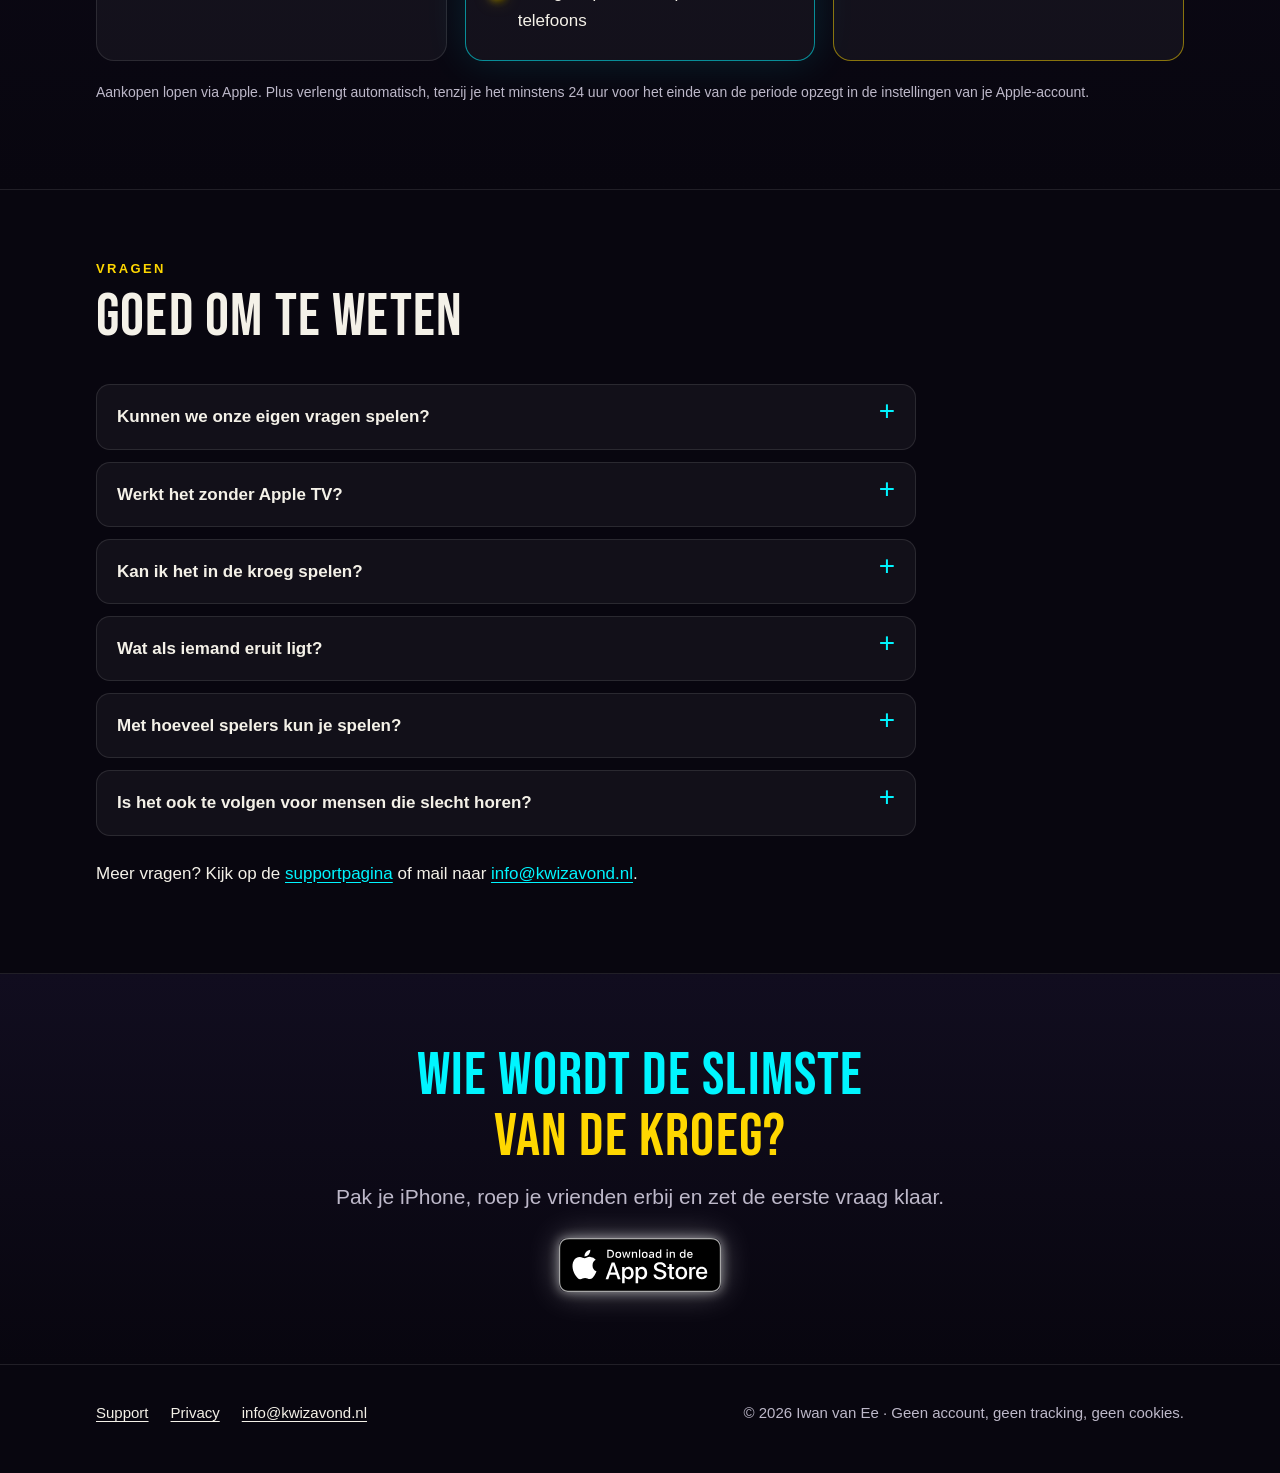
==== commit 87f04c33: "Site: nadruk op grote groepen, teams en eigen vragen" ====
--- a/index.html
+++ b/index.html
@@ -55,7 +55,7 @@
     <div class="hero-text">
       <p class="eyebrow">De pubquiz-app voor thuis en in de kroeg</p>
       <h1 id="hero-titel"><span class="c glow-c">Haal de pubquiz</span><span class="l2 glow-g">in huis</span></h1>
-      <p class="lead">Je iPhone is de quizmaster en jij speelt gewoon mee. Je vrienden scannen een QR-code en doen mee op hun eigen telefoon. Geen app, geen account, geen gedoe.</p>
+      <p class="lead">Je iPhone is de quizmaster en jij speelt gewoon mee. Je vrienden scannen een QR-code en doen gratis mee op hun eigen telefoon. Geen app, geen account, geen gedoe.</p>
       <div class="btn-row">
         <a class="store-badge" href="https://apps.apple.com/nl/app/kwiz-avond/id6762049883"><img src="media/app-store-badge-nl.svg" alt="Download in de App Store" width="162" height="54"></a>
         <a class="how-badge" href="#zo-werkt-het">
@@ -65,9 +65,12 @@
       </div>
     </div>
     <ul class="ticks">
-      <li>Gratis te spelen met 4 spelers</li>
-      <li>Gasten spelen in de browser, gratis</li>
+      <li><span><b>Hoe groter de groep, hoe spannender het wordt.</b> Tot 30 spelers</span></li>
+      <li><span><b>Heb je echt een grote groep?</b> Maak teams</span></li>
+      <li>Alleen de host betaalt, de rest speelt gratis mee op de eigen telefoon</li>
+      <li><span><b>Maak het persoonlijk.</b> Zet jullie eigen vragen ertussen</span></li>
       <li>Alles in beeld, ook zonder geluid te volgen</li>
+      <li class="more">Eerst proberen? Gratis kan ook, met 4 spelers. <a href="#prijzen">Bekijk Plus en Avondpas</a></li>
     </ul>
     <div class="phone hero-phone">
       <video autoplay muted loop playsinline preload="auto" poster="media/hero-reel.jpg" width="720" height="1280"
@@ -298,10 +301,10 @@
         <p class="amount">€2,99<small>per maand</small></p>
         <p class="alt">of €19,99 per jaar</p>
         <ul>
+          <li><b>Jullie eigen vragen</b> als categorie, ook ingestuurd door familie en vrienden</li>
           <li>Tot 30 spelers</li>
           <li>Tot 30 vragen per spel</li>
           <li>Spelen in teams</li>
-          <li>Jullie eigen vragen als categorie (vanaf 1.1)</li>
           <li>Het kampioensgeheim: het weetje van de winnaar komt terug</li>
           <li>Jaaroverzicht, jaren 80, jaren 90 en Nederpop</li>
           <li>Je eigen quiznaam op de tv en alle telefoons</li>
@@ -314,8 +317,9 @@
         <p class="alt">24 uur alles van Plus</p>
         <ul>
           <li>Ideaal voor een verjaardag of bedrijfsuitje</li>
-          <li>Alles van Plus: 30 spelers, 30 vragen, teams en eigen vragen</li>
+          <li>Alles van Plus: <b>jullie eigen vragen</b>, 30 spelers, 30 vragen en teams</li>
           <li>Verlengt niet, geen abonnement</li>
+          <li>Je gasten spelen gratis mee op hun eigen telefoon</li>
         </ul>
       </div>
     </div>
--- a/style.css
+++ b/style.css
@@ -93,6 +93,10 @@
 .hero .wrap{grid-template-areas:"text" "video" "ticks";gap:28px}
 .hero-text{grid-area:text}
 .hero .ticks{grid-area:ticks;margin:0}
+/* Gratis proberen: wel noemen, maar klein en zonder spotje */
+.hero ul.ticks li.more{display:block;margin-top:8px;color:var(--dim);font-size:14px}
+.hero ul.ticks li.more::before{content:none}
+.hero ul.ticks li.more a{color:var(--cyan)}
 .hero-phone{grid-area:video}
 @media (max-width:879px){
   .hero{padding-top:28px}
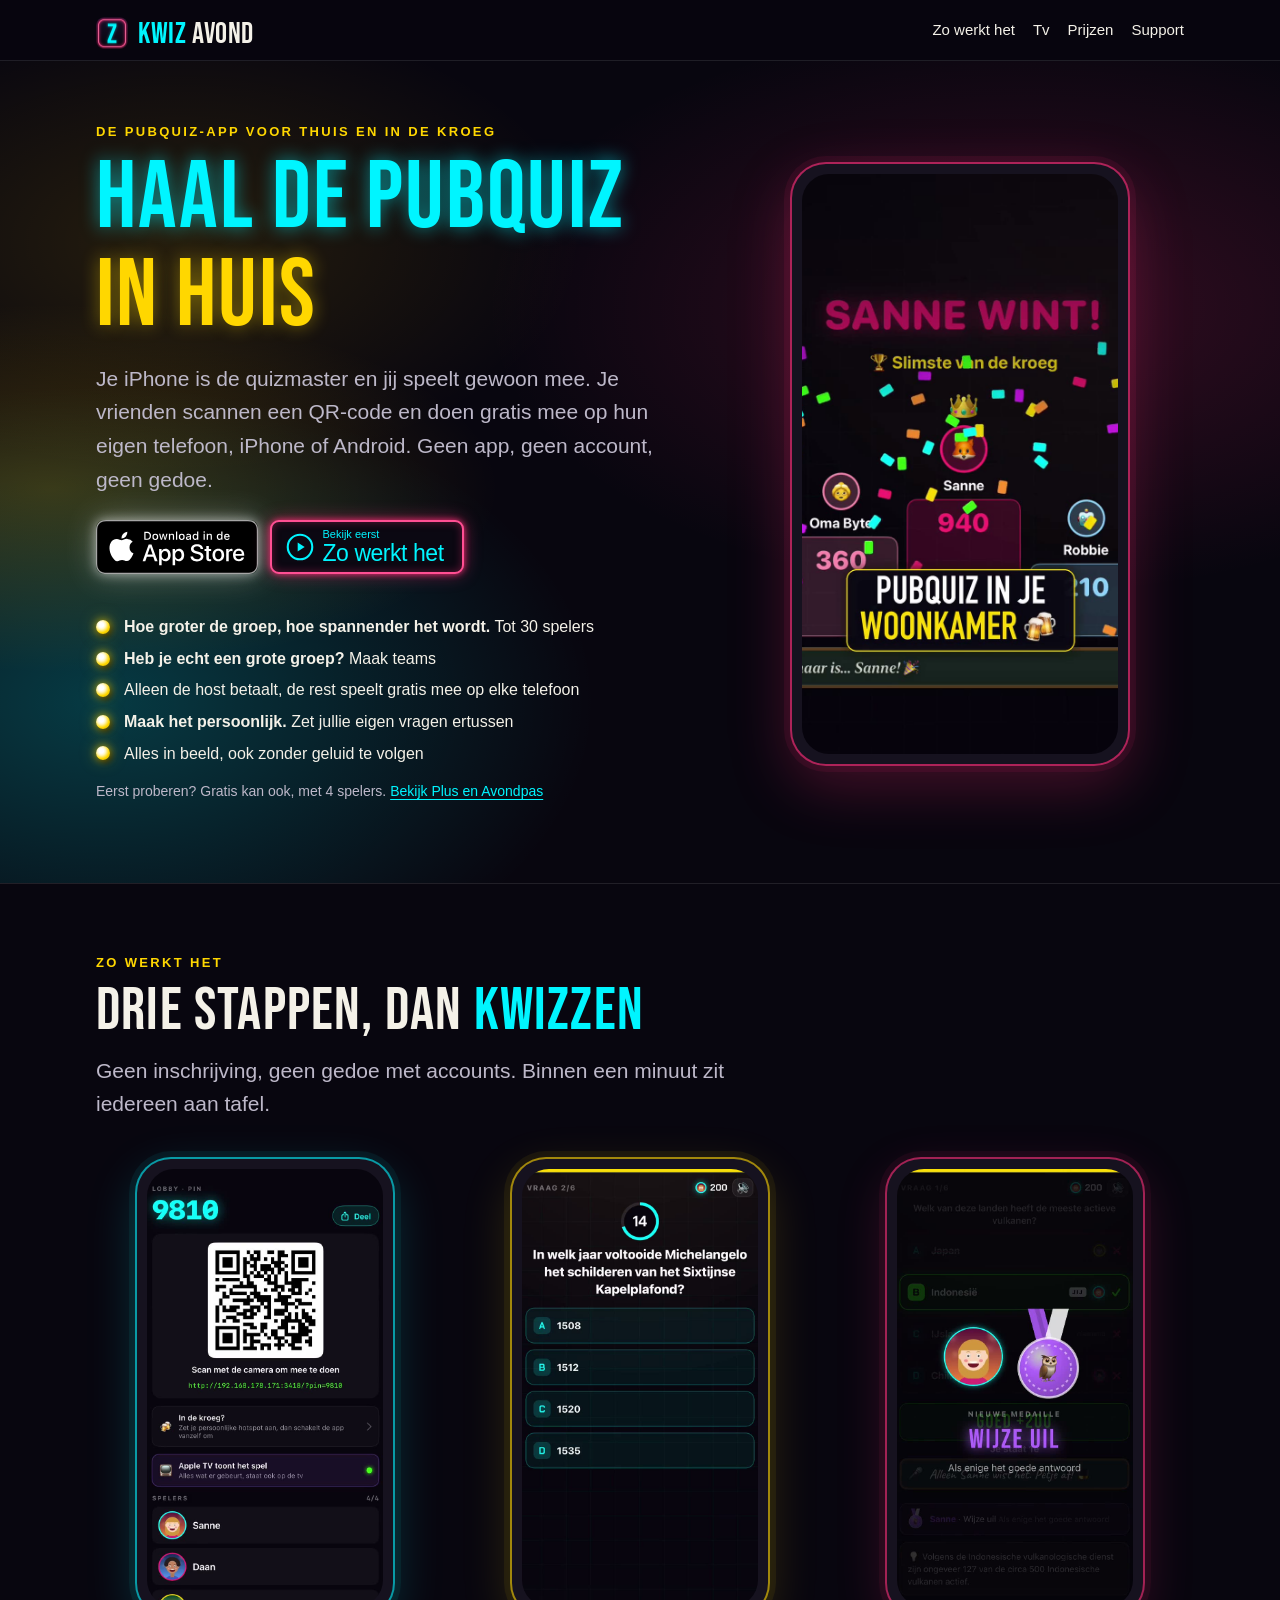
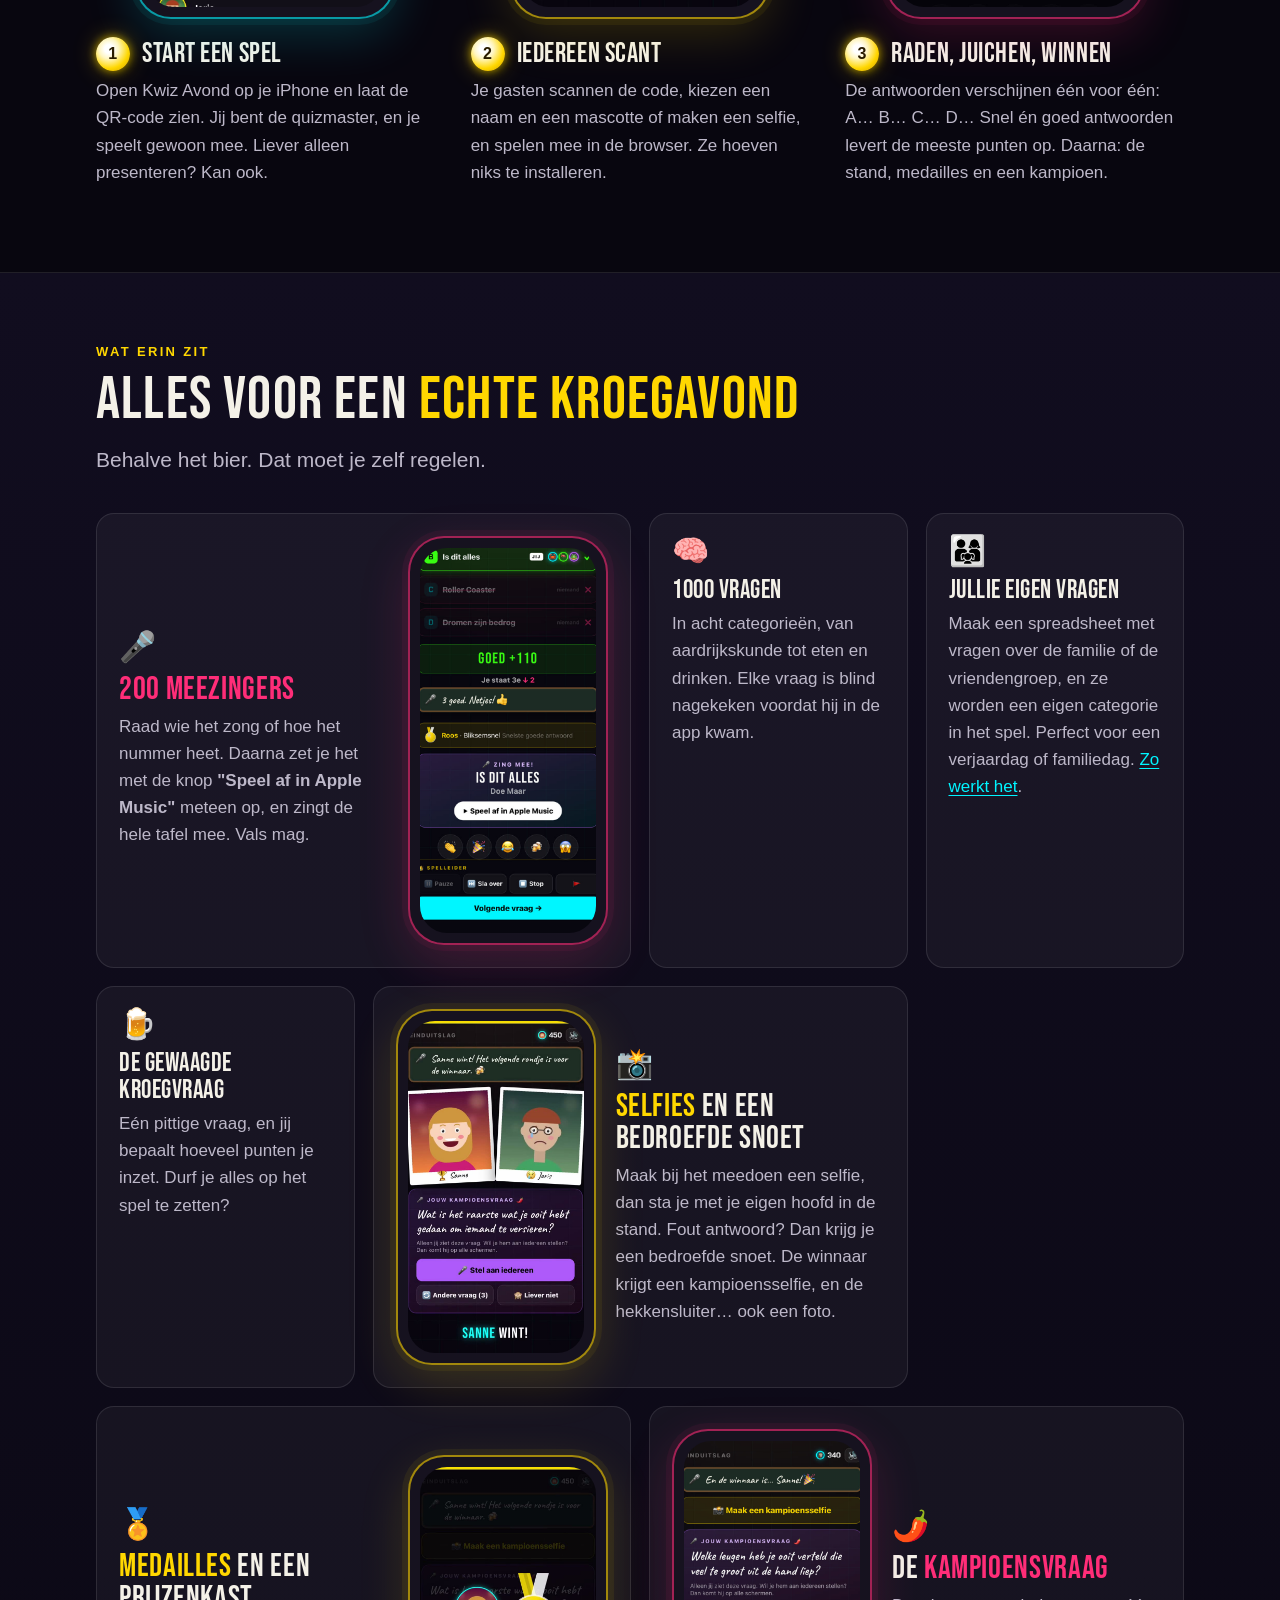
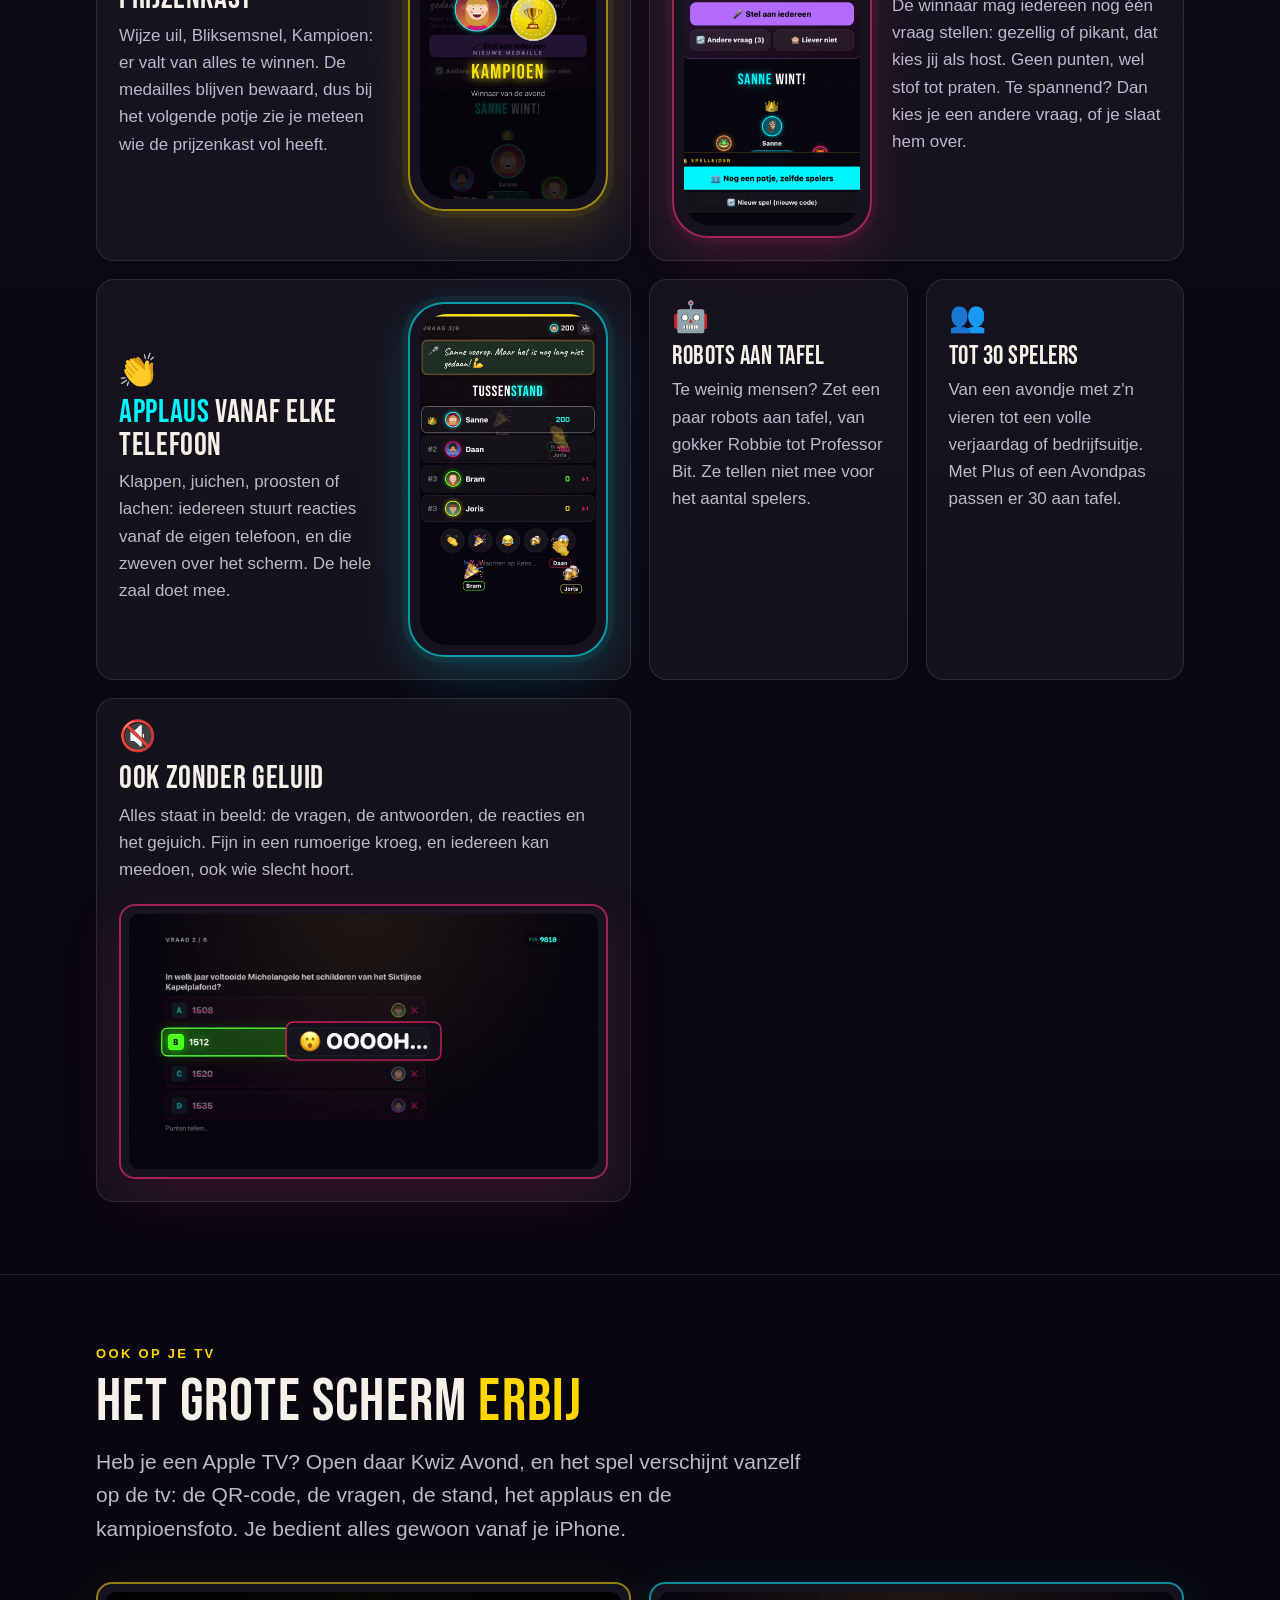
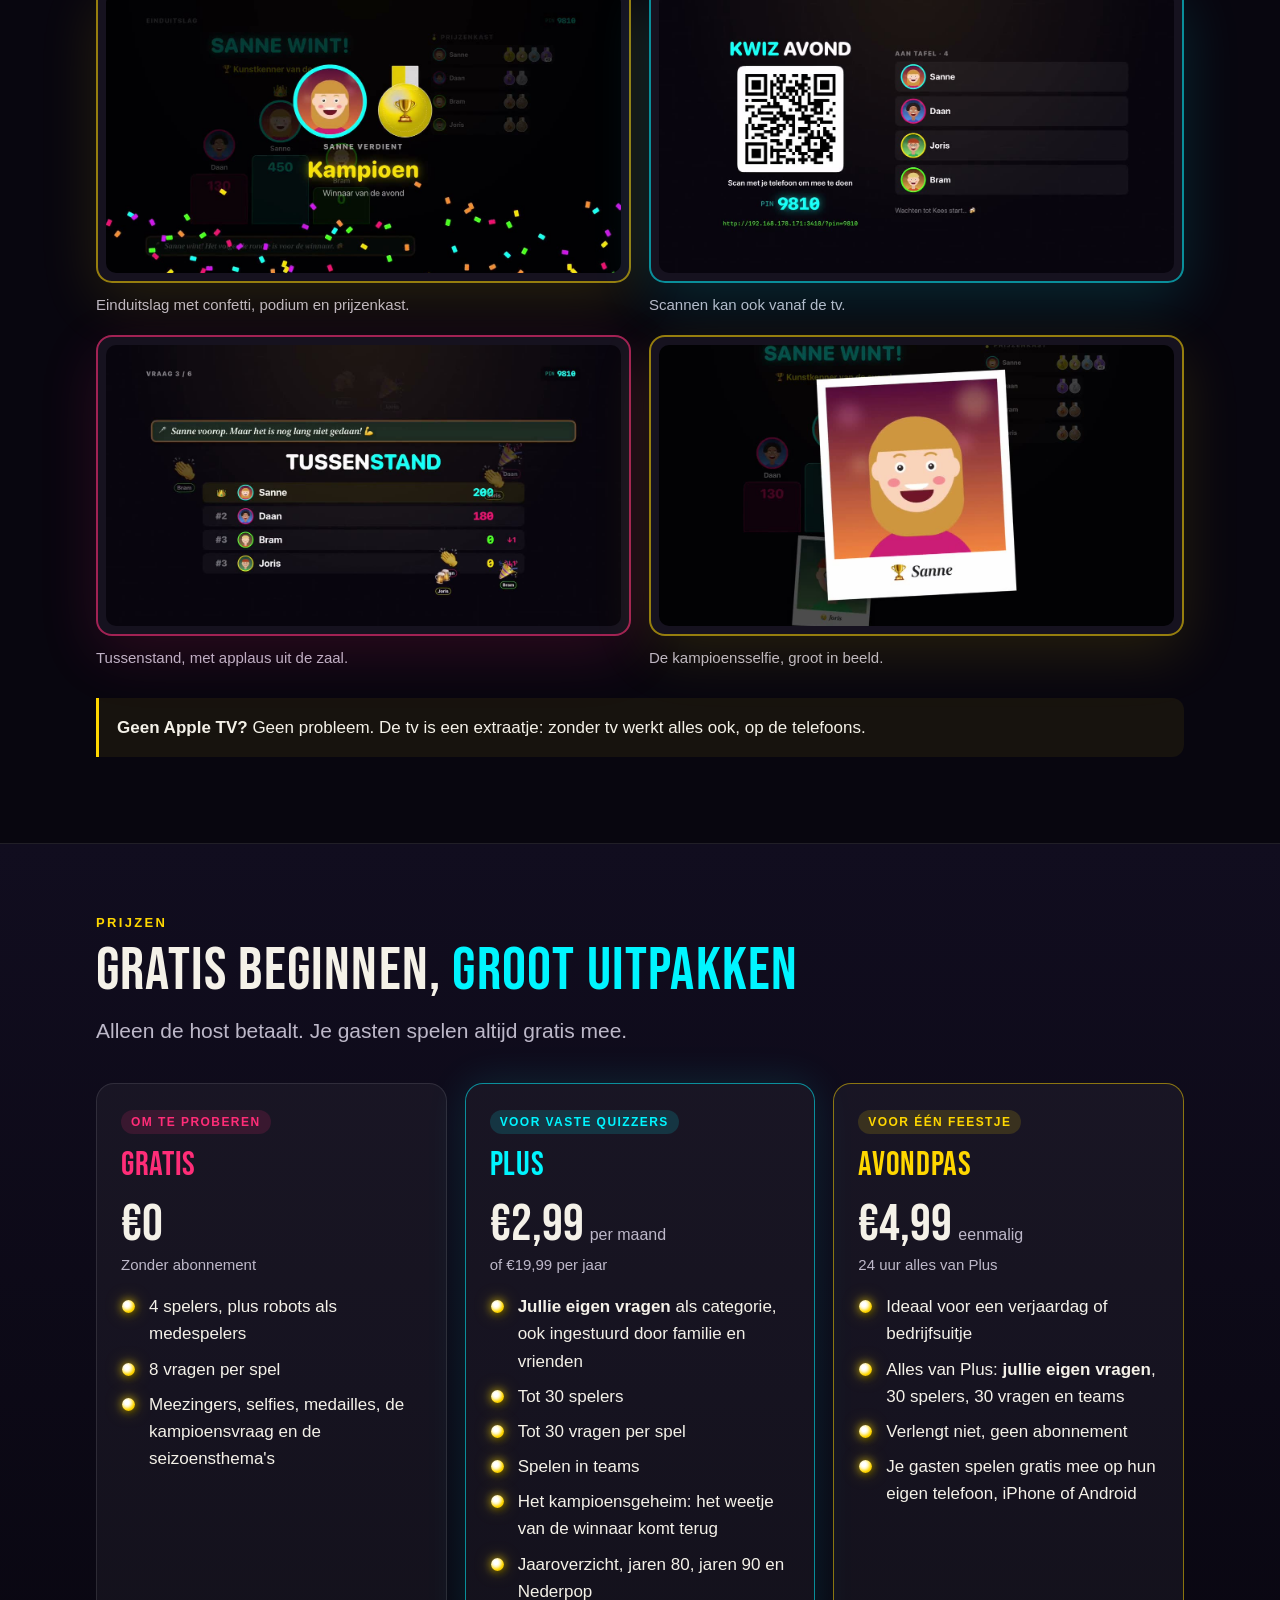
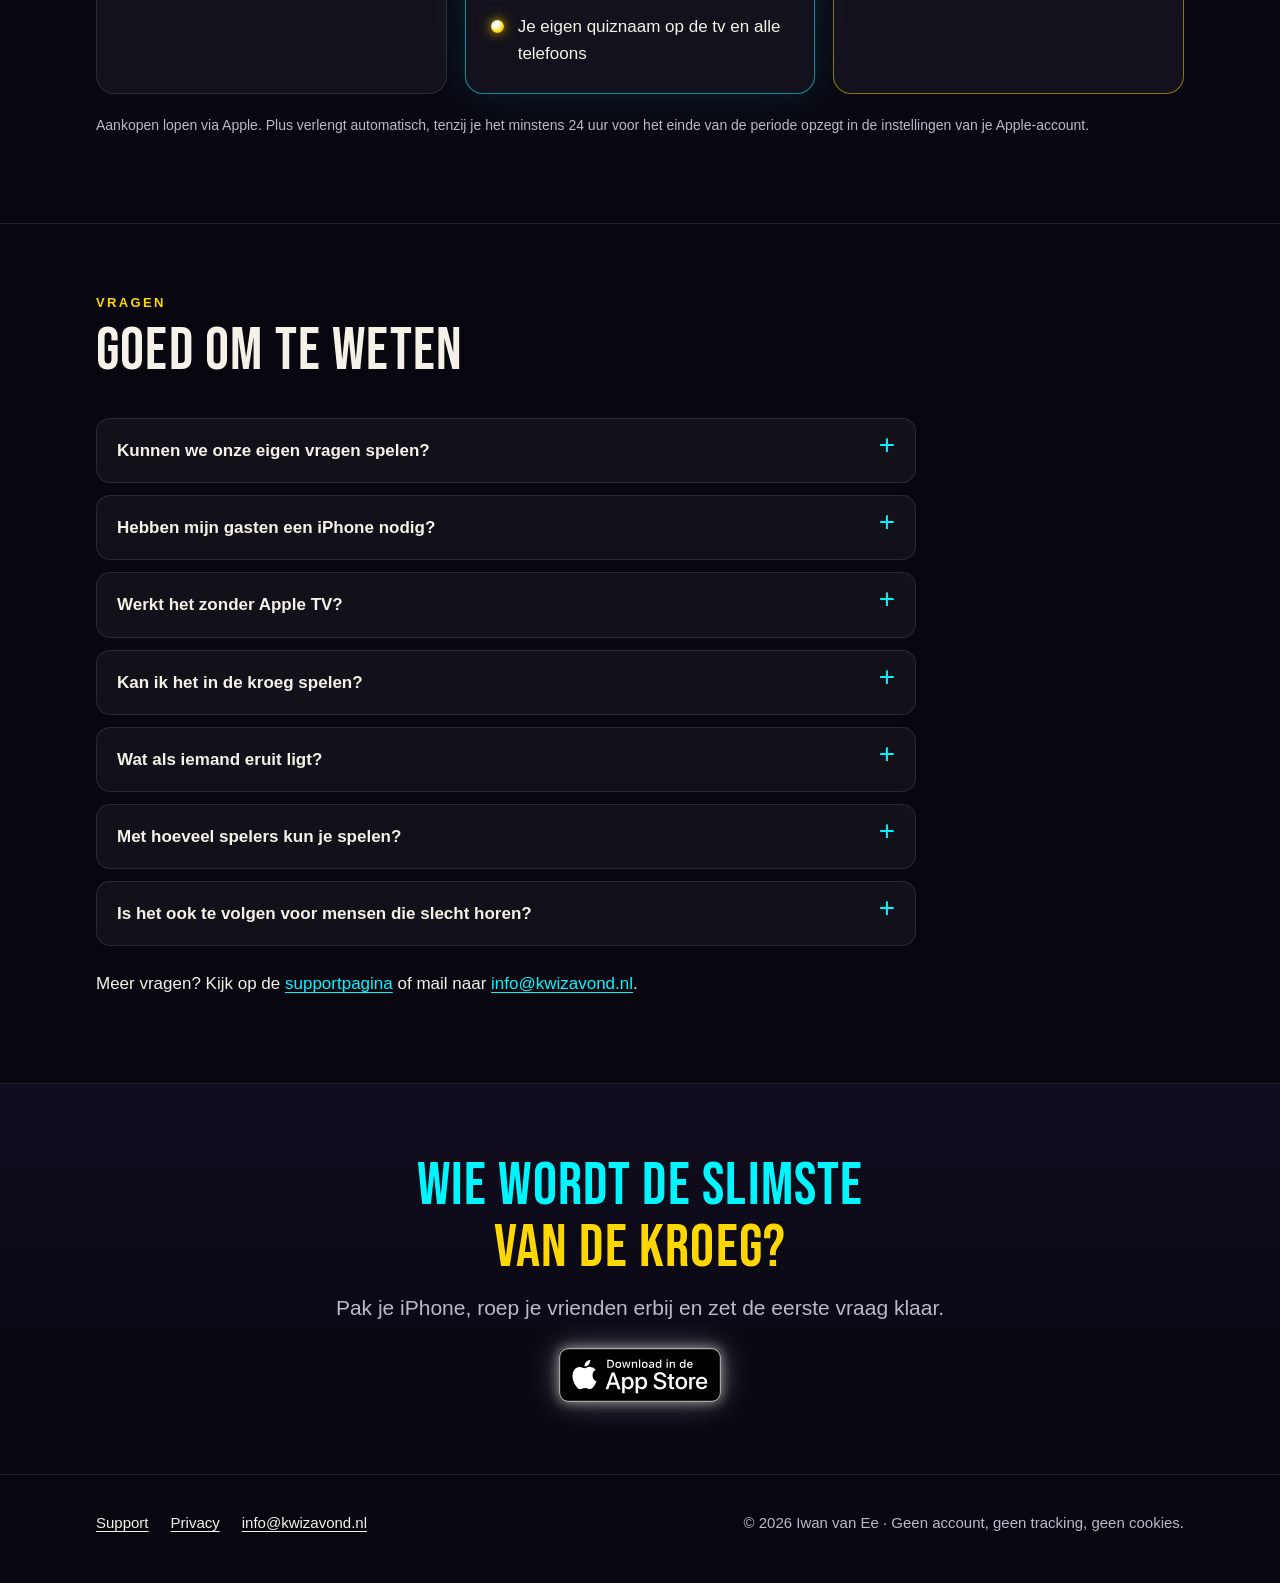
==== commit 75133b36: "Site: gasten spelen op elke telefoon, iPhone of Android" ====
--- a/index.html
+++ b/index.html
@@ -5,11 +5,11 @@
 <meta name="viewport" content="width=device-width,initial-scale=1">
 <title>Kwiz Avond · Haal de pubquiz in huis</title>
 <link rel="preload" href="fonts/font-bebas.woff2" as="font" type="font/woff2" crossorigin>
-<meta name="description" content="De pubquiz voor thuis en in de kroeg. Je iPhone is de quizmaster, je gasten spelen mee met hun eigen telefoon. Geen app, geen account. Met meezingers, selfies, medailles en de pikante kampioensvraag.">
+<meta name="description" content="De pubquiz voor thuis en in de kroeg. Je iPhone is de quizmaster, je gasten spelen mee met hun eigen telefoon, iPhone of Android. Geen app, geen account. Met meezingers, selfies, medailles en de pikante kampioensvraag.">
 <meta name="theme-color" content="#08060f">
 <link rel="canonical" href="https://kwizavond.nl/">
-<link rel="icon" type="image/png" href="favicon.png">
-<link rel="apple-touch-icon" href="apple-touch-icon.png">
+<link rel="icon" type="image/png" href="logo-z.png">
+<link rel="apple-touch-icon" href="apple-touch-icon-z.png">
 <meta name="apple-itunes-app" content="app-id=6762049883">
 <meta property="og:type" content="website">
 <meta property="og:locale" content="nl_NL">
@@ -37,7 +37,7 @@
 
 <header class="top">
   <div class="wrap">
-    <a class="logo" href="./" aria-label="Kwiz Avond, naar het begin"><img src="favicon.png" alt="" width="32" height="32"><span><b>KWIZ</b> AVOND</span></a>
+    <a class="logo" href="./" aria-label="Kwiz Avond, naar het begin"><img src="logo-z.png" alt="" width="32" height="32"><span><b>KWIZ</b> AVOND</span></a>
     <nav aria-label="Hoofdmenu">
       <a class="hide-s" href="#zo-werkt-het">Zo werkt het</a>
       <a class="hide-s" href="#tv">Tv</a>
@@ -55,7 +55,7 @@
     <div class="hero-text">
       <p class="eyebrow">De pubquiz-app voor thuis en in de kroeg</p>
       <h1 id="hero-titel"><span class="c glow-c">Haal de pubquiz</span><span class="l2 glow-g">in huis</span></h1>
-      <p class="lead">Je iPhone is de quizmaster en jij speelt gewoon mee. Je vrienden scannen een QR-code en doen gratis mee op hun eigen telefoon. Geen app, geen account, geen gedoe.</p>
+      <p class="lead">Je iPhone is de quizmaster en jij speelt gewoon mee. Je vrienden scannen een QR-code en doen gratis mee op hun eigen telefoon, iPhone of Android. Geen app, geen account, geen gedoe.</p>
       <div class="btn-row">
         <a class="store-badge" href="https://apps.apple.com/nl/app/kwiz-avond/id6762049883"><img src="media/app-store-badge-nl.svg" alt="Download in de App Store" width="162" height="54"></a>
         <a class="how-badge" href="#zo-werkt-het">
@@ -67,7 +67,7 @@
     <ul class="ticks">
       <li><span><b>Hoe groter de groep, hoe spannender het wordt.</b> Tot 30 spelers</span></li>
       <li><span><b>Heb je echt een grote groep?</b> Maak teams</span></li>
-      <li>Alleen de host betaalt, de rest speelt gratis mee op de eigen telefoon</li>
+      <li>Alleen de host betaalt, de rest speelt gratis mee op elke telefoon</li>
       <li><span><b>Maak het persoonlijk.</b> Zet jullie eigen vragen ertussen</span></li>
       <li>Alles in beeld, ook zonder geluid te volgen</li>
       <li class="more">Eerst proberen? Gratis kan ook, met 4 spelers. <a href="#prijzen">Bekijk Plus en Avondpas</a></li>
@@ -319,7 +319,7 @@
           <li>Ideaal voor een verjaardag of bedrijfsuitje</li>
           <li>Alles van Plus: <b>jullie eigen vragen</b>, 30 spelers, 30 vragen en teams</li>
           <li>Verlengt niet, geen abonnement</li>
-          <li>Je gasten spelen gratis mee op hun eigen telefoon</li>
+          <li>Je gasten spelen gratis mee op hun eigen telefoon, iPhone of Android</li>
         </ul>
       </div>
     </div>
@@ -352,6 +352,10 @@
     <p>Het goede antwoord staat altijd in kolom B; het spel schudt de antwoorden. Bewaar de tabel als CSV en kies hem in de app via <b>👨‍👩‍👧 Eigen vragen</b>. Jullie vragen worden een eigen categorie, met een naam die je zelf kiest. Of zet <b>Alleen eigen vragen</b> aan voor een familiedag. Begin met ons <a href="voorbeeld-eigen-vragen.csv" download>voorbeeldbestand</a>.</p></div>
       </details>
       <details>
+        <summary>Hebben mijn gasten een iPhone nodig?</summary>
+        <div><p>Nee. Alleen de host heeft een iPhone nodig. Je gasten spelen mee in de browser van hun eigen telefoon, iPhone of Android, zonder iets te installeren.</p></div>
+      </details>
+      <details>
         <summary>Werkt het zonder Apple TV?</summary>
         <div><p>Ja. De iPhone van de host en de telefoons van de spelers zijn genoeg. Een Apple TV is een leuk extraatje voor het grote scherm, maar niet nodig.</p></div>
       </details>
